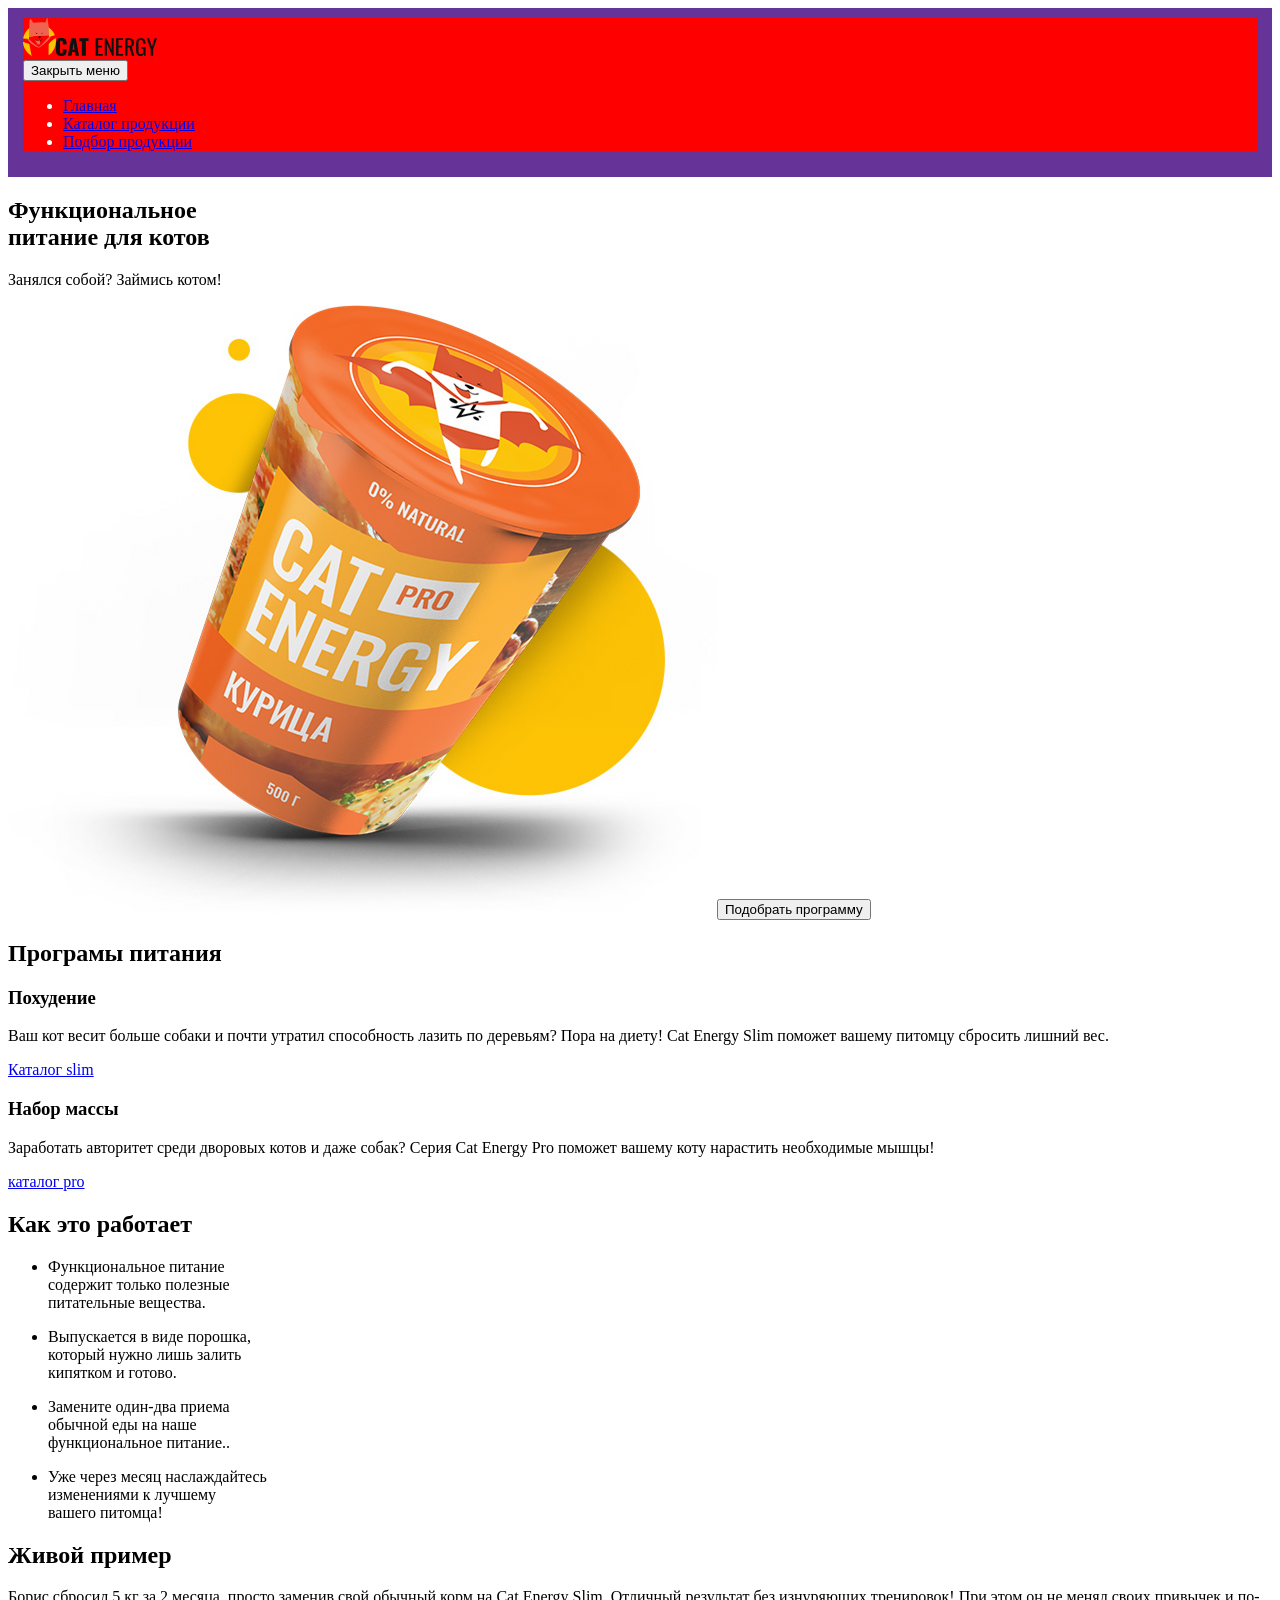
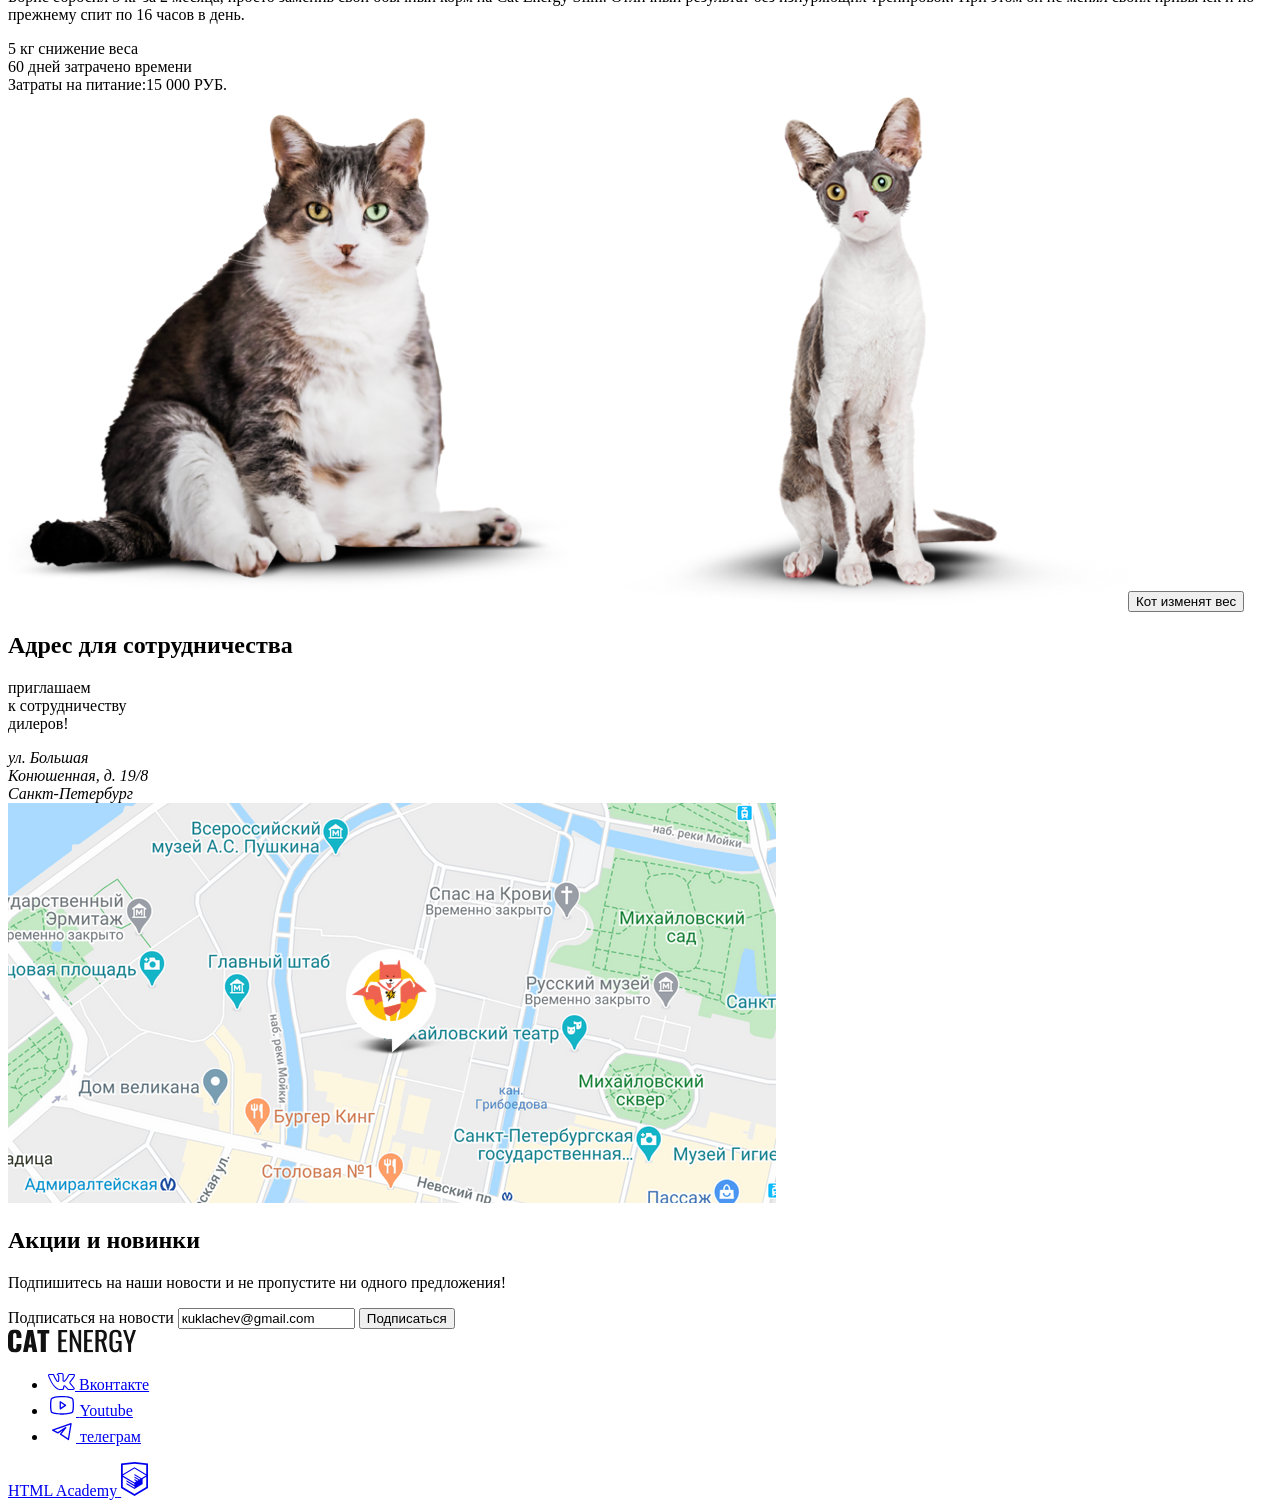
==== 2/index.html @ 2df4edb4 "Deploying to gh-pages from @ htmlacademy-adaptive/2410523-cat-energy-31@8b84c20b4e9eef59211f1da0543d" ====
<!DOCTYPE html><html class="page" lang="ru"><head><meta charset="UTF-8"><title>Cat Energy</title><meta name="viewport" content="width=device-width,initial-scale=1"><link rel="stylesheet" href="styles/styles.css"><link rel="icon" href="favicon.ico"><!-- 32×32 --><link rel="icon" href="favicons/icon.svg" type="image/svg+xml"><link rel="apple-touch-icon" href="favicons/apple.png"><!-- 180×180 --><link rel="icon" href="favicons/192.png"><!-- 192×192 --><link rel="icon" href="favicons/512.png"><!-- 512×512 --><link rel="manifest" href="manifest.webmanifest"><script src="scripts/index.js" defer="defer"></script></head><body class="page__body"><header class="header"><nav class="navigation wrapper"><a class="navigation__logo logo" href="index.html"><picture><source media="(min-width: 1440px)" width="60" height="50" type="image/svg+xml" srcset="images/logo/logo-desktop.svg"><source media="(min-width: 768px)" width="33" height="38" type="image/svg+xml" srcset="images/logo/logo-tablet.svg"><img class="logo__image" src="images/logo/logo-mobile.svg" width="33" height="38" alt="Логотип кота Energy"></picture><img class="logo__image-text" src="images/logo/logo-text.svg" width="101" height="18" alt="Логотип текст кот Energy"></a><div class="navigation__menu"><button class="navigation__menu-close" type="button"><span class="visually-hidden">Закрыть меню</span></button><ul class="navigation__menu-list <!--site-list>"><li class="site-list__item"><a class="site-list__link site-list__link--current" href="#">Главная</a></li><li class="site-list__item"><a class="site-list__link" href="#">Каталог продукции</a></li><li class="site-list__item"><a class="site-list__link" href="#">Подбор продукции</a></li></ul></div></nav></header><main class="main-wrapper"><section class="promo"><h1 class="promo__title">Функциональное<br>питание для котов</h1><p class="promo__description">Занялся собой? Займись котом!</p><picture><source media="(min-width: 1440px)" width="552" height="499" type="image/png" srcset="images/promo/promo-cat@1x.png, images/promo/promo-cat@2x.png 2x"><source media="(min-width: 768px)" width="709" height="609" type="image/png" srcset="images/promo/promo-cat-tablet@1x.png, images/promo/promo-cat-tablet@2x.png 2x"><img class="promo__image" src="images/promo/promo-cat-mobile@2x.png" width="280" height="270" srcset="images/promo/promo-cat-mobile@1x.png, images/promo/promo-cat-mobile@2x.png 2x" alt="Корм для котов с курицей"></picture><button class="promo__button button" type="button">Подобрать программу</button></section><section class="programs wrapper"><h2 class="visually-hidden">Програмы питания</h2><div class="programs__card programs__card--slim"><h3 class="programs__card-title title-h3">Похудение</h3><p class="programs__card-description">Ваш кот весит больше собаки и почти утратил способность лазить по деревьям? Пора на диету! Cat Energy Slim поможет вашему питомцу сбросить лишний вес.</p><a class="programs__card-link" href="catalog.html">Каталог slim</a></div><div class="programs__card programs__card--set"><h3 class="programs__card-title title-h3">Набор массы</h3><p class="programs__card-description">Заработать авторитет среди дворовых котов и даже собак? Серия Cat Energy Pro поможет вашему коту нарастить необходимые мышцы!</p><a class="programs__card-link" href="catalog.html">каталог pro</a></div></section><section class="working wrapper"><h2 class="working__title title-h2">Как это работает</h2><ul class="working__list"><li class="working__item working__item--useful"><p class="working__item-text">Функциональное питание<br>содержит только полезные<br>питательные вещества.</p></li><li class="working__item working__item--powder"><p class="working__item-text">Выпускается в виде порошка,<br>который нужно лишь залить<br>кипятком и готово.</p></li><li class="working__item working__item--functional"><p class="working__item-text">Замените один-два приема<br>обычной еды на наше<br>функциональное питание..</p></li><li class="working__item working__item--upgrade"><p class="working__item-text">Уже через месяц наслаждайтесь<br>изменениями к лучшему<br>вашего питомца!</p></li></ul></section><section class="example"><h2 class="example__tittle title-h2">Живой пример</h2><p class="example__description">Борис сбросил 5 кг за 2 месяца, просто заменив свой обычный корм на Cat Energy Slim. Отличный результат без изнуряющих тренировок! При этом он не менял своих привычек и по-прежнему спит по 16 часов в день.</p><div class="example__list"><div class="example__item"><span class="example__item-title">5 кг</span> <span class="example__item-text">снижение веса</span></div><div class="example__item"><span class="example__item-title">60 дней</span> <span class="example__item-text">затрачено времени</span></div></div><span class="example__cash">Затраты на питание:<span>15 000 РУБ.</span></span><div class="example__slider"><picture><source media="(min-width: 768px)" width="560" height="512" type="image/png" srcset="images/slider/slider-image-1-tablet@1x.png, images/slider/slider-image-1-tablet@2x.png 2x"><img class="example__slider-image example__slider-image--before" src="images/slider/slider-image-1-mobile@2x.png" srcset="images/slider/slider-image-1-mobile@1x.png, images/slider/slider-image-1-mobile@2x.png 2x" width="280" height="256" alt="Кот с лишнем весом"></picture><picture><source media="(min-width: 768px)" width="560" height="512" type="image/png" srcset="images/slider/slider-image-2-tablet@1x.png, images/slider/slider-image-2-tablet@2x.png 2x"><img class="example__slider-image example__slider-image--after" src="images/slider/slider-image-2-mobile@2x.png" srcset="images/slider/slider-image-2-mobile@1x.png, images/slider/slider-image-2-mobile@2x.png 2x" width="280" height="256" alt="Стройный кот"></picture><button class="example__button" type="button"><span class="visually-hidden">Кот изменят вес</span></button></div></section><section class="contacts"><h2 class="visually-hidden">Адрес для сотрудничества</h2><p class="contacts__description">приглашаем<br>к сотрудничеству<br>дилеров!</p><address class="contacts__text">ул. Большая<br>Конюшенная, д. 19/8<br><span>Санкт-Петербург</span></address><picture><source media="(min-width: 1440px)" width="1440" height="400" type="image/png" srcset="images/map/map-desktop@1x.png, images/map/map-desktop@2x.png 2x,"><source media="(min-width: 768px)" width="768" height="400" type="image/png" srcset="images/map/map-tablet@1x.png, images/map/map-tablet@2x.png 2x"><img class="contacts__map-image" src="images/map/map-mobile@2x.png" srcset="images/map/map-mobile@1x.png, images/map/map-mobile@2x.png 2x" width="320" height="362" alt="метка на карте для сотрудничества"></picture></section><section class="subscribe"><h2 class="subscribe__title title-h2 title-h2--width-border">Акции и новинки</h2><p class="subscribe__description">Подпишитесь на наши новости и не пропустите ни одного предложения!</p><form class="subscribe__form form" action="https://echo.htmlacademy.ru" method="post"><label class="visually-hidden" for="email">Подписаться на новости</label> <input class="form__email" type="email" name="email" value="кuklachev@gmail.com" id="email" required> <button class="form__button button button--primery" type="submit">Подписаться</button></form></section></main><footer class="footer"><div class="footer__wrapper wrapper"><a class="footer__logo" href="index.html"><img class="footer__logo-img" src="images/logo/logo-text.svg" width="128" height="24" alt="Логотип текст кот Energy"></a><ul class="socials"><li class="socials__item"><a class="socials__link" href="#" target="_blank" rel="noreferrer noopener"><svg xmlns="http://www.w3.org/2000/svg" width="27" height="17" fill="none" viewBox="0 0 27 17"><path fill="currentColor" d="M0 2.339C0 1.484.515 1.023 1.545.956l3.97.025a.52.52 0 0 1 .533.377c.409 1.257.866 2.343 1.372 3.257.506.913 1.168 1.965 1.985 3.156.071.15.187.226.346.226.125 0 .222-.059.293-.176l.08-.277.027-4.35c0-.302-.075-.503-.226-.604-.151-.1-.431-.176-.84-.226-.32-.05-.48-.235-.48-.553 0-.067.01-.118.027-.151C9.005.57 10.072.025 11.83.025L13.322 0c.675 0 1.234.16 1.678.478.444.318.666.821.666 1.509v5.708c.125.084.24.126.347.126.266 0 .497-.15.692-.453 1.954-2.582 3.011-4.308 3.17-5.18 0-.017.019-.059.054-.126.125-.251.329-.47.613-.654.284-.184.533-.31.746-.377a.554.554 0 0 1 .24-.05h4.13l.266.025c.355 0 .63.16.826.478.07.1.12.21.146.327.027.117.045.234.054.352.009.117.013.184.013.2v.177c-.124.687-.44 1.42-.946 2.2-.506.78-1.15 1.622-1.931 2.528-.782.905-1.27 1.5-1.466 1.785-.16.201-.24.386-.24.554 0 .134.071.285.213.452l3.89 4.627c.213.269.32.562.32.88 0 .386-.16.705-.48.956-.32.252-.701.394-1.145.428l-.453.025h-4.05a.855.855 0 0 0-.106.012.862.862 0 0 1-.107.013c-.39 0-.755-.16-1.092-.478-.125-.134-.96-1.123-2.505-2.967a1.387 1.387 0 0 0-.373-.327c-.07.268-.164.654-.28 1.157-.115.503-.2.863-.253 1.081l-.08.428c-.177.586-.55.938-1.119 1.056l-.373.025h-2.61c-1.475 0-2.945-.637-4.41-1.911-1.466-1.275-2.784-2.922-3.957-4.942C2.238 8.102 1.146 5.75.133 3.068A1.916 1.916 0 0 1 0 2.338Zm16.013 6.513c-.373 0-.71-.096-1.013-.29-.302-.192-.453-.456-.453-.791V1.987c0-.336-.089-.575-.266-.717-.178-.143-.489-.214-.933-.214l-1.518.05c-.764 0-1.341.126-1.732.378.781.352 1.172.922 1.172 1.71V7.62a1.5 1.5 0 0 1-.533 1.043 1.59 1.59 0 0 1-1.066.415c-.532 0-.94-.243-1.225-.729C7.06 6.371 6.03 4.493 5.356 2.716l-.24-.654-3.544-.025c-.231 0-.36.013-.386.038-.027.025-.04.096-.04.213 0 .151.017.31.053.478l.56 1.409c1.491 3.638 3.112 6.505 4.862 8.6 1.75 2.096 3.468 3.144 5.155 3.144h2.665c.106 0 .186-.03.24-.088.053-.06.097-.172.133-.34l.053-.251.506-2.213c.142-.302.267-.503.373-.604a.975.975 0 0 1 .693-.277c.426 0 .861.243 1.305.73l2.265 2.716c.142.218.293.327.453.327h4.396c.533 0 .8-.126.8-.378a.466.466 0 0 0-.08-.251l-3.864-4.552c-.302-.352-.453-.73-.453-1.131 0-.403.142-.788.427-1.157.23-.336.679-.893 1.345-1.673a37.63 37.63 0 0 0 1.745-2.188c.498-.679.826-1.295.986-1.848l.08-.327a.371.371 0 0 1-.027-.163.574.574 0 0 0-.026-.189h-4.183c-.267.1-.48.252-.64.453l-.16.478c-.444 1.156-1.607 2.942-3.49 5.356a1.892 1.892 0 0 1-1.305.503Z"/></svg> <span class="visually-hidden">Вконтакте</span></a></li><li class="socials__item"><a class="socials__link" href="#" target="_blank" rel="noreferrer noopener"><svg xmlns="http://www.w3.org/2000/svg" width="28" height="22" fill="none" viewBox="0 0 28 22"><path fill="currentColor" d="m17.85 10.793-5.236-3.491a.655.655 0 0 0-1.014.545v6.982a.654.654 0 0 0 1.014.546l5.237-3.491a.655.655 0 0 0 0-1.091Zm-4.94 2.814V9.07l3.403 2.27-3.404 2.268Zm12.48-8.563a2.4 2.4 0 0 0-1.452-1.637C20.218 1.978 14.251 2 14 2c-.25 0-6.218-.022-9.938 1.407A2.4 2.4 0 0 0 2.61 5.044C2.327 6.113 2 8.076 2 11.338c0 3.262.327 5.226.61 6.295a2.4 2.4 0 0 0 1.452 1.636c3.72 1.43 9.687 1.407 9.938 1.407h.076c.753 0 6.317-.043 9.862-1.407a2.4 2.4 0 0 0 1.451-1.636c.284-1.07.611-3.033.611-6.295s-.327-5.225-.61-6.294Zm-1.266 12.261a1.09 1.09 0 0 1-.655.742c-3.49 1.342-9.404 1.32-9.469 1.32-.066 0-5.978.022-9.47-1.32a1.09 1.09 0 0 1-.654-.742c-.261-1.003-.567-2.847-.567-5.967 0-3.12.306-4.963.567-5.967a1.09 1.09 0 0 1 .655-.742C8.02 3.287 13.935 3.31 14 3.31c.066 0 5.978-.022 9.47 1.32a1.092 1.092 0 0 1 .654.742c.262 1.004.567 2.847.567 5.967 0 3.12-.305 4.964-.567 5.967Z"/></svg> <span class="visually-hidden">Youtube</span></a></li><li class="socials__item"><a class="socials__link" href="#" target="_blank" rel="noreferrer noopener"><svg xmlns="http://www.w3.org/2000/svg" width="28" height="22" fill="none" viewBox="0 0 28 22"><path fill="currentColor" fill-rule="evenodd" d="M23.46 3.153c.18.15.265.382.227.611l-2.626 15.757a.657.657 0 0 1-1.012.439l-7.878-5.253a.657.657 0 0 1-.149-.956l2.611-3.263-4.36 2.906a.657.657 0 0 1-.658.041L4.363 10.81a.657.657 0 0 1 .073-1.205l18.383-6.566a.657.657 0 0 1 .642.115Zm-17.134 7.17 3.536 1.768 7.561-5.041a.656.656 0 0 1 .877.956l-4.805 6.006 6.438 4.292L22.208 4.65 6.326 10.323Z" clip-rule="evenodd"/></svg> <span class="visually-hidden">телеграм</span></a></li></ul><a class="footer__developer" href="https://htmlacademy.ru/intensive/adaptive"><span class="footer__developer-text">HTML Academy</span> <svg class="footer__developer-icon" xmlns="http://www.w3.org/2000/svg" width="27" height="34" fill="none" viewBox="0 0 27 34"><path fill="currentColor" d="M13.643.016 13.5 0 0 1.407v24.606L13.5 34 27 26.013V1.407L13.643.016Zm11.591 25L13.5 31.956 1.766 25.015V14.93l11.685 6.916.02 1.253-8.017-4.743-.011 1.225 8.046 4.809.02 1.286-8.045-4.758-.01 1.226L13.5 26.95l8.124-4.833V16.91l3.62-2.15-.01 10.256Zm0-11.564-3.22 1.88-1.482.875-7.065-4.187-.011 1.225 6.04 3.573-.053.031-.13.076-.86.492-4.986-2.948-.011 1.225 3.936 2.328-.933.61-.021.012-2.971-1.742-.011 1.225 1.947 1.135-1.988 1.186-11.618-6.872 11.638-6.958 11.8 6.834Zm0-1.225L13.44 5.31 1.766 12.22V2.99L13.5 1.764 25.234 2.99v9.237Z"/></svg></a></div></footer></body></html>
---- 2/styles/styles.css ----
.header{color:#fff;background-color:#639;padding:10px 15px}.navigation{background-color:red}
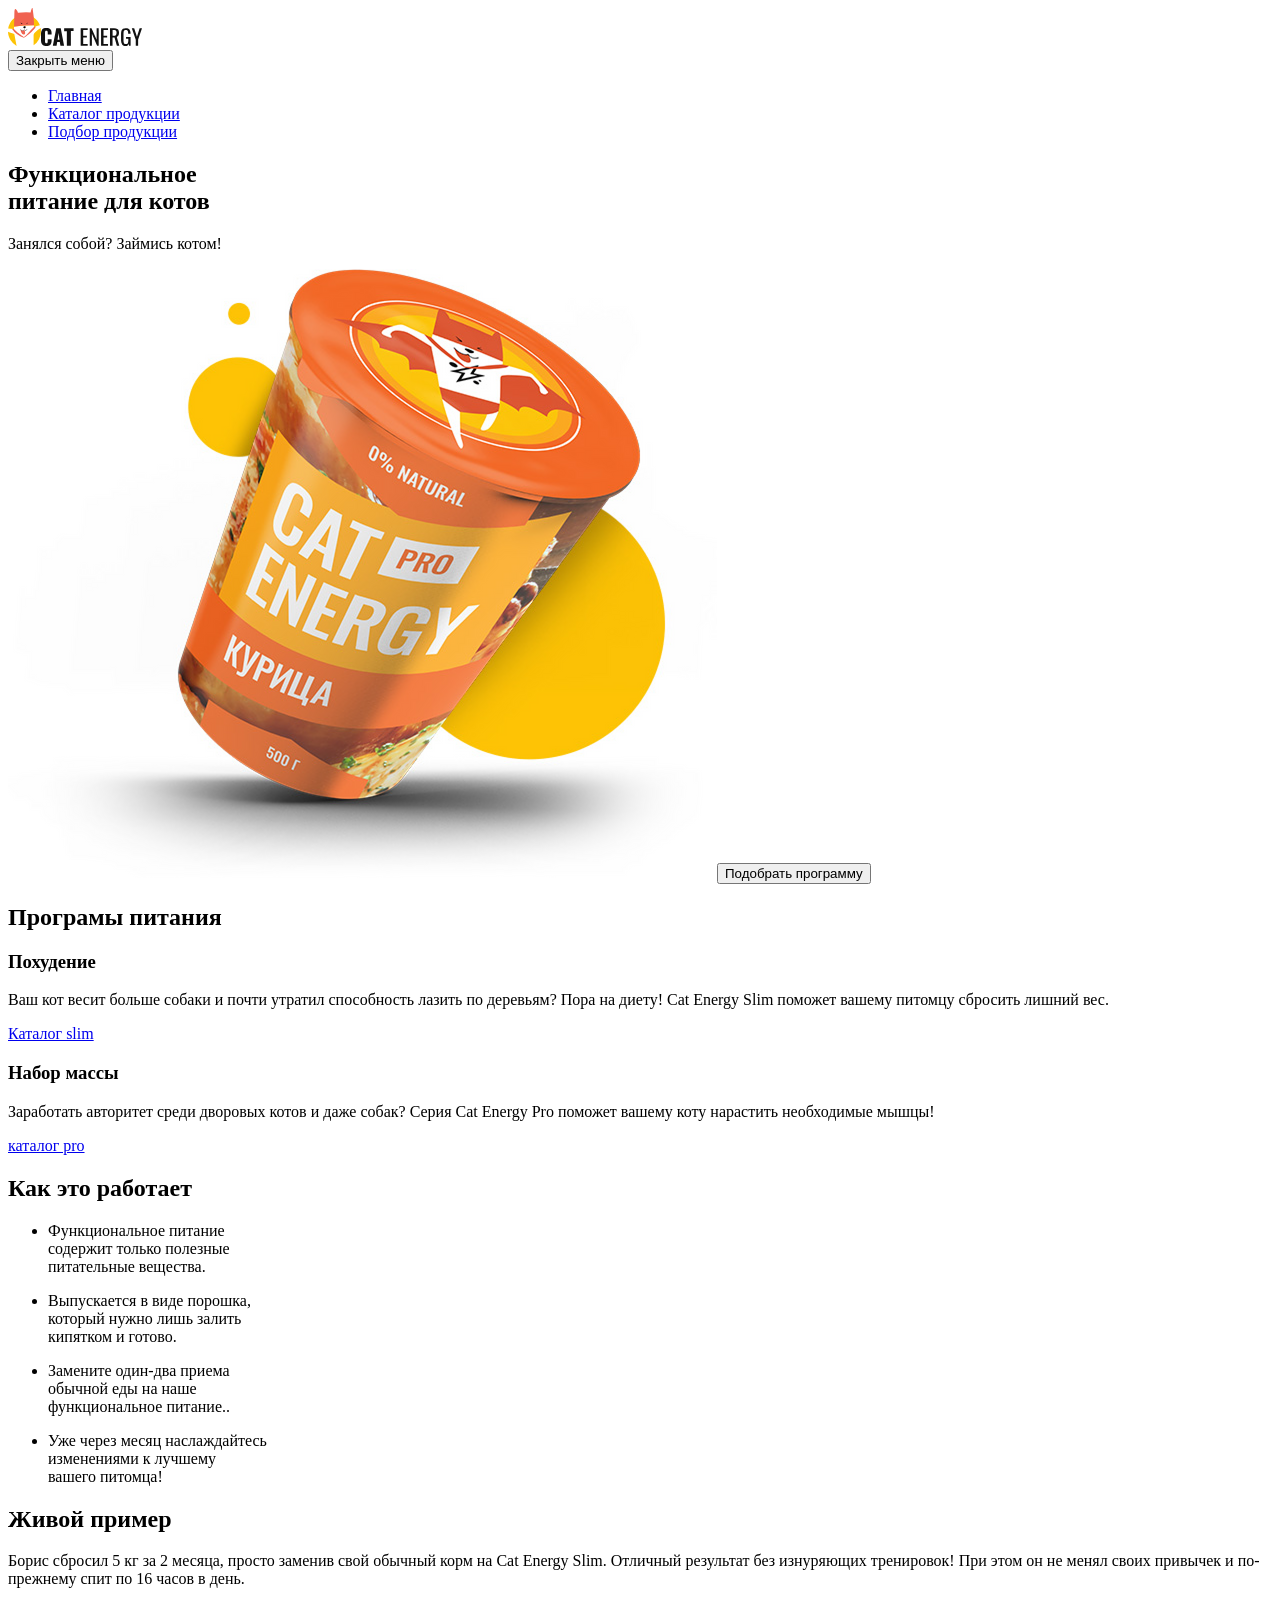
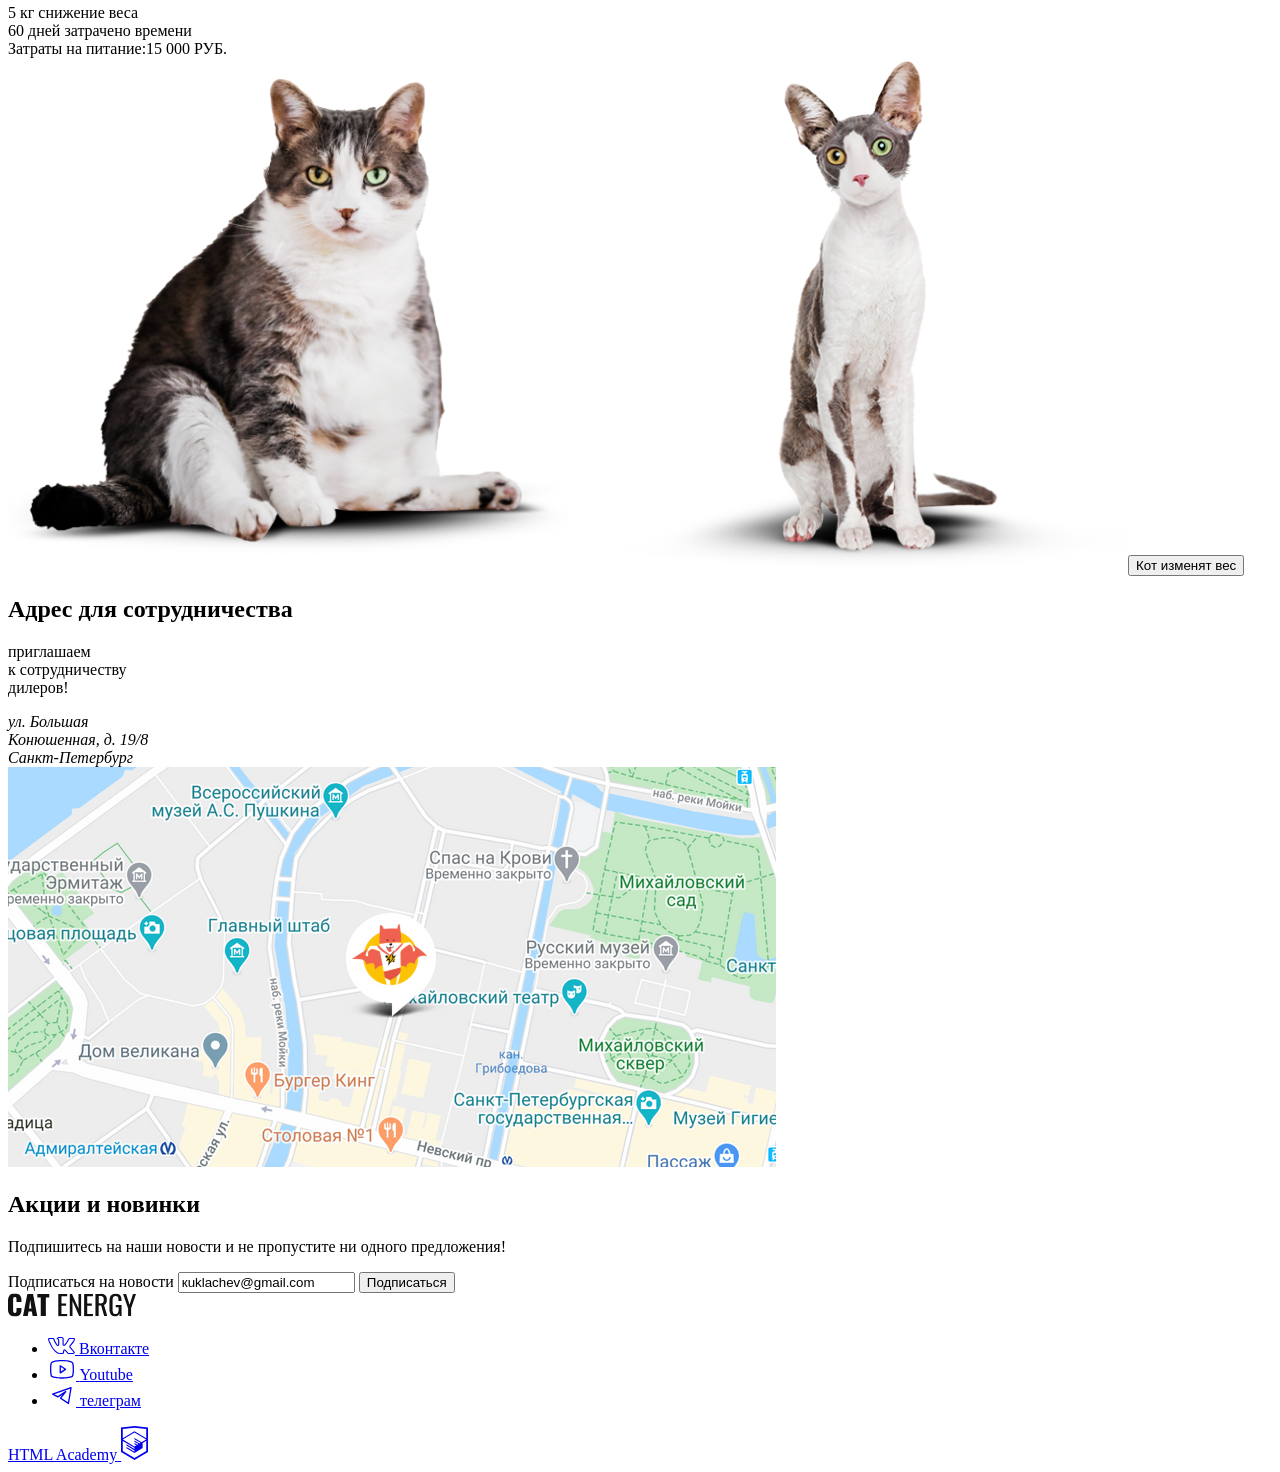
==== commit 55a8db79: "Deploying to gh-pages from @ htmlacademy-adaptive/2410523-cat-energy-31@8b84c20b4e9eef59211f1da0543d" ====
--- a/2/index.html
+++ b/2/index.html
@@ -1 +1 @@
-<!DOCTYPE html><html class="page" lang="ru"><head><meta charset="UTF-8"><title>Cat Energy</title><meta name="viewport" content="width=device-width,initial-scale=1"><link rel="stylesheet" href="styles/styles.css"><link rel="icon" href="favicon.ico"><!-- 32×32 --><link rel="icon" href="favicons/icon.svg" type="image/svg+xml"><link rel="apple-touch-icon" href="favicons/apple.png"><!-- 180×180 --><link rel="icon" href="favicons/192.png"><!-- 192×192 --><link rel="icon" href="favicons/512.png"><!-- 512×512 --><link rel="manifest" href="manifest.webmanifest"><script src="scripts/index.js" defer="defer"></script></head><body class="page__body"><header class="header"><nav class="navigation wrapper"><a class="navigation__logo logo" href="index.html"><picture><source media="(min-width: 1440px)" width="60" height="50" type="image/svg+xml" srcset="images/logo/logo-desktop.svg"><source media="(min-width: 768px)" width="33" height="38" type="image/svg+xml" srcset="images/logo/logo-tablet.svg"><img class="logo__image" src="images/logo/logo-mobile.svg" width="33" height="38" alt="Логотип кота Energy"></picture><img class="logo__image-text" src="images/logo/logo-text.svg" width="101" height="18" alt="Логотип текст кот Energy"></a><div class="navigation__menu"><button class="navigation__menu-close" type="button"><span class="visually-hidden">Закрыть меню</span></button><ul class="navigation__menu-list <!--site-list>"><li class="site-list__item"><a class="site-list__link site-list__link--current" href="#">Главная</a></li><li class="site-list__item"><a class="site-list__link" href="#">Каталог продукции</a></li><li class="site-list__item"><a class="site-list__link" href="#">Подбор продукции</a></li></ul></div></nav></header><main class="main-wrapper"><section class="promo"><h1 class="promo__title">Функциональное<br>питание для котов</h1><p class="promo__description">Занялся собой? Займись котом!</p><picture><source media="(min-width: 1440px)" width="552" height="499" type="image/png" srcset="images/promo/promo-cat@1x.png, images/promo/promo-cat@2x.png 2x"><source media="(min-width: 768px)" width="709" height="609" type="image/png" srcset="images/promo/promo-cat-tablet@1x.png, images/promo/promo-cat-tablet@2x.png 2x"><img class="promo__image" src="images/promo/promo-cat-mobile@2x.png" width="280" height="270" srcset="images/promo/promo-cat-mobile@1x.png, images/promo/promo-cat-mobile@2x.png 2x" alt="Корм для котов с курицей"></picture><button class="promo__button button" type="button">Подобрать программу</button></section><section class="programs wrapper"><h2 class="visually-hidden">Програмы питания</h2><div class="programs__card programs__card--slim"><h3 class="programs__card-title title-h3">Похудение</h3><p class="programs__card-description">Ваш кот весит больше собаки и почти утратил способность лазить по деревьям? Пора на диету! Cat Energy Slim поможет вашему питомцу сбросить лишний вес.</p><a class="programs__card-link" href="catalog.html">Каталог slim</a></div><div class="programs__card programs__card--set"><h3 class="programs__card-title title-h3">Набор массы</h3><p class="programs__card-description">Заработать авторитет среди дворовых котов и даже собак? Серия Cat Energy Pro поможет вашему коту нарастить необходимые мышцы!</p><a class="programs__card-link" href="catalog.html">каталог pro</a></div></section><section class="working wrapper"><h2 class="working__title title-h2">Как это работает</h2><ul class="working__list"><li class="working__item working__item--useful"><p class="working__item-text">Функциональное питание<br>содержит только полезные<br>питательные вещества.</p></li><li class="working__item working__item--powder"><p class="working__item-text">Выпускается в виде порошка,<br>который нужно лишь залить<br>кипятком и готово.</p></li><li class="working__item working__item--functional"><p class="working__item-text">Замените один-два приема<br>обычной еды на наше<br>функциональное питание..</p></li><li class="working__item working__item--upgrade"><p class="working__item-text">Уже через месяц наслаждайтесь<br>изменениями к лучшему<br>вашего питомца!</p></li></ul></section><section class="example"><h2 class="example__tittle title-h2">Живой пример</h2><p class="example__description">Борис сбросил 5 кг за 2 месяца, просто заменив свой обычный корм на Cat Energy Slim. Отличный результат без изнуряющих тренировок! При этом он не менял своих привычек и по-прежнему спит по 16 часов в день.</p><div class="example__list"><div class="example__item"><span class="example__item-title">5 кг</span> <span class="example__item-text">снижение веса</span></div><div class="example__item"><span class="example__item-title">60 дней</span> <span class="example__item-text">затрачено времени</span></div></div><span class="example__cash">Затраты на питание:<span>15 000 РУБ.</span></span><div class="example__slider"><picture><source media="(min-width: 768px)" width="560" height="512" type="image/png" srcset="images/slider/slider-image-1-tablet@1x.png, images/slider/slider-image-1-tablet@2x.png 2x"><img class="example__slider-image example__slider-image--before" src="images/slider/slider-image-1-mobile@2x.png" srcset="images/slider/slider-image-1-mobile@1x.png, images/slider/slider-image-1-mobile@2x.png 2x" width="280" height="256" alt="Кот с лишнем весом"></picture><picture><source media="(min-width: 768px)" width="560" height="512" type="image/png" srcset="images/slider/slider-image-2-tablet@1x.png, images/slider/slider-image-2-tablet@2x.png 2x"><img class="example__slider-image example__slider-image--after" src="images/slider/slider-image-2-mobile@2x.png" srcset="images/slider/slider-image-2-mobile@1x.png, images/slider/slider-image-2-mobile@2x.png 2x" width="280" height="256" alt="Стройный кот"></picture><button class="example__button" type="button"><span class="visually-hidden">Кот изменят вес</span></button></div></section><section class="contacts"><h2 class="visually-hidden">Адрес для сотрудничества</h2><p class="contacts__description">приглашаем<br>к сотрудничеству<br>дилеров!</p><address class="contacts__text">ул. Большая<br>Конюшенная, д. 19/8<br><span>Санкт-Петербург</span></address><picture><source media="(min-width: 1440px)" width="1440" height="400" type="image/png" srcset="images/map/map-desktop@1x.png, images/map/map-desktop@2x.png 2x,"><source media="(min-width: 768px)" width="768" height="400" type="image/png" srcset="images/map/map-tablet@1x.png, images/map/map-tablet@2x.png 2x"><img class="contacts__map-image" src="images/map/map-mobile@2x.png" srcset="images/map/map-mobile@1x.png, images/map/map-mobile@2x.png 2x" width="320" height="362" alt="метка на карте для сотрудничества"></picture></section><section class="subscribe"><h2 class="subscribe__title title-h2 title-h2--width-border">Акции и новинки</h2><p class="subscribe__description">Подпишитесь на наши новости и не пропустите ни одного предложения!</p><form class="subscribe__form form" action="https://echo.htmlacademy.ru" method="post"><label class="visually-hidden" for="email">Подписаться на новости</label> <input class="form__email" type="email" name="email" value="кuklachev@gmail.com" id="email" required> <button class="form__button button button--primery" type="submit">Подписаться</button></form></section></main><footer class="footer"><div class="footer__wrapper wrapper"><a class="footer__logo" href="index.html"><img class="footer__logo-img" src="images/logo/logo-text.svg" width="128" height="24" alt="Логотип текст кот Energy"></a><ul class="socials"><li class="socials__item"><a class="socials__link" href="#" target="_blank" rel="noreferrer noopener"><svg xmlns="http://www.w3.org/2000/svg" width="27" height="17" fill="none" viewBox="0 0 27 17"><path fill="currentColor" d="M0 2.339C0 1.484.515 1.023 1.545.956l3.97.025a.52.52 0 0 1 .533.377c.409 1.257.866 2.343 1.372 3.257.506.913 1.168 1.965 1.985 3.156.071.15.187.226.346.226.125 0 .222-.059.293-.176l.08-.277.027-4.35c0-.302-.075-.503-.226-.604-.151-.1-.431-.176-.84-.226-.32-.05-.48-.235-.48-.553 0-.067.01-.118.027-.151C9.005.57 10.072.025 11.83.025L13.322 0c.675 0 1.234.16 1.678.478.444.318.666.821.666 1.509v5.708c.125.084.24.126.347.126.266 0 .497-.15.692-.453 1.954-2.582 3.011-4.308 3.17-5.18 0-.017.019-.059.054-.126.125-.251.329-.47.613-.654.284-.184.533-.31.746-.377a.554.554 0 0 1 .24-.05h4.13l.266.025c.355 0 .63.16.826.478.07.1.12.21.146.327.027.117.045.234.054.352.009.117.013.184.013.2v.177c-.124.687-.44 1.42-.946 2.2-.506.78-1.15 1.622-1.931 2.528-.782.905-1.27 1.5-1.466 1.785-.16.201-.24.386-.24.554 0 .134.071.285.213.452l3.89 4.627c.213.269.32.562.32.88 0 .386-.16.705-.48.956-.32.252-.701.394-1.145.428l-.453.025h-4.05a.855.855 0 0 0-.106.012.862.862 0 0 1-.107.013c-.39 0-.755-.16-1.092-.478-.125-.134-.96-1.123-2.505-2.967a1.387 1.387 0 0 0-.373-.327c-.07.268-.164.654-.28 1.157-.115.503-.2.863-.253 1.081l-.08.428c-.177.586-.55.938-1.119 1.056l-.373.025h-2.61c-1.475 0-2.945-.637-4.41-1.911-1.466-1.275-2.784-2.922-3.957-4.942C2.238 8.102 1.146 5.75.133 3.068A1.916 1.916 0 0 1 0 2.338Zm16.013 6.513c-.373 0-.71-.096-1.013-.29-.302-.192-.453-.456-.453-.791V1.987c0-.336-.089-.575-.266-.717-.178-.143-.489-.214-.933-.214l-1.518.05c-.764 0-1.341.126-1.732.378.781.352 1.172.922 1.172 1.71V7.62a1.5 1.5 0 0 1-.533 1.043 1.59 1.59 0 0 1-1.066.415c-.532 0-.94-.243-1.225-.729C7.06 6.371 6.03 4.493 5.356 2.716l-.24-.654-3.544-.025c-.231 0-.36.013-.386.038-.027.025-.04.096-.04.213 0 .151.017.31.053.478l.56 1.409c1.491 3.638 3.112 6.505 4.862 8.6 1.75 2.096 3.468 3.144 5.155 3.144h2.665c.106 0 .186-.03.24-.088.053-.06.097-.172.133-.34l.053-.251.506-2.213c.142-.302.267-.503.373-.604a.975.975 0 0 1 .693-.277c.426 0 .861.243 1.305.73l2.265 2.716c.142.218.293.327.453.327h4.396c.533 0 .8-.126.8-.378a.466.466 0 0 0-.08-.251l-3.864-4.552c-.302-.352-.453-.73-.453-1.131 0-.403.142-.788.427-1.157.23-.336.679-.893 1.345-1.673a37.63 37.63 0 0 0 1.745-2.188c.498-.679.826-1.295.986-1.848l.08-.327a.371.371 0 0 1-.027-.163.574.574 0 0 0-.026-.189h-4.183c-.267.1-.48.252-.64.453l-.16.478c-.444 1.156-1.607 2.942-3.49 5.356a1.892 1.892 0 0 1-1.305.503Z"/></svg> <span class="visually-hidden">Вконтакте</span></a></li><li class="socials__item"><a class="socials__link" href="#" target="_blank" rel="noreferrer noopener"><svg xmlns="http://www.w3.org/2000/svg" width="28" height="22" fill="none" viewBox="0 0 28 22"><path fill="currentColor" d="m17.85 10.793-5.236-3.491a.655.655 0 0 0-1.014.545v6.982a.654.654 0 0 0 1.014.546l5.237-3.491a.655.655 0 0 0 0-1.091Zm-4.94 2.814V9.07l3.403 2.27-3.404 2.268Zm12.48-8.563a2.4 2.4 0 0 0-1.452-1.637C20.218 1.978 14.251 2 14 2c-.25 0-6.218-.022-9.938 1.407A2.4 2.4 0 0 0 2.61 5.044C2.327 6.113 2 8.076 2 11.338c0 3.262.327 5.226.61 6.295a2.4 2.4 0 0 0 1.452 1.636c3.72 1.43 9.687 1.407 9.938 1.407h.076c.753 0 6.317-.043 9.862-1.407a2.4 2.4 0 0 0 1.451-1.636c.284-1.07.611-3.033.611-6.295s-.327-5.225-.61-6.294Zm-1.266 12.261a1.09 1.09 0 0 1-.655.742c-3.49 1.342-9.404 1.32-9.469 1.32-.066 0-5.978.022-9.47-1.32a1.09 1.09 0 0 1-.654-.742c-.261-1.003-.567-2.847-.567-5.967 0-3.12.306-4.963.567-5.967a1.09 1.09 0 0 1 .655-.742C8.02 3.287 13.935 3.31 14 3.31c.066 0 5.978-.022 9.47 1.32a1.092 1.092 0 0 1 .654.742c.262 1.004.567 2.847.567 5.967 0 3.12-.305 4.964-.567 5.967Z"/></svg> <span class="visually-hidden">Youtube</span></a></li><li class="socials__item"><a class="socials__link" href="#" target="_blank" rel="noreferrer noopener"><svg xmlns="http://www.w3.org/2000/svg" width="28" height="22" fill="none" viewBox="0 0 28 22"><path fill="currentColor" fill-rule="evenodd" d="M23.46 3.153c.18.15.265.382.227.611l-2.626 15.757a.657.657 0 0 1-1.012.439l-7.878-5.253a.657.657 0 0 1-.149-.956l2.611-3.263-4.36 2.906a.657.657 0 0 1-.658.041L4.363 10.81a.657.657 0 0 1 .073-1.205l18.383-6.566a.657.657 0 0 1 .642.115Zm-17.134 7.17 3.536 1.768 7.561-5.041a.656.656 0 0 1 .877.956l-4.805 6.006 6.438 4.292L22.208 4.65 6.326 10.323Z" clip-rule="evenodd"/></svg> <span class="visually-hidden">телеграм</span></a></li></ul><a class="footer__developer" href="https://htmlacademy.ru/intensive/adaptive"><span class="footer__developer-text">HTML Academy</span> <svg class="footer__developer-icon" xmlns="http://www.w3.org/2000/svg" width="27" height="34" fill="none" viewBox="0 0 27 34"><path fill="currentColor" d="M13.643.016 13.5 0 0 1.407v24.606L13.5 34 27 26.013V1.407L13.643.016Zm11.591 25L13.5 31.956 1.766 25.015V14.93l11.685 6.916.02 1.253-8.017-4.743-.011 1.225 8.046 4.809.02 1.286-8.045-4.758-.01 1.226L13.5 26.95l8.124-4.833V16.91l3.62-2.15-.01 10.256Zm0-11.564-3.22 1.88-1.482.875-7.065-4.187-.011 1.225 6.04 3.573-.053.031-.13.076-.86.492-4.986-2.948-.011 1.225 3.936 2.328-.933.61-.021.012-2.971-1.742-.011 1.225 1.947 1.135-1.988 1.186-11.618-6.872 11.638-6.958 11.8 6.834Zm0-1.225L13.44 5.31 1.766 12.22V2.99L13.5 1.764 25.234 2.99v9.237Z"/></svg></a></div></footer></body></html>+<!DOCTYPE html><html class="page" lang="ru"><head><meta charset="UTF-8"><title>Cat Energy</title><meta name="viewport" content="width=device-width,initial-scale=1"><link rel="stylesheet" href="styles/styles.css"><link rel="icon" href="favicon.ico"><!-- 32×32 --><link rel="icon" href="favicons/icon.svg" type="image/svg+xml"><link rel="apple-touch-icon" href="favicons/apple.png"><!-- 180×180 --><link rel="icon" href="favicons/192.png"><!-- 192×192 --><link rel="icon" href="favicons/512.png"><!-- 512×512 --><link rel="manifest" href="manifest.webmanifest"><script src="scripts/index.js" defer="defer"></script></head><body class="page__body"><header class="header"><nav class="navigation wrapper"><a class="navigation__logo logo" href="index.html"><picture><source media="(min-width: 1440px)" width="60" height="50" type="image/svg+xml" srcset="images/logo/logo-desktop.svg"><source media="(min-width: 768px)" width="33" height="38" type="image/svg+xml" srcset="images/logo/logo-tablet.svg"><img class="logo__image" src="images/logo/logo-mobile.svg" width="33" height="38" alt="Логотип кота Energy"></picture><img class="logo__image-text" src="images/logo/logo-text.svg" width="101" height="18" alt="Логотип текст кот Energy"></a><div class="navigation__menu"><button class="navigation__menu-close" type="button"><span class="visually-hidden">Закрыть меню</span></button><ul class="navigation__menu-list site-list"><li class="site-list__item"><a class="site-list__link site-list__link--current" href="#">Главная</a></li><li class="site-list__item"><a class="site-list__link" href="#">Каталог продукции</a></li><li class="site-list__item"><a class="site-list__link" href="#">Подбор продукции</a></li></ul></div></nav></header><main class="main-wrapper"><section class="promo"><h1 class="promo__title">Функциональное<br>питание для котов</h1><p class="promo__description">Занялся собой? Займись котом!</p><picture><source media="(min-width: 1440px)" width="552" height="499" type="image/png" srcset="images/promo/promo-cat@1x.png, images/promo/promo-cat@2x.png 2x"><source media="(min-width: 768px)" width="709" height="609" type="image/png" srcset="images/promo/promo-cat-tablet@1x.png, images/promo/promo-cat-tablet@2x.png 2x"><img class="promo__image" src="images/promo/promo-cat-mobile@2x.png" width="280" height="270" srcset="images/promo/promo-cat-mobile@1x.png, images/promo/promo-cat-mobile@2x.png 2x" alt="Корм для котов с курицей"></picture><button class="promo__button button" type="button">Подобрать программу</button></section><section class="programs wrapper"><h2 class="visually-hidden">Програмы питания</h2><div class="programs__card programs__card--slim"><h3 class="programs__card-title title-h3">Похудение</h3><p class="programs__card-description">Ваш кот весит больше собаки и почти утратил способность лазить по деревьям? Пора на диету! Cat Energy Slim поможет вашему питомцу сбросить лишний вес.</p><a class="programs__card-link" href="catalog.html">Каталог slim</a></div><div class="programs__card programs__card--set"><h3 class="programs__card-title title-h3">Набор массы</h3><p class="programs__card-description">Заработать авторитет среди дворовых котов и даже собак? Серия Cat Energy Pro поможет вашему коту нарастить необходимые мышцы!</p><a class="programs__card-link" href="catalog.html">каталог pro</a></div></section><section class="working wrapper"><h2 class="working__title title-h2">Как это работает</h2><ul class="working__list"><li class="working__item working__item--useful"><p class="working__item-text">Функциональное питание<br>содержит только полезные<br>питательные вещества.</p></li><li class="working__item working__item--powder"><p class="working__item-text">Выпускается в виде порошка,<br>который нужно лишь залить<br>кипятком и готово.</p></li><li class="working__item working__item--functional"><p class="working__item-text">Замените один-два приема<br>обычной еды на наше<br>функциональное питание..</p></li><li class="working__item working__item--upgrade"><p class="working__item-text">Уже через месяц наслаждайтесь<br>изменениями к лучшему<br>вашего питомца!</p></li></ul></section><section class="example"><h2 class="example__tittle title-h2">Живой пример</h2><p class="example__description">Борис сбросил 5 кг за 2 месяца, просто заменив свой обычный корм на Cat Energy Slim. Отличный результат без изнуряющих тренировок! При этом он не менял своих привычек и по-прежнему спит по 16 часов в день.</p><div class="example__list"><div class="example__item"><span class="example__item-title">5 кг</span> <span class="example__item-text">снижение веса</span></div><div class="example__item"><span class="example__item-title">60 дней</span> <span class="example__item-text">затрачено времени</span></div></div><span class="example__cash">Затраты на питание:<span>15 000 РУБ.</span></span><div class="example__slider"><picture><source media="(min-width: 768px)" width="560" height="512" type="image/png" srcset="images/slider/slider-image-1-tablet@1x.png, images/slider/slider-image-1-tablet@2x.png 2x"><img class="example__slider-image example__slider-image--before" src="images/slider/slider-image-1-mobile@2x.png" srcset="images/slider/slider-image-1-mobile@1x.png, images/slider/slider-image-1-mobile@2x.png 2x" width="280" height="256" alt="Кот с лишнем весом"></picture><picture><source media="(min-width: 768px)" width="560" height="512" type="image/png" srcset="images/slider/slider-image-2-tablet@1x.png, images/slider/slider-image-2-tablet@2x.png 2x"><img class="example__slider-image example__slider-image--after" src="images/slider/slider-image-2-mobile@2x.png" srcset="images/slider/slider-image-2-mobile@1x.png, images/slider/slider-image-2-mobile@2x.png 2x" width="280" height="256" alt="Стройный кот"></picture><button class="example__button" type="button"><span class="visually-hidden">Кот изменят вес</span></button></div></section><section class="contacts"><h2 class="visually-hidden">Адрес для сотрудничества</h2><p class="contacts__description">приглашаем<br>к сотрудничеству<br>дилеров!</p><address class="contacts__text">ул. Большая<br>Конюшенная, д. 19/8<br><span>Санкт-Петербург</span></address><picture><source media="(min-width: 1440px)" width="1440" height="400" type="image/png" srcset="images/map/map-desktop@1x.png, images/map/map-desktop@2x.png 2x,"><source media="(min-width: 768px)" width="768" height="400" type="image/png" srcset="images/map/map-tablet@1x.png, images/map/map-tablet@2x.png 2x"><img class="contacts__map-image" src="images/map/map-mobile@2x.png" srcset="images/map/map-mobile@1x.png, images/map/map-mobile@2x.png 2x" width="320" height="362" alt="метка на карте для сотрудничества"></picture></section><section class="subscribe"><h2 class="subscribe__title title-h2 title-h2--width-border">Акции и новинки</h2><p class="subscribe__description">Подпишитесь на наши новости и не пропустите ни одного предложения!</p><form class="subscribe__form form" action="https://echo.htmlacademy.ru" method="post"><label class="visually-hidden" for="email">Подписаться на новости</label> <input class="form__email" type="email" name="email" value="кuklachev@gmail.com" id="email" required> <button class="form__button button button--primery" type="submit">Подписаться</button></form></section></main><footer class="footer"><div class="footer__wrapper wrapper"><a class="footer__logo" href="index.html"><img class="footer__logo-img" src="images/logo/logo-text.svg" width="128" height="24" alt="Логотип текст кот Energy"></a><ul class="socials"><li class="socials__item"><a class="socials__link" href="#" target="_blank" rel="noreferrer noopener"><svg xmlns="http://www.w3.org/2000/svg" width="27" height="17" fill="none" viewBox="0 0 27 17"><path fill="currentColor" d="M0 2.339C0 1.484.515 1.023 1.545.956l3.97.025a.52.52 0 0 1 .533.377c.409 1.257.866 2.343 1.372 3.257.506.913 1.168 1.965 1.985 3.156.071.15.187.226.346.226.125 0 .222-.059.293-.176l.08-.277.027-4.35c0-.302-.075-.503-.226-.604-.151-.1-.431-.176-.84-.226-.32-.05-.48-.235-.48-.553 0-.067.01-.118.027-.151C9.005.57 10.072.025 11.83.025L13.322 0c.675 0 1.234.16 1.678.478.444.318.666.821.666 1.509v5.708c.125.084.24.126.347.126.266 0 .497-.15.692-.453 1.954-2.582 3.011-4.308 3.17-5.18 0-.017.019-.059.054-.126.125-.251.329-.47.613-.654.284-.184.533-.31.746-.377a.554.554 0 0 1 .24-.05h4.13l.266.025c.355 0 .63.16.826.478.07.1.12.21.146.327.027.117.045.234.054.352.009.117.013.184.013.2v.177c-.124.687-.44 1.42-.946 2.2-.506.78-1.15 1.622-1.931 2.528-.782.905-1.27 1.5-1.466 1.785-.16.201-.24.386-.24.554 0 .134.071.285.213.452l3.89 4.627c.213.269.32.562.32.88 0 .386-.16.705-.48.956-.32.252-.701.394-1.145.428l-.453.025h-4.05a.855.855 0 0 0-.106.012.862.862 0 0 1-.107.013c-.39 0-.755-.16-1.092-.478-.125-.134-.96-1.123-2.505-2.967a1.387 1.387 0 0 0-.373-.327c-.07.268-.164.654-.28 1.157-.115.503-.2.863-.253 1.081l-.08.428c-.177.586-.55.938-1.119 1.056l-.373.025h-2.61c-1.475 0-2.945-.637-4.41-1.911-1.466-1.275-2.784-2.922-3.957-4.942C2.238 8.102 1.146 5.75.133 3.068A1.916 1.916 0 0 1 0 2.338Zm16.013 6.513c-.373 0-.71-.096-1.013-.29-.302-.192-.453-.456-.453-.791V1.987c0-.336-.089-.575-.266-.717-.178-.143-.489-.214-.933-.214l-1.518.05c-.764 0-1.341.126-1.732.378.781.352 1.172.922 1.172 1.71V7.62a1.5 1.5 0 0 1-.533 1.043 1.59 1.59 0 0 1-1.066.415c-.532 0-.94-.243-1.225-.729C7.06 6.371 6.03 4.493 5.356 2.716l-.24-.654-3.544-.025c-.231 0-.36.013-.386.038-.027.025-.04.096-.04.213 0 .151.017.31.053.478l.56 1.409c1.491 3.638 3.112 6.505 4.862 8.6 1.75 2.096 3.468 3.144 5.155 3.144h2.665c.106 0 .186-.03.24-.088.053-.06.097-.172.133-.34l.053-.251.506-2.213c.142-.302.267-.503.373-.604a.975.975 0 0 1 .693-.277c.426 0 .861.243 1.305.73l2.265 2.716c.142.218.293.327.453.327h4.396c.533 0 .8-.126.8-.378a.466.466 0 0 0-.08-.251l-3.864-4.552c-.302-.352-.453-.73-.453-1.131 0-.403.142-.788.427-1.157.23-.336.679-.893 1.345-1.673a37.63 37.63 0 0 0 1.745-2.188c.498-.679.826-1.295.986-1.848l.08-.327a.371.371 0 0 1-.027-.163.574.574 0 0 0-.026-.189h-4.183c-.267.1-.48.252-.64.453l-.16.478c-.444 1.156-1.607 2.942-3.49 5.356a1.892 1.892 0 0 1-1.305.503Z"/></svg> <span class="visually-hidden">Вконтакте</span></a></li><li class="socials__item"><a class="socials__link" href="#" target="_blank" rel="noreferrer noopener"><svg xmlns="http://www.w3.org/2000/svg" width="28" height="22" fill="none" viewBox="0 0 28 22"><path fill="currentColor" d="m17.85 10.793-5.236-3.491a.655.655 0 0 0-1.014.545v6.982a.654.654 0 0 0 1.014.546l5.237-3.491a.655.655 0 0 0 0-1.091Zm-4.94 2.814V9.07l3.403 2.27-3.404 2.268Zm12.48-8.563a2.4 2.4 0 0 0-1.452-1.637C20.218 1.978 14.251 2 14 2c-.25 0-6.218-.022-9.938 1.407A2.4 2.4 0 0 0 2.61 5.044C2.327 6.113 2 8.076 2 11.338c0 3.262.327 5.226.61 6.295a2.4 2.4 0 0 0 1.452 1.636c3.72 1.43 9.687 1.407 9.938 1.407h.076c.753 0 6.317-.043 9.862-1.407a2.4 2.4 0 0 0 1.451-1.636c.284-1.07.611-3.033.611-6.295s-.327-5.225-.61-6.294Zm-1.266 12.261a1.09 1.09 0 0 1-.655.742c-3.49 1.342-9.404 1.32-9.469 1.32-.066 0-5.978.022-9.47-1.32a1.09 1.09 0 0 1-.654-.742c-.261-1.003-.567-2.847-.567-5.967 0-3.12.306-4.963.567-5.967a1.09 1.09 0 0 1 .655-.742C8.02 3.287 13.935 3.31 14 3.31c.066 0 5.978-.022 9.47 1.32a1.092 1.092 0 0 1 .654.742c.262 1.004.567 2.847.567 5.967 0 3.12-.305 4.964-.567 5.967Z"/></svg> <span class="visually-hidden">Youtube</span></a></li><li class="socials__item"><a class="socials__link" href="#" target="_blank" rel="noreferrer noopener"><svg xmlns="http://www.w3.org/2000/svg" width="28" height="22" fill="none" viewBox="0 0 28 22"><path fill="currentColor" fill-rule="evenodd" d="M23.46 3.153c.18.15.265.382.227.611l-2.626 15.757a.657.657 0 0 1-1.012.439l-7.878-5.253a.657.657 0 0 1-.149-.956l2.611-3.263-4.36 2.906a.657.657 0 0 1-.658.041L4.363 10.81a.657.657 0 0 1 .073-1.205l18.383-6.566a.657.657 0 0 1 .642.115Zm-17.134 7.17 3.536 1.768 7.561-5.041a.656.656 0 0 1 .877.956l-4.805 6.006 6.438 4.292L22.208 4.65 6.326 10.323Z" clip-rule="evenodd"/></svg> <span class="visually-hidden">телеграм</span></a></li></ul><a class="footer__developer" href="https://htmlacademy.ru/intensive/adaptive"><span class="footer__developer-text">HTML Academy</span> <svg class="footer__developer-icon" xmlns="http://www.w3.org/2000/svg" width="27" height="34" fill="none" viewBox="0 0 27 34"><path fill="currentColor" d="M13.643.016 13.5 0 0 1.407v24.606L13.5 34 27 26.013V1.407L13.643.016Zm11.591 25L13.5 31.956 1.766 25.015V14.93l11.685 6.916.02 1.253-8.017-4.743-.011 1.225 8.046 4.809.02 1.286-8.045-4.758-.01 1.226L13.5 26.95l8.124-4.833V16.91l3.62-2.15-.01 10.256Zm0-11.564-3.22 1.88-1.482.875-7.065-4.187-.011 1.225 6.04 3.573-.053.031-.13.076-.86.492-4.986-2.948-.011 1.225 3.936 2.328-.933.61-.021.012-2.971-1.742-.011 1.225 1.947 1.135-1.988 1.186-11.618-6.872 11.638-6.958 11.8 6.834Zm0-1.225L13.44 5.31 1.766 12.22V2.99L13.5 1.764 25.234 2.99v9.237Z"/></svg></a></div></footer></body></html>
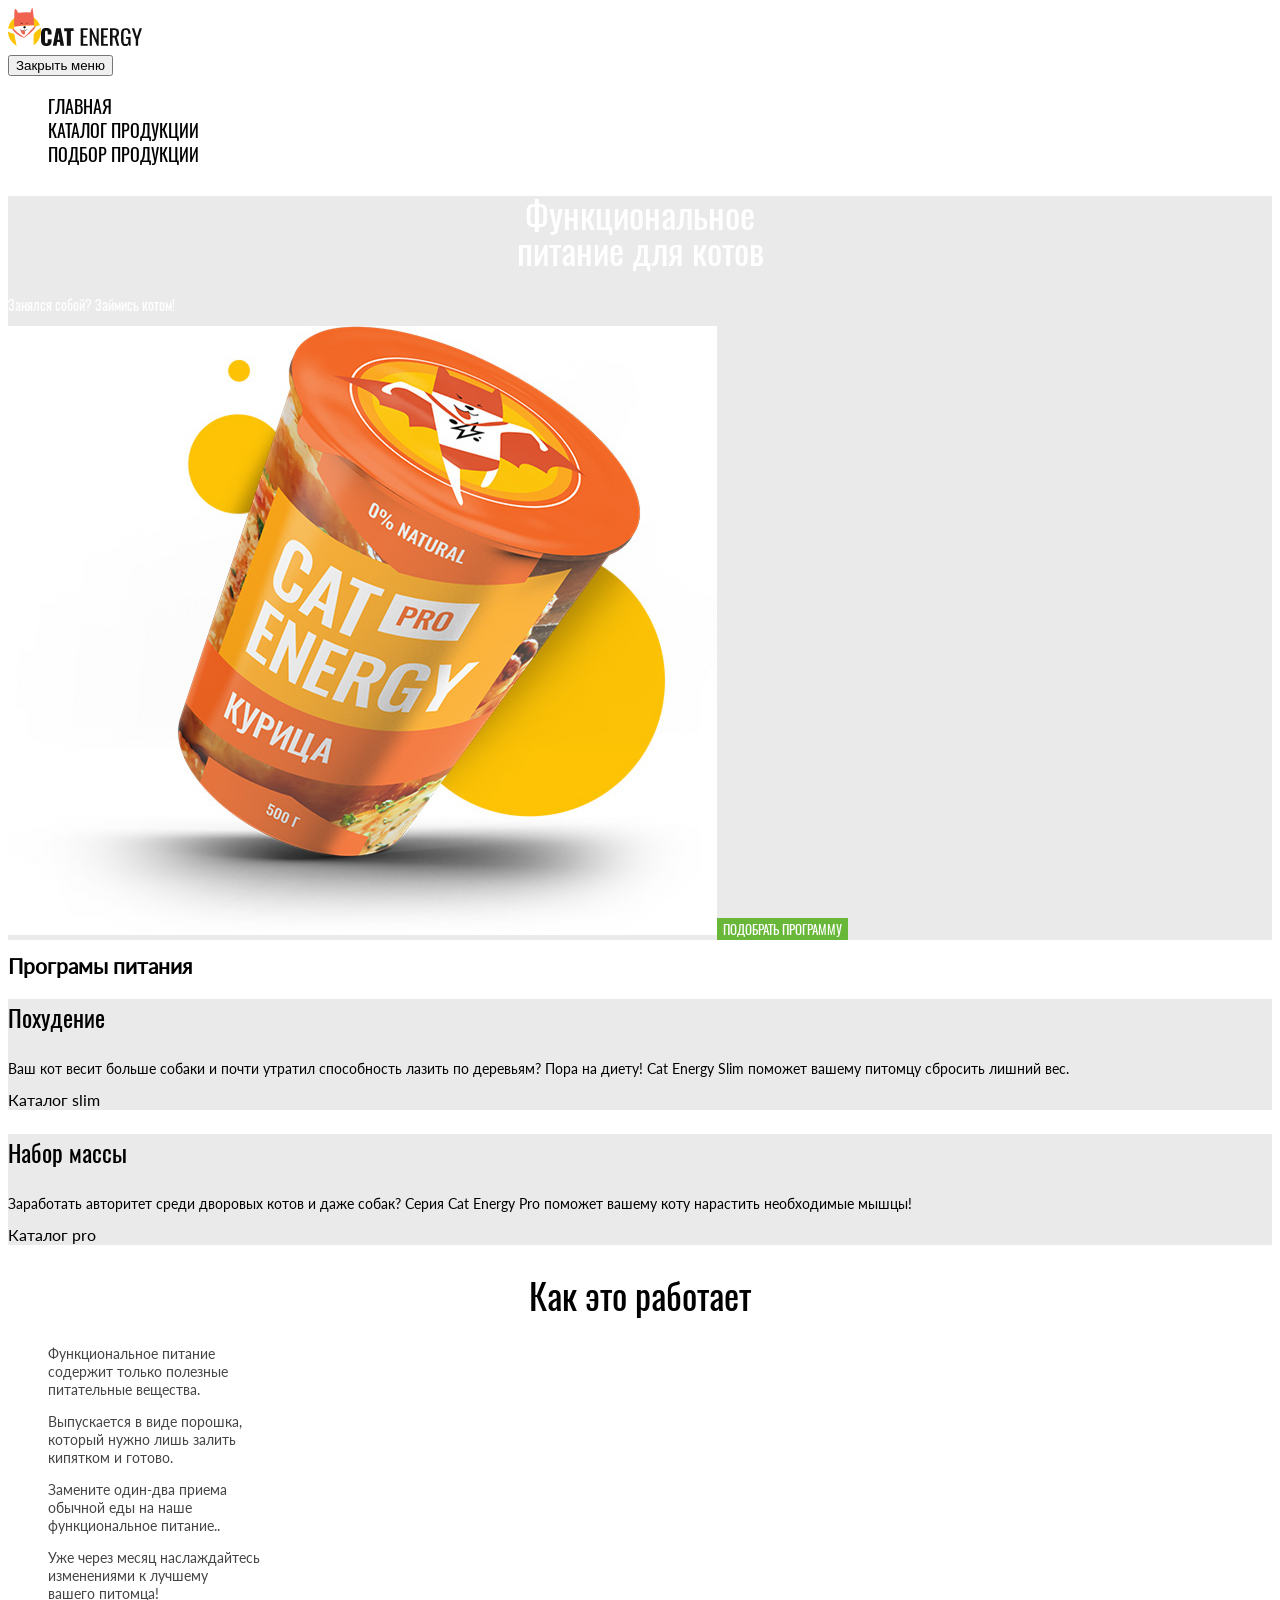
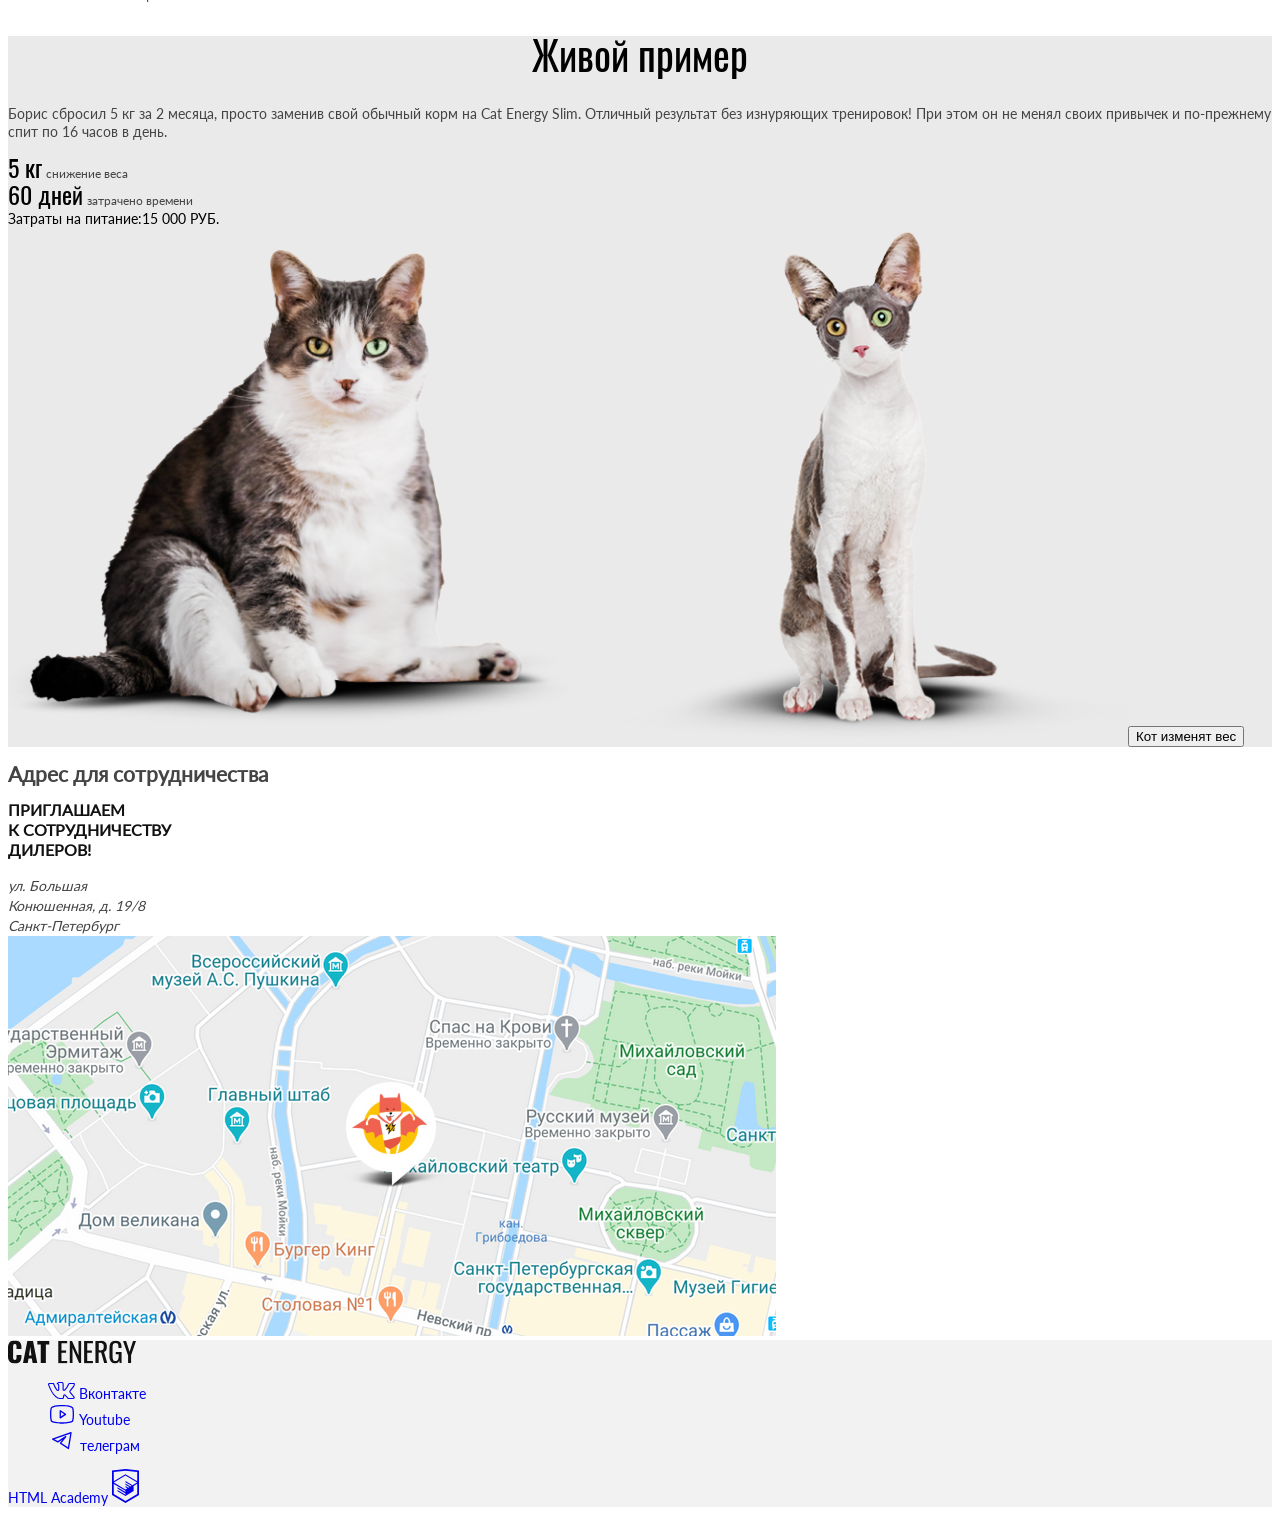
==== commit b5e36925: "Deploying to gh-pages from @ htmlacademy-adaptive/2410523-cat-energy-31@8b84c20b4e9eef59211f1da0543d" ====
--- a/2/index.html
+++ b/2/index.html
@@ -1 +1 @@
-<!DOCTYPE html><html class="page" lang="ru"><head><meta charset="UTF-8"><title>Cat Energy</title><meta name="viewport" content="width=device-width,initial-scale=1"><link rel="stylesheet" href="styles/styles.css"><link rel="icon" href="favicon.ico"><!-- 32×32 --><link rel="icon" href="favicons/icon.svg" type="image/svg+xml"><link rel="apple-touch-icon" href="favicons/apple.png"><!-- 180×180 --><link rel="icon" href="favicons/192.png"><!-- 192×192 --><link rel="icon" href="favicons/512.png"><!-- 512×512 --><link rel="manifest" href="manifest.webmanifest"><script src="scripts/index.js" defer="defer"></script></head><body class="page__body"><header class="header"><nav class="navigation wrapper"><a class="navigation__logo logo" href="index.html"><picture><source media="(min-width: 1440px)" width="60" height="50" type="image/svg+xml" srcset="images/logo/logo-desktop.svg"><source media="(min-width: 768px)" width="33" height="38" type="image/svg+xml" srcset="images/logo/logo-tablet.svg"><img class="logo__image" src="images/logo/logo-mobile.svg" width="33" height="38" alt="Логотип кота Energy"></picture><img class="logo__image-text" src="images/logo/logo-text.svg" width="101" height="18" alt="Логотип текст кот Energy"></a><div class="navigation__menu"><button class="navigation__menu-close" type="button"><span class="visually-hidden">Закрыть меню</span></button><ul class="navigation__menu-list site-list"><li class="site-list__item"><a class="site-list__link site-list__link--current" href="#">Главная</a></li><li class="site-list__item"><a class="site-list__link" href="#">Каталог продукции</a></li><li class="site-list__item"><a class="site-list__link" href="#">Подбор продукции</a></li></ul></div></nav></header><main class="main-wrapper"><section class="promo"><h1 class="promo__title">Функциональное<br>питание для котов</h1><p class="promo__description">Занялся собой? Займись котом!</p><picture><source media="(min-width: 1440px)" width="552" height="499" type="image/png" srcset="images/promo/promo-cat@1x.png, images/promo/promo-cat@2x.png 2x"><source media="(min-width: 768px)" width="709" height="609" type="image/png" srcset="images/promo/promo-cat-tablet@1x.png, images/promo/promo-cat-tablet@2x.png 2x"><img class="promo__image" src="images/promo/promo-cat-mobile@2x.png" width="280" height="270" srcset="images/promo/promo-cat-mobile@1x.png, images/promo/promo-cat-mobile@2x.png 2x" alt="Корм для котов с курицей"></picture><button class="promo__button button" type="button">Подобрать программу</button></section><section class="programs wrapper"><h2 class="visually-hidden">Програмы питания</h2><div class="programs__card programs__card--slim"><h3 class="programs__card-title title-h3">Похудение</h3><p class="programs__card-description">Ваш кот весит больше собаки и почти утратил способность лазить по деревьям? Пора на диету! Cat Energy Slim поможет вашему питомцу сбросить лишний вес.</p><a class="programs__card-link" href="catalog.html">Каталог slim</a></div><div class="programs__card programs__card--set"><h3 class="programs__card-title title-h3">Набор массы</h3><p class="programs__card-description">Заработать авторитет среди дворовых котов и даже собак? Серия Cat Energy Pro поможет вашему коту нарастить необходимые мышцы!</p><a class="programs__card-link" href="catalog.html">каталог pro</a></div></section><section class="working wrapper"><h2 class="working__title title-h2">Как это работает</h2><ul class="working__list"><li class="working__item working__item--useful"><p class="working__item-text">Функциональное питание<br>содержит только полезные<br>питательные вещества.</p></li><li class="working__item working__item--powder"><p class="working__item-text">Выпускается в виде порошка,<br>который нужно лишь залить<br>кипятком и готово.</p></li><li class="working__item working__item--functional"><p class="working__item-text">Замените один-два приема<br>обычной еды на наше<br>функциональное питание..</p></li><li class="working__item working__item--upgrade"><p class="working__item-text">Уже через месяц наслаждайтесь<br>изменениями к лучшему<br>вашего питомца!</p></li></ul></section><section class="example"><h2 class="example__tittle title-h2">Живой пример</h2><p class="example__description">Борис сбросил 5 кг за 2 месяца, просто заменив свой обычный корм на Cat Energy Slim. Отличный результат без изнуряющих тренировок! При этом он не менял своих привычек и по-прежнему спит по 16 часов в день.</p><div class="example__list"><div class="example__item"><span class="example__item-title">5 кг</span> <span class="example__item-text">снижение веса</span></div><div class="example__item"><span class="example__item-title">60 дней</span> <span class="example__item-text">затрачено времени</span></div></div><span class="example__cash">Затраты на питание:<span>15 000 РУБ.</span></span><div class="example__slider"><picture><source media="(min-width: 768px)" width="560" height="512" type="image/png" srcset="images/slider/slider-image-1-tablet@1x.png, images/slider/slider-image-1-tablet@2x.png 2x"><img class="example__slider-image example__slider-image--before" src="images/slider/slider-image-1-mobile@2x.png" srcset="images/slider/slider-image-1-mobile@1x.png, images/slider/slider-image-1-mobile@2x.png 2x" width="280" height="256" alt="Кот с лишнем весом"></picture><picture><source media="(min-width: 768px)" width="560" height="512" type="image/png" srcset="images/slider/slider-image-2-tablet@1x.png, images/slider/slider-image-2-tablet@2x.png 2x"><img class="example__slider-image example__slider-image--after" src="images/slider/slider-image-2-mobile@2x.png" srcset="images/slider/slider-image-2-mobile@1x.png, images/slider/slider-image-2-mobile@2x.png 2x" width="280" height="256" alt="Стройный кот"></picture><button class="example__button" type="button"><span class="visually-hidden">Кот изменят вес</span></button></div></section><section class="contacts"><h2 class="visually-hidden">Адрес для сотрудничества</h2><p class="contacts__description">приглашаем<br>к сотрудничеству<br>дилеров!</p><address class="contacts__text">ул. Большая<br>Конюшенная, д. 19/8<br><span>Санкт-Петербург</span></address><picture><source media="(min-width: 1440px)" width="1440" height="400" type="image/png" srcset="images/map/map-desktop@1x.png, images/map/map-desktop@2x.png 2x,"><source media="(min-width: 768px)" width="768" height="400" type="image/png" srcset="images/map/map-tablet@1x.png, images/map/map-tablet@2x.png 2x"><img class="contacts__map-image" src="images/map/map-mobile@2x.png" srcset="images/map/map-mobile@1x.png, images/map/map-mobile@2x.png 2x" width="320" height="362" alt="метка на карте для сотрудничества"></picture></section><section class="subscribe"><h2 class="subscribe__title title-h2 title-h2--width-border">Акции и новинки</h2><p class="subscribe__description">Подпишитесь на наши новости и не пропустите ни одного предложения!</p><form class="subscribe__form form" action="https://echo.htmlacademy.ru" method="post"><label class="visually-hidden" for="email">Подписаться на новости</label> <input class="form__email" type="email" name="email" value="кuklachev@gmail.com" id="email" required> <button class="form__button button button--primery" type="submit">Подписаться</button></form></section></main><footer class="footer"><div class="footer__wrapper wrapper"><a class="footer__logo" href="index.html"><img class="footer__logo-img" src="images/logo/logo-text.svg" width="128" height="24" alt="Логотип текст кот Energy"></a><ul class="socials"><li class="socials__item"><a class="socials__link" href="#" target="_blank" rel="noreferrer noopener"><svg xmlns="http://www.w3.org/2000/svg" width="27" height="17" fill="none" viewBox="0 0 27 17"><path fill="currentColor" d="M0 2.339C0 1.484.515 1.023 1.545.956l3.97.025a.52.52 0 0 1 .533.377c.409 1.257.866 2.343 1.372 3.257.506.913 1.168 1.965 1.985 3.156.071.15.187.226.346.226.125 0 .222-.059.293-.176l.08-.277.027-4.35c0-.302-.075-.503-.226-.604-.151-.1-.431-.176-.84-.226-.32-.05-.48-.235-.48-.553 0-.067.01-.118.027-.151C9.005.57 10.072.025 11.83.025L13.322 0c.675 0 1.234.16 1.678.478.444.318.666.821.666 1.509v5.708c.125.084.24.126.347.126.266 0 .497-.15.692-.453 1.954-2.582 3.011-4.308 3.17-5.18 0-.017.019-.059.054-.126.125-.251.329-.47.613-.654.284-.184.533-.31.746-.377a.554.554 0 0 1 .24-.05h4.13l.266.025c.355 0 .63.16.826.478.07.1.12.21.146.327.027.117.045.234.054.352.009.117.013.184.013.2v.177c-.124.687-.44 1.42-.946 2.2-.506.78-1.15 1.622-1.931 2.528-.782.905-1.27 1.5-1.466 1.785-.16.201-.24.386-.24.554 0 .134.071.285.213.452l3.89 4.627c.213.269.32.562.32.88 0 .386-.16.705-.48.956-.32.252-.701.394-1.145.428l-.453.025h-4.05a.855.855 0 0 0-.106.012.862.862 0 0 1-.107.013c-.39 0-.755-.16-1.092-.478-.125-.134-.96-1.123-2.505-2.967a1.387 1.387 0 0 0-.373-.327c-.07.268-.164.654-.28 1.157-.115.503-.2.863-.253 1.081l-.08.428c-.177.586-.55.938-1.119 1.056l-.373.025h-2.61c-1.475 0-2.945-.637-4.41-1.911-1.466-1.275-2.784-2.922-3.957-4.942C2.238 8.102 1.146 5.75.133 3.068A1.916 1.916 0 0 1 0 2.338Zm16.013 6.513c-.373 0-.71-.096-1.013-.29-.302-.192-.453-.456-.453-.791V1.987c0-.336-.089-.575-.266-.717-.178-.143-.489-.214-.933-.214l-1.518.05c-.764 0-1.341.126-1.732.378.781.352 1.172.922 1.172 1.71V7.62a1.5 1.5 0 0 1-.533 1.043 1.59 1.59 0 0 1-1.066.415c-.532 0-.94-.243-1.225-.729C7.06 6.371 6.03 4.493 5.356 2.716l-.24-.654-3.544-.025c-.231 0-.36.013-.386.038-.027.025-.04.096-.04.213 0 .151.017.31.053.478l.56 1.409c1.491 3.638 3.112 6.505 4.862 8.6 1.75 2.096 3.468 3.144 5.155 3.144h2.665c.106 0 .186-.03.24-.088.053-.06.097-.172.133-.34l.053-.251.506-2.213c.142-.302.267-.503.373-.604a.975.975 0 0 1 .693-.277c.426 0 .861.243 1.305.73l2.265 2.716c.142.218.293.327.453.327h4.396c.533 0 .8-.126.8-.378a.466.466 0 0 0-.08-.251l-3.864-4.552c-.302-.352-.453-.73-.453-1.131 0-.403.142-.788.427-1.157.23-.336.679-.893 1.345-1.673a37.63 37.63 0 0 0 1.745-2.188c.498-.679.826-1.295.986-1.848l.08-.327a.371.371 0 0 1-.027-.163.574.574 0 0 0-.026-.189h-4.183c-.267.1-.48.252-.64.453l-.16.478c-.444 1.156-1.607 2.942-3.49 5.356a1.892 1.892 0 0 1-1.305.503Z"/></svg> <span class="visually-hidden">Вконтакте</span></a></li><li class="socials__item"><a class="socials__link" href="#" target="_blank" rel="noreferrer noopener"><svg xmlns="http://www.w3.org/2000/svg" width="28" height="22" fill="none" viewBox="0 0 28 22"><path fill="currentColor" d="m17.85 10.793-5.236-3.491a.655.655 0 0 0-1.014.545v6.982a.654.654 0 0 0 1.014.546l5.237-3.491a.655.655 0 0 0 0-1.091Zm-4.94 2.814V9.07l3.403 2.27-3.404 2.268Zm12.48-8.563a2.4 2.4 0 0 0-1.452-1.637C20.218 1.978 14.251 2 14 2c-.25 0-6.218-.022-9.938 1.407A2.4 2.4 0 0 0 2.61 5.044C2.327 6.113 2 8.076 2 11.338c0 3.262.327 5.226.61 6.295a2.4 2.4 0 0 0 1.452 1.636c3.72 1.43 9.687 1.407 9.938 1.407h.076c.753 0 6.317-.043 9.862-1.407a2.4 2.4 0 0 0 1.451-1.636c.284-1.07.611-3.033.611-6.295s-.327-5.225-.61-6.294Zm-1.266 12.261a1.09 1.09 0 0 1-.655.742c-3.49 1.342-9.404 1.32-9.469 1.32-.066 0-5.978.022-9.47-1.32a1.09 1.09 0 0 1-.654-.742c-.261-1.003-.567-2.847-.567-5.967 0-3.12.306-4.963.567-5.967a1.09 1.09 0 0 1 .655-.742C8.02 3.287 13.935 3.31 14 3.31c.066 0 5.978-.022 9.47 1.32a1.092 1.092 0 0 1 .654.742c.262 1.004.567 2.847.567 5.967 0 3.12-.305 4.964-.567 5.967Z"/></svg> <span class="visually-hidden">Youtube</span></a></li><li class="socials__item"><a class="socials__link" href="#" target="_blank" rel="noreferrer noopener"><svg xmlns="http://www.w3.org/2000/svg" width="28" height="22" fill="none" viewBox="0 0 28 22"><path fill="currentColor" fill-rule="evenodd" d="M23.46 3.153c.18.15.265.382.227.611l-2.626 15.757a.657.657 0 0 1-1.012.439l-7.878-5.253a.657.657 0 0 1-.149-.956l2.611-3.263-4.36 2.906a.657.657 0 0 1-.658.041L4.363 10.81a.657.657 0 0 1 .073-1.205l18.383-6.566a.657.657 0 0 1 .642.115Zm-17.134 7.17 3.536 1.768 7.561-5.041a.656.656 0 0 1 .877.956l-4.805 6.006 6.438 4.292L22.208 4.65 6.326 10.323Z" clip-rule="evenodd"/></svg> <span class="visually-hidden">телеграм</span></a></li></ul><a class="footer__developer" href="https://htmlacademy.ru/intensive/adaptive"><span class="footer__developer-text">HTML Academy</span> <svg class="footer__developer-icon" xmlns="http://www.w3.org/2000/svg" width="27" height="34" fill="none" viewBox="0 0 27 34"><path fill="currentColor" d="M13.643.016 13.5 0 0 1.407v24.606L13.5 34 27 26.013V1.407L13.643.016Zm11.591 25L13.5 31.956 1.766 25.015V14.93l11.685 6.916.02 1.253-8.017-4.743-.011 1.225 8.046 4.809.02 1.286-8.045-4.758-.01 1.226L13.5 26.95l8.124-4.833V16.91l3.62-2.15-.01 10.256Zm0-11.564-3.22 1.88-1.482.875-7.065-4.187-.011 1.225 6.04 3.573-.053.031-.13.076-.86.492-4.986-2.948-.011 1.225 3.936 2.328-.933.61-.021.012-2.971-1.742-.011 1.225 1.947 1.135-1.988 1.186-11.618-6.872 11.638-6.958 11.8 6.834Zm0-1.225L13.44 5.31 1.766 12.22V2.99L13.5 1.764 25.234 2.99v9.237Z"/></svg></a></div></footer></body></html>+<!DOCTYPE html><html class="page" lang="ru"><head><meta charset="UTF-8"><title>Cat Energy</title><meta name="viewport" content="width=device-width,initial-scale=1"><link rel="stylesheet" href="styles/styles.css"><link rel="icon" href="favicon.ico"><!-- 32×32 --><link rel="icon" href="favicons/icon.svg" type="image/svg+xml"><link rel="apple-touch-icon" href="favicons/apple.png"><!-- 180×180 --><link rel="icon" href="favicons/192.png"><!-- 192×192 --><link rel="icon" href="favicons/512.png"><!-- 512×512 --><link rel="manifest" href="manifest.webmanifest"><script src="scripts/index.js" defer="defer"></script></head><body class="page__body"><header class="header"><nav class="navigation wrapper"><a class="navigation__logo logo" href="index.html"><picture><source media="(min-width: 1440px)" width="60" height="50" type="image/svg+xml" srcset="images/logo/logo-desktop.svg"><source media="(min-width: 768px)" width="33" height="38" type="image/svg+xml" srcset="images/logo/logo-tablet.svg"><img class="logo__image" src="images/logo/logo-mobile.svg" width="33" height="38" alt="Логотип кота Energy"></picture><img class="logo__image-text" src="images/logo/logo-text.svg" width="101" height="18" alt="Логотип текст кот Energy"></a><div class="navigation__menu"><button class="navigation__menu-close" type="button"><span class="visually-hidden">Закрыть меню</span></button><ul class="navigation__menu-list"><li class="navigation__menu-item"><a class="navigation__menu-link navigation__menu-link--current" href="#">Главная</a></li><li class="navigation__menu-item"><a class="navigation__menu-link" href="#">Каталог продукции</a></li><li class="navigation__menu-item"><a class="navigation__menu-link" href="#">Подбор продукции</a></li></ul></div></nav></header><main class="main-wrapper"><section class="promo"><h1 class="promo__title title">Функциональное<br>питание для котов</h1><p class="promo__description">Занялся собой? Займись котом!</p><picture><source media="(min-width: 1440px)" width="552" height="499" type="image/png" srcset="images/promo/promo-cat@1x.png, images/promo/promo-cat@2x.png 2x"><source media="(min-width: 768px)" width="709" height="609" type="image/png" srcset="images/promo/promo-cat-tablet@1x.png, images/promo/promo-cat-tablet@2x.png 2x"><img class="promo__image" src="images/promo/promo-cat-mobile@2x.png" width="280" height="270" srcset="images/promo/promo-cat-mobile@1x.png, images/promo/promo-cat-mobile@2x.png 2x" alt="Корм для котов с курицей"></picture><button class="promo__button button" type="button">Подобрать программу</button></section><section class="programs wrapper"><h2 class="visually-hidden">Програмы питания</h2><div class="programs__card programs__card--slim"><h3 class="programs__card-title title title-h3">Похудение</h3><p class="programs__card-description">Ваш кот весит больше собаки и почти утратил способность лазить по деревьям? Пора на диету! Cat Energy Slim поможет вашему питомцу сбросить лишний вес.</p><a class="programs__card-link" href="catalog.html">Каталог slim</a></div><div class="programs__card programs__card--set"><h3 class="programs__card-title title title-h3">Набор массы</h3><p class="programs__card-description">Заработать авторитет среди дворовых котов и даже собак? Серия Cat Energy Pro поможет вашему коту нарастить необходимые мышцы!</p><a class="programs__card-link" href="catalog.html">Каталог pro</a></div></section><section class="working wrapper"><h2 class="working__title title title-h2">Как это работает</h2><ul class="working__list"><li class="working__item working__item--useful"><p class="working__item-text">Функциональное питание<br>содержит только полезные<br>питательные вещества.</p></li><li class="working__item working__item--powder"><p class="working__item-text">Выпускается в виде порошка,<br>который нужно лишь залить<br>кипятком и готово.</p></li><li class="working__item working__item--functional"><p class="working__item-text">Замените один-два приема<br>обычной еды на наше<br>функциональное питание..</p></li><li class="working__item working__item--upgrade"><p class="working__item-text">Уже через месяц наслаждайтесь<br>изменениями к лучшему<br>вашего питомца!</p></li></ul></section><section class="example"><h2 class="example__tittle title title-h2">Живой пример</h2><p class="example__description">Борис сбросил 5 кг за 2 месяца, просто заменив свой обычный корм на Cat Energy Slim. Отличный результат без изнуряющих тренировок! При этом он не менял своих привычек и по-прежнему спит по 16 часов в день.</p><div class="example__list"><div class="example__item"><span class="example__item-title">5 кг</span> <span class="example__item-text">снижение веса</span></div><div class="example__item"><span class="example__item-title">60 дней</span> <span class="example__item-text">затрачено времени</span></div></div><span class="example__cash">Затраты на питание:<span>15 000 РУБ.</span></span><div class="example__slider"><picture><source media="(min-width: 768px)" width="560" height="512" type="image/png" srcset="images/slider/slider-image-1-tablet@1x.png, images/slider/slider-image-1-tablet@2x.png 2x"><img class="example__slider-image example__slider-image--before" src="images/slider/slider-image-1-mobile@2x.png" srcset="images/slider/slider-image-1-mobile@1x.png, images/slider/slider-image-1-mobile@2x.png 2x" width="280" height="256" alt="Кот с лишнем весом"></picture><picture><source media="(min-width: 768px)" width="560" height="512" type="image/png" srcset="images/slider/slider-image-2-tablet@1x.png, images/slider/slider-image-2-tablet@2x.png 2x"><img class="example__slider-image example__slider-image--after" src="images/slider/slider-image-2-mobile@2x.png" srcset="images/slider/slider-image-2-mobile@1x.png, images/slider/slider-image-2-mobile@2x.png 2x" width="280" height="256" alt="Стройный кот"></picture><button class="example__button" type="button"><span class="visually-hidden">Кот изменят вес</span></button></div></section><section class="contacts"><h2 class="visually-hidden">Адрес для сотрудничества</h2><p class="contacts__description">приглашаем<br>к сотрудничеству<br>дилеров!</p><address class="contacts__text">ул. Большая<br>Конюшенная, д. 19/8<br><span>Санкт-Петербург</span></address><picture><source media="(min-width: 1440px)" width="1440" height="400" type="image/png" srcset="images/map/map-desktop@1x.png, images/map/map-desktop@2x.png 2x,"><source media="(min-width: 768px)" width="768" height="400" type="image/png" srcset="images/map/map-tablet@1x.png, images/map/map-tablet@2x.png 2x"><img class="contacts__map-image" src="images/map/map-mobile@2x.png" srcset="images/map/map-mobile@1x.png, images/map/map-mobile@2x.png 2x" width="320" height="362" alt="метка на карте для сотрудничества"></picture></section></main><footer class="footer"><div class="footer__wrapper wrapper"><a class="footer__logo" href="index.html"><img class="footer__logo-img" src="images/logo/logo-text.svg" width="128" height="24" alt="Логотип текст кот Energy"></a><ul class="socials"><li class="socials__item"><a class="socials__link" href="#" target="_blank" rel="noreferrer noopener"><svg xmlns="http://www.w3.org/2000/svg" width="27" height="17" fill="none" viewBox="0 0 27 17"><path fill="currentColor" d="M0 2.339C0 1.484.515 1.023 1.545.956l3.97.025a.52.52 0 0 1 .533.377c.409 1.257.866 2.343 1.372 3.257.506.913 1.168 1.965 1.985 3.156.071.15.187.226.346.226.125 0 .222-.059.293-.176l.08-.277.027-4.35c0-.302-.075-.503-.226-.604-.151-.1-.431-.176-.84-.226-.32-.05-.48-.235-.48-.553 0-.067.01-.118.027-.151C9.005.57 10.072.025 11.83.025L13.322 0c.675 0 1.234.16 1.678.478.444.318.666.821.666 1.509v5.708c.125.084.24.126.347.126.266 0 .497-.15.692-.453 1.954-2.582 3.011-4.308 3.17-5.18 0-.017.019-.059.054-.126.125-.251.329-.47.613-.654.284-.184.533-.31.746-.377a.554.554 0 0 1 .24-.05h4.13l.266.025c.355 0 .63.16.826.478.07.1.12.21.146.327.027.117.045.234.054.352.009.117.013.184.013.2v.177c-.124.687-.44 1.42-.946 2.2-.506.78-1.15 1.622-1.931 2.528-.782.905-1.27 1.5-1.466 1.785-.16.201-.24.386-.24.554 0 .134.071.285.213.452l3.89 4.627c.213.269.32.562.32.88 0 .386-.16.705-.48.956-.32.252-.701.394-1.145.428l-.453.025h-4.05a.855.855 0 0 0-.106.012.862.862 0 0 1-.107.013c-.39 0-.755-.16-1.092-.478-.125-.134-.96-1.123-2.505-2.967a1.387 1.387 0 0 0-.373-.327c-.07.268-.164.654-.28 1.157-.115.503-.2.863-.253 1.081l-.08.428c-.177.586-.55.938-1.119 1.056l-.373.025h-2.61c-1.475 0-2.945-.637-4.41-1.911-1.466-1.275-2.784-2.922-3.957-4.942C2.238 8.102 1.146 5.75.133 3.068A1.916 1.916 0 0 1 0 2.338Zm16.013 6.513c-.373 0-.71-.096-1.013-.29-.302-.192-.453-.456-.453-.791V1.987c0-.336-.089-.575-.266-.717-.178-.143-.489-.214-.933-.214l-1.518.05c-.764 0-1.341.126-1.732.378.781.352 1.172.922 1.172 1.71V7.62a1.5 1.5 0 0 1-.533 1.043 1.59 1.59 0 0 1-1.066.415c-.532 0-.94-.243-1.225-.729C7.06 6.371 6.03 4.493 5.356 2.716l-.24-.654-3.544-.025c-.231 0-.36.013-.386.038-.027.025-.04.096-.04.213 0 .151.017.31.053.478l.56 1.409c1.491 3.638 3.112 6.505 4.862 8.6 1.75 2.096 3.468 3.144 5.155 3.144h2.665c.106 0 .186-.03.24-.088.053-.06.097-.172.133-.34l.053-.251.506-2.213c.142-.302.267-.503.373-.604a.975.975 0 0 1 .693-.277c.426 0 .861.243 1.305.73l2.265 2.716c.142.218.293.327.453.327h4.396c.533 0 .8-.126.8-.378a.466.466 0 0 0-.08-.251l-3.864-4.552c-.302-.352-.453-.73-.453-1.131 0-.403.142-.788.427-1.157.23-.336.679-.893 1.345-1.673a37.63 37.63 0 0 0 1.745-2.188c.498-.679.826-1.295.986-1.848l.08-.327a.371.371 0 0 1-.027-.163.574.574 0 0 0-.026-.189h-4.183c-.267.1-.48.252-.64.453l-.16.478c-.444 1.156-1.607 2.942-3.49 5.356a1.892 1.892 0 0 1-1.305.503Z"/></svg> <span class="visually-hidden">Вконтакте</span></a></li><li class="socials__item"><a class="socials__link" href="#" target="_blank" rel="noreferrer noopener"><svg xmlns="http://www.w3.org/2000/svg" width="28" height="22" fill="none" viewBox="0 0 28 22"><path fill="currentColor" d="m17.85 10.793-5.236-3.491a.655.655 0 0 0-1.014.545v6.982a.654.654 0 0 0 1.014.546l5.237-3.491a.655.655 0 0 0 0-1.091Zm-4.94 2.814V9.07l3.403 2.27-3.404 2.268Zm12.48-8.563a2.4 2.4 0 0 0-1.452-1.637C20.218 1.978 14.251 2 14 2c-.25 0-6.218-.022-9.938 1.407A2.4 2.4 0 0 0 2.61 5.044C2.327 6.113 2 8.076 2 11.338c0 3.262.327 5.226.61 6.295a2.4 2.4 0 0 0 1.452 1.636c3.72 1.43 9.687 1.407 9.938 1.407h.076c.753 0 6.317-.043 9.862-1.407a2.4 2.4 0 0 0 1.451-1.636c.284-1.07.611-3.033.611-6.295s-.327-5.225-.61-6.294Zm-1.266 12.261a1.09 1.09 0 0 1-.655.742c-3.49 1.342-9.404 1.32-9.469 1.32-.066 0-5.978.022-9.47-1.32a1.09 1.09 0 0 1-.654-.742c-.261-1.003-.567-2.847-.567-5.967 0-3.12.306-4.963.567-5.967a1.09 1.09 0 0 1 .655-.742C8.02 3.287 13.935 3.31 14 3.31c.066 0 5.978-.022 9.47 1.32a1.092 1.092 0 0 1 .654.742c.262 1.004.567 2.847.567 5.967 0 3.12-.305 4.964-.567 5.967Z"/></svg> <span class="visually-hidden">Youtube</span></a></li><li class="socials__item"><a class="socials__link" href="#" target="_blank" rel="noreferrer noopener"><svg xmlns="http://www.w3.org/2000/svg" width="28" height="22" fill="none" viewBox="0 0 28 22"><path fill="currentColor" fill-rule="evenodd" d="M23.46 3.153c.18.15.265.382.227.611l-2.626 15.757a.657.657 0 0 1-1.012.439l-7.878-5.253a.657.657 0 0 1-.149-.956l2.611-3.263-4.36 2.906a.657.657 0 0 1-.658.041L4.363 10.81a.657.657 0 0 1 .073-1.205l18.383-6.566a.657.657 0 0 1 .642.115Zm-17.134 7.17 3.536 1.768 7.561-5.041a.656.656 0 0 1 .877.956l-4.805 6.006 6.438 4.292L22.208 4.65 6.326 10.323Z" clip-rule="evenodd"/></svg> <span class="visually-hidden">телеграм</span></a></li></ul><a class="footer__developer" href="https://htmlacademy.ru/intensive/adaptive"><span class="footer__developer-text">HTML Academy</span> <svg class="footer__developer-icon" xmlns="http://www.w3.org/2000/svg" width="27" height="34" fill="none" viewBox="0 0 27 34"><path fill="currentColor" d="M13.643.016 13.5 0 0 1.407v24.606L13.5 34 27 26.013V1.407L13.643.016Zm11.591 25L13.5 31.956 1.766 25.015V14.93l11.685 6.916.02 1.253-8.017-4.743-.011 1.225 8.046 4.809.02 1.286-8.045-4.758-.01 1.226L13.5 26.95l8.124-4.833V16.91l3.62-2.15-.01 10.256Zm0-11.564-3.22 1.88-1.482.875-7.065-4.187-.011 1.225 6.04 3.573-.053.031-.13.076-.86.492-4.986-2.948-.011 1.225 3.936 2.328-.933.61-.021.012-2.971-1.742-.011 1.225 1.947 1.135-1.988 1.186-11.618-6.872 11.638-6.958 11.8 6.834Zm0-1.225L13.44 5.31 1.766 12.22V2.99L13.5 1.764 25.234 2.99v9.237Z"/></svg></a></div></footer></body></html>
--- a/2/styles/styles.css
+++ b/2/styles/styles.css
@@ -0,0 +1 @@
+@font-face{font-family:Lato;font-weight:400;font-style:normal;font-display:swap;src:url(/source/fonts/lato/Lato-Regular.woff2)format("woff2")}@font-face{font-family:Oswald;font-weight:400;font-style:normal;font-display:swap;src:url(/source/fonts/oswald/oswaldregular.woff2)format("woff2")}*,:before,:after{box-sizing:border-box}.page__body{color:#444;background-color:#fff;font-family:Lato,sans-serif;font-size:14px;line-height:18px}a{text-decoration:none}.title{color:#000;font-family:Oswald,sans-serif;font-weight:400}.button{color:#fff;text-transform:uppercase;text-align:center;background-color:#68b738;border-style:none;font-family:Oswald,sans-serif}.page__body{font-family:Lato,sans-serif}.header,.navigation{color:#000;background-color:#fff}.navigation__menu{text-transform:uppercase;font-family:Oswald,sans-serif;font-size:18px;line-height:24px}.navigation__menu-list{list-style:none}.navigation__menu-link{color:#000}.promo{color:#000;background-color:#eaeaea}.promo__title{text-align:center;color:#fff;font-size:36px;line-height:36px}.promo__description{color:#fff;font-family:Oswald,sans-serif;font-size:14px;line-height:14px}.programs{color:#000;background-color:#fff}.programs__card{background-color:#eaeaea}.programs__card-title{color:#000;font-size:24px;line-height:37px}.programs__card-link{color:#000;text-align:center;font-size:16px;line-height:16px}.working__title{color:#000;text-align:center;font-size:36px;line-height:40px}.working__list{list-style-type:none}.example{background-color:#eaeaea}.example__tittle{color:#000;text-align:center;font-size:40px;line-height:36px}.example__item-title{color:#000;text-align:center;font-family:Oswald,sans-serif;font-size:24px;line-height:24px}.example__item-text{text-align:center;font-size:12px;line-height:12px}.example__cash{color:#000;text-align:center;line-height:20px}.contacts__description{color:#111;text-transform:uppercase;font-size:16px;font-weight:700;line-height:20px}.contacts__text{color:#444;font-size:14px;line-height:20px}.subscribe{color:#000;text-align:center;font-family:Oswald,sans-serif;font-size:16px;line-height:24px}.subscribe__title{font-size:24px;line-height:24px}.subscribe__description{font-weight:700}.form__email{color:#444;font-family:Oswald,sans-serif;font-size:20px;line-height:30px}.form__button{font-size:20px;line-height:26px}.footer{background-color:#f2f2f2}.socials{list-style-type:none}.catalog__title{color:#000;font-size:36px;line-height:36px}.catalog__list{list-style-type:none}.catalog__prices-title{color:#111;font-size:16px}.catalog__prices-button{color:#444;background-color:#f2f2f2}.product-card{font-size:16px;line-height:20px}.product-card__title{color:#222;font-family:Oswald,sans-serif}.subproducts__title{font-size:24px;line-height:24px}.subproducts__list{list-style-type:none}.subproducts__item{font-size:14px;line-height:14px}.subproducts__heading{color:#222;font-size:16px;font-weight:700;line-height:16px}.gift{color:#000;font-size:20px;line-height:16px}.gift-description{text-align:center}
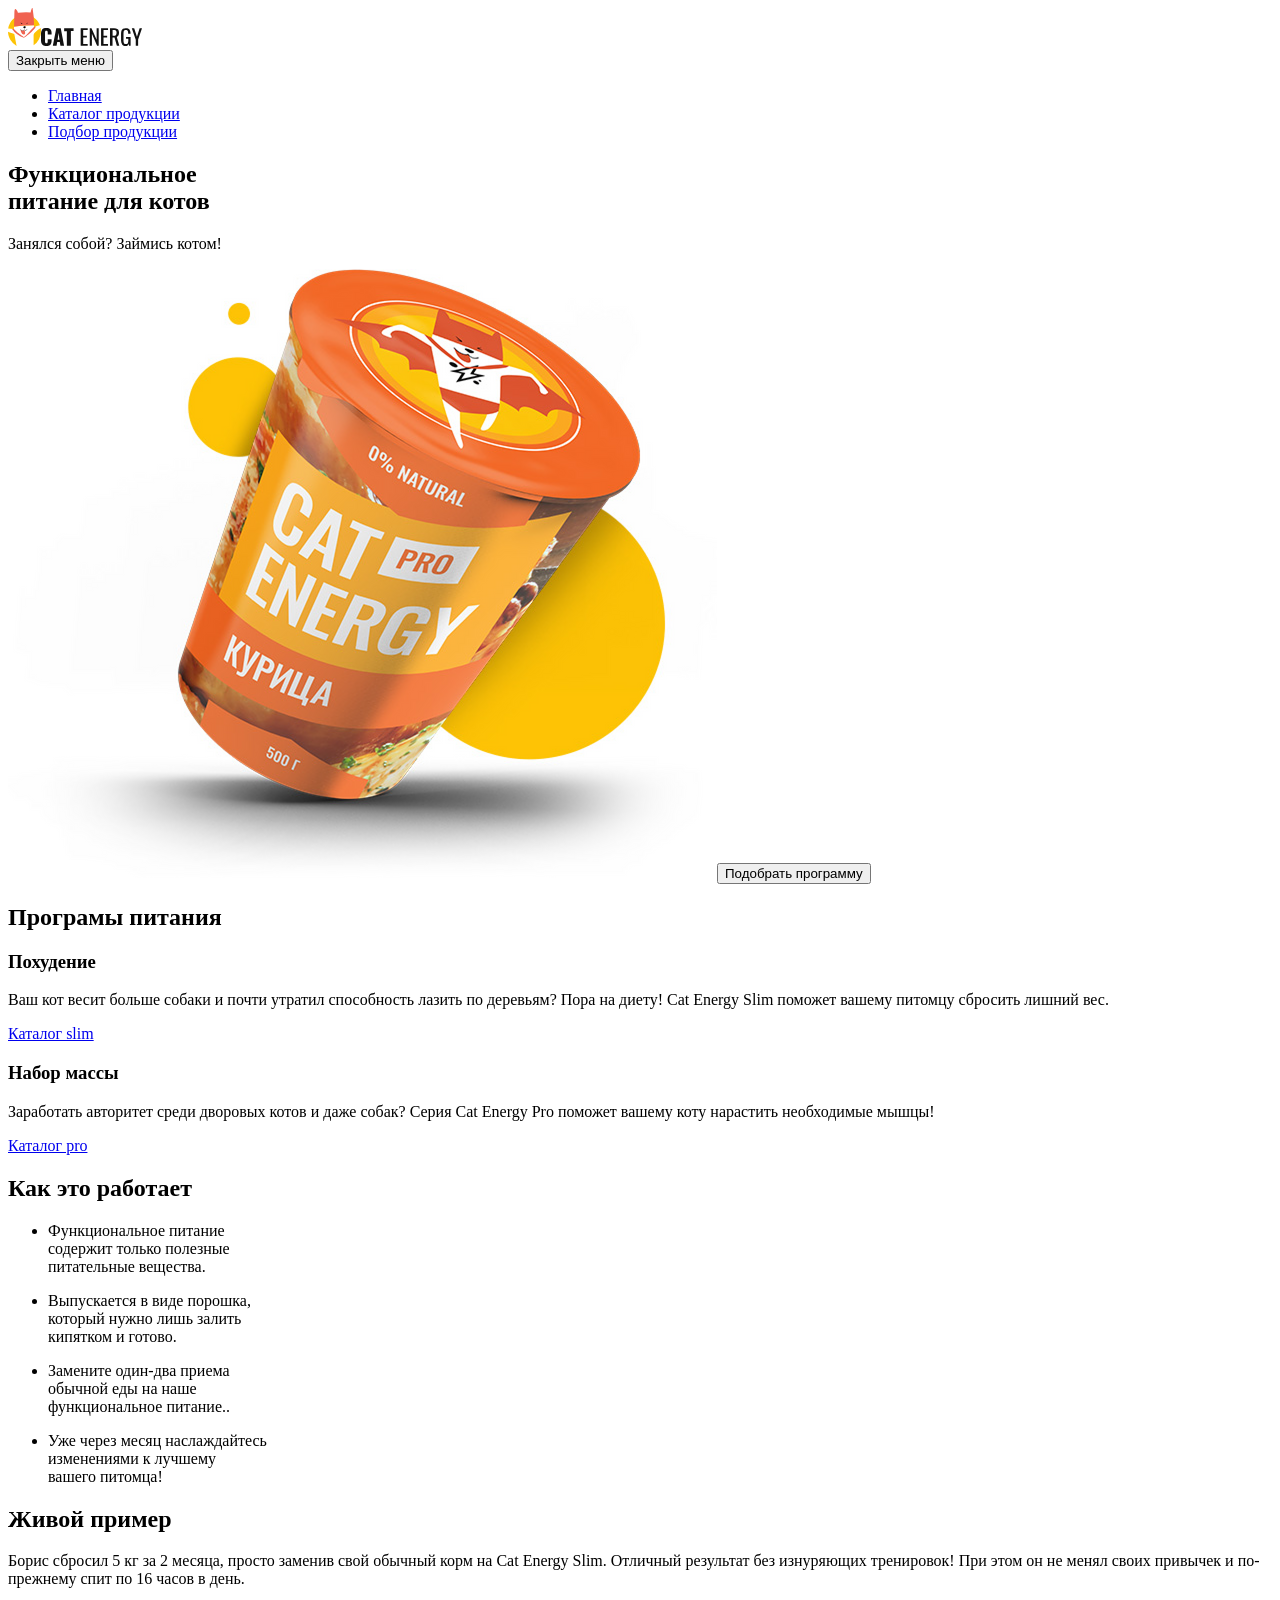
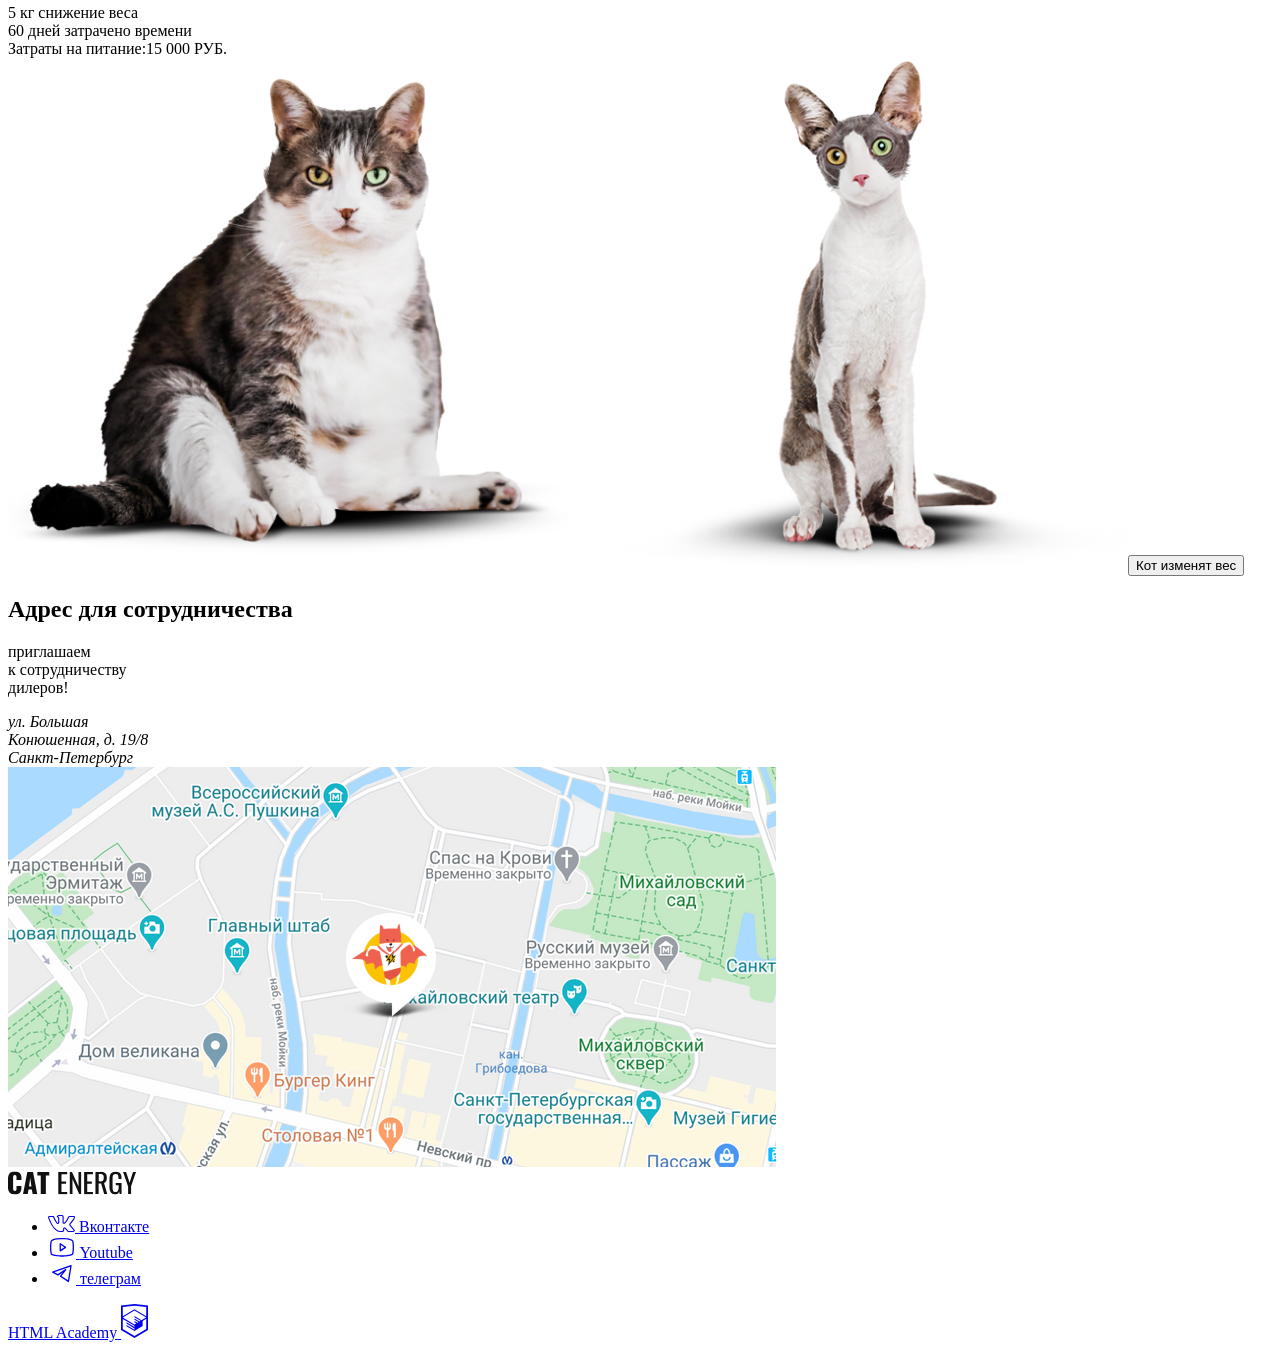
==== commit 3a31fe70: "Deploying to gh-pages from @ htmlacademy-adaptive/2410523-cat-energy-31@8b84c20b4e9eef59211f1da0543d" ====
--- a/2/index.html
+++ b/2/index.html
@@ -1 +1 @@
-<!DOCTYPE html><html class="page" lang="ru"><head><meta charset="UTF-8"><title>Cat Energy</title><meta name="viewport" content="width=device-width,initial-scale=1"><link rel="stylesheet" href="styles/styles.css"><link rel="icon" href="favicon.ico"><!-- 32×32 --><link rel="icon" href="favicons/icon.svg" type="image/svg+xml"><link rel="apple-touch-icon" href="favicons/apple.png"><!-- 180×180 --><link rel="icon" href="favicons/192.png"><!-- 192×192 --><link rel="icon" href="favicons/512.png"><!-- 512×512 --><link rel="manifest" href="manifest.webmanifest"><script src="scripts/index.js" defer="defer"></script></head><body class="page__body"><header class="header"><nav class="navigation wrapper"><a class="navigation__logo logo" href="index.html"><picture><source media="(min-width: 1440px)" width="60" height="50" type="image/svg+xml" srcset="images/logo/logo-desktop.svg"><source media="(min-width: 768px)" width="33" height="38" type="image/svg+xml" srcset="images/logo/logo-tablet.svg"><img class="logo__image" src="images/logo/logo-mobile.svg" width="33" height="38" alt="Логотип кота Energy"></picture><img class="logo__image-text" src="images/logo/logo-text.svg" width="101" height="18" alt="Логотип текст кот Energy"></a><div class="navigation__menu"><button class="navigation__menu-close" type="button"><span class="visually-hidden">Закрыть меню</span></button><ul class="navigation__menu-list"><li class="navigation__menu-item"><a class="navigation__menu-link navigation__menu-link--current" href="#">Главная</a></li><li class="navigation__menu-item"><a class="navigation__menu-link" href="#">Каталог продукции</a></li><li class="navigation__menu-item"><a class="navigation__menu-link" href="#">Подбор продукции</a></li></ul></div></nav></header><main class="main-wrapper"><section class="promo"><h1 class="promo__title title">Функциональное<br>питание для котов</h1><p class="promo__description">Занялся собой? Займись котом!</p><picture><source media="(min-width: 1440px)" width="552" height="499" type="image/png" srcset="images/promo/promo-cat@1x.png, images/promo/promo-cat@2x.png 2x"><source media="(min-width: 768px)" width="709" height="609" type="image/png" srcset="images/promo/promo-cat-tablet@1x.png, images/promo/promo-cat-tablet@2x.png 2x"><img class="promo__image" src="images/promo/promo-cat-mobile@2x.png" width="280" height="270" srcset="images/promo/promo-cat-mobile@1x.png, images/promo/promo-cat-mobile@2x.png 2x" alt="Корм для котов с курицей"></picture><button class="promo__button button" type="button">Подобрать программу</button></section><section class="programs wrapper"><h2 class="visually-hidden">Програмы питания</h2><div class="programs__card programs__card--slim"><h3 class="programs__card-title title title-h3">Похудение</h3><p class="programs__card-description">Ваш кот весит больше собаки и почти утратил способность лазить по деревьям? Пора на диету! Cat Energy Slim поможет вашему питомцу сбросить лишний вес.</p><a class="programs__card-link" href="catalog.html">Каталог slim</a></div><div class="programs__card programs__card--set"><h3 class="programs__card-title title title-h3">Набор массы</h3><p class="programs__card-description">Заработать авторитет среди дворовых котов и даже собак? Серия Cat Energy Pro поможет вашему коту нарастить необходимые мышцы!</p><a class="programs__card-link" href="catalog.html">Каталог pro</a></div></section><section class="working wrapper"><h2 class="working__title title title-h2">Как это работает</h2><ul class="working__list"><li class="working__item working__item--useful"><p class="working__item-text">Функциональное питание<br>содержит только полезные<br>питательные вещества.</p></li><li class="working__item working__item--powder"><p class="working__item-text">Выпускается в виде порошка,<br>который нужно лишь залить<br>кипятком и готово.</p></li><li class="working__item working__item--functional"><p class="working__item-text">Замените один-два приема<br>обычной еды на наше<br>функциональное питание..</p></li><li class="working__item working__item--upgrade"><p class="working__item-text">Уже через месяц наслаждайтесь<br>изменениями к лучшему<br>вашего питомца!</p></li></ul></section><section class="example"><h2 class="example__tittle title title-h2">Живой пример</h2><p class="example__description">Борис сбросил 5 кг за 2 месяца, просто заменив свой обычный корм на Cat Energy Slim. Отличный результат без изнуряющих тренировок! При этом он не менял своих привычек и по-прежнему спит по 16 часов в день.</p><div class="example__list"><div class="example__item"><span class="example__item-title">5 кг</span> <span class="example__item-text">снижение веса</span></div><div class="example__item"><span class="example__item-title">60 дней</span> <span class="example__item-text">затрачено времени</span></div></div><span class="example__cash">Затраты на питание:<span>15 000 РУБ.</span></span><div class="example__slider"><picture><source media="(min-width: 768px)" width="560" height="512" type="image/png" srcset="images/slider/slider-image-1-tablet@1x.png, images/slider/slider-image-1-tablet@2x.png 2x"><img class="example__slider-image example__slider-image--before" src="images/slider/slider-image-1-mobile@2x.png" srcset="images/slider/slider-image-1-mobile@1x.png, images/slider/slider-image-1-mobile@2x.png 2x" width="280" height="256" alt="Кот с лишнем весом"></picture><picture><source media="(min-width: 768px)" width="560" height="512" type="image/png" srcset="images/slider/slider-image-2-tablet@1x.png, images/slider/slider-image-2-tablet@2x.png 2x"><img class="example__slider-image example__slider-image--after" src="images/slider/slider-image-2-mobile@2x.png" srcset="images/slider/slider-image-2-mobile@1x.png, images/slider/slider-image-2-mobile@2x.png 2x" width="280" height="256" alt="Стройный кот"></picture><button class="example__button" type="button"><span class="visually-hidden">Кот изменят вес</span></button></div></section><section class="contacts"><h2 class="visually-hidden">Адрес для сотрудничества</h2><p class="contacts__description">приглашаем<br>к сотрудничеству<br>дилеров!</p><address class="contacts__text">ул. Большая<br>Конюшенная, д. 19/8<br><span>Санкт-Петербург</span></address><picture><source media="(min-width: 1440px)" width="1440" height="400" type="image/png" srcset="images/map/map-desktop@1x.png, images/map/map-desktop@2x.png 2x,"><source media="(min-width: 768px)" width="768" height="400" type="image/png" srcset="images/map/map-tablet@1x.png, images/map/map-tablet@2x.png 2x"><img class="contacts__map-image" src="images/map/map-mobile@2x.png" srcset="images/map/map-mobile@1x.png, images/map/map-mobile@2x.png 2x" width="320" height="362" alt="метка на карте для сотрудничества"></picture></section></main><footer class="footer"><div class="footer__wrapper wrapper"><a class="footer__logo" href="index.html"><img class="footer__logo-img" src="images/logo/logo-text.svg" width="128" height="24" alt="Логотип текст кот Energy"></a><ul class="socials"><li class="socials__item"><a class="socials__link" href="#" target="_blank" rel="noreferrer noopener"><svg xmlns="http://www.w3.org/2000/svg" width="27" height="17" fill="none" viewBox="0 0 27 17"><path fill="currentColor" d="M0 2.339C0 1.484.515 1.023 1.545.956l3.97.025a.52.52 0 0 1 .533.377c.409 1.257.866 2.343 1.372 3.257.506.913 1.168 1.965 1.985 3.156.071.15.187.226.346.226.125 0 .222-.059.293-.176l.08-.277.027-4.35c0-.302-.075-.503-.226-.604-.151-.1-.431-.176-.84-.226-.32-.05-.48-.235-.48-.553 0-.067.01-.118.027-.151C9.005.57 10.072.025 11.83.025L13.322 0c.675 0 1.234.16 1.678.478.444.318.666.821.666 1.509v5.708c.125.084.24.126.347.126.266 0 .497-.15.692-.453 1.954-2.582 3.011-4.308 3.17-5.18 0-.017.019-.059.054-.126.125-.251.329-.47.613-.654.284-.184.533-.31.746-.377a.554.554 0 0 1 .24-.05h4.13l.266.025c.355 0 .63.16.826.478.07.1.12.21.146.327.027.117.045.234.054.352.009.117.013.184.013.2v.177c-.124.687-.44 1.42-.946 2.2-.506.78-1.15 1.622-1.931 2.528-.782.905-1.27 1.5-1.466 1.785-.16.201-.24.386-.24.554 0 .134.071.285.213.452l3.89 4.627c.213.269.32.562.32.88 0 .386-.16.705-.48.956-.32.252-.701.394-1.145.428l-.453.025h-4.05a.855.855 0 0 0-.106.012.862.862 0 0 1-.107.013c-.39 0-.755-.16-1.092-.478-.125-.134-.96-1.123-2.505-2.967a1.387 1.387 0 0 0-.373-.327c-.07.268-.164.654-.28 1.157-.115.503-.2.863-.253 1.081l-.08.428c-.177.586-.55.938-1.119 1.056l-.373.025h-2.61c-1.475 0-2.945-.637-4.41-1.911-1.466-1.275-2.784-2.922-3.957-4.942C2.238 8.102 1.146 5.75.133 3.068A1.916 1.916 0 0 1 0 2.338Zm16.013 6.513c-.373 0-.71-.096-1.013-.29-.302-.192-.453-.456-.453-.791V1.987c0-.336-.089-.575-.266-.717-.178-.143-.489-.214-.933-.214l-1.518.05c-.764 0-1.341.126-1.732.378.781.352 1.172.922 1.172 1.71V7.62a1.5 1.5 0 0 1-.533 1.043 1.59 1.59 0 0 1-1.066.415c-.532 0-.94-.243-1.225-.729C7.06 6.371 6.03 4.493 5.356 2.716l-.24-.654-3.544-.025c-.231 0-.36.013-.386.038-.027.025-.04.096-.04.213 0 .151.017.31.053.478l.56 1.409c1.491 3.638 3.112 6.505 4.862 8.6 1.75 2.096 3.468 3.144 5.155 3.144h2.665c.106 0 .186-.03.24-.088.053-.06.097-.172.133-.34l.053-.251.506-2.213c.142-.302.267-.503.373-.604a.975.975 0 0 1 .693-.277c.426 0 .861.243 1.305.73l2.265 2.716c.142.218.293.327.453.327h4.396c.533 0 .8-.126.8-.378a.466.466 0 0 0-.08-.251l-3.864-4.552c-.302-.352-.453-.73-.453-1.131 0-.403.142-.788.427-1.157.23-.336.679-.893 1.345-1.673a37.63 37.63 0 0 0 1.745-2.188c.498-.679.826-1.295.986-1.848l.08-.327a.371.371 0 0 1-.027-.163.574.574 0 0 0-.026-.189h-4.183c-.267.1-.48.252-.64.453l-.16.478c-.444 1.156-1.607 2.942-3.49 5.356a1.892 1.892 0 0 1-1.305.503Z"/></svg> <span class="visually-hidden">Вконтакте</span></a></li><li class="socials__item"><a class="socials__link" href="#" target="_blank" rel="noreferrer noopener"><svg xmlns="http://www.w3.org/2000/svg" width="28" height="22" fill="none" viewBox="0 0 28 22"><path fill="currentColor" d="m17.85 10.793-5.236-3.491a.655.655 0 0 0-1.014.545v6.982a.654.654 0 0 0 1.014.546l5.237-3.491a.655.655 0 0 0 0-1.091Zm-4.94 2.814V9.07l3.403 2.27-3.404 2.268Zm12.48-8.563a2.4 2.4 0 0 0-1.452-1.637C20.218 1.978 14.251 2 14 2c-.25 0-6.218-.022-9.938 1.407A2.4 2.4 0 0 0 2.61 5.044C2.327 6.113 2 8.076 2 11.338c0 3.262.327 5.226.61 6.295a2.4 2.4 0 0 0 1.452 1.636c3.72 1.43 9.687 1.407 9.938 1.407h.076c.753 0 6.317-.043 9.862-1.407a2.4 2.4 0 0 0 1.451-1.636c.284-1.07.611-3.033.611-6.295s-.327-5.225-.61-6.294Zm-1.266 12.261a1.09 1.09 0 0 1-.655.742c-3.49 1.342-9.404 1.32-9.469 1.32-.066 0-5.978.022-9.47-1.32a1.09 1.09 0 0 1-.654-.742c-.261-1.003-.567-2.847-.567-5.967 0-3.12.306-4.963.567-5.967a1.09 1.09 0 0 1 .655-.742C8.02 3.287 13.935 3.31 14 3.31c.066 0 5.978-.022 9.47 1.32a1.092 1.092 0 0 1 .654.742c.262 1.004.567 2.847.567 5.967 0 3.12-.305 4.964-.567 5.967Z"/></svg> <span class="visually-hidden">Youtube</span></a></li><li class="socials__item"><a class="socials__link" href="#" target="_blank" rel="noreferrer noopener"><svg xmlns="http://www.w3.org/2000/svg" width="28" height="22" fill="none" viewBox="0 0 28 22"><path fill="currentColor" fill-rule="evenodd" d="M23.46 3.153c.18.15.265.382.227.611l-2.626 15.757a.657.657 0 0 1-1.012.439l-7.878-5.253a.657.657 0 0 1-.149-.956l2.611-3.263-4.36 2.906a.657.657 0 0 1-.658.041L4.363 10.81a.657.657 0 0 1 .073-1.205l18.383-6.566a.657.657 0 0 1 .642.115Zm-17.134 7.17 3.536 1.768 7.561-5.041a.656.656 0 0 1 .877.956l-4.805 6.006 6.438 4.292L22.208 4.65 6.326 10.323Z" clip-rule="evenodd"/></svg> <span class="visually-hidden">телеграм</span></a></li></ul><a class="footer__developer" href="https://htmlacademy.ru/intensive/adaptive"><span class="footer__developer-text">HTML Academy</span> <svg class="footer__developer-icon" xmlns="http://www.w3.org/2000/svg" width="27" height="34" fill="none" viewBox="0 0 27 34"><path fill="currentColor" d="M13.643.016 13.5 0 0 1.407v24.606L13.5 34 27 26.013V1.407L13.643.016Zm11.591 25L13.5 31.956 1.766 25.015V14.93l11.685 6.916.02 1.253-8.017-4.743-.011 1.225 8.046 4.809.02 1.286-8.045-4.758-.01 1.226L13.5 26.95l8.124-4.833V16.91l3.62-2.15-.01 10.256Zm0-11.564-3.22 1.88-1.482.875-7.065-4.187-.011 1.225 6.04 3.573-.053.031-.13.076-.86.492-4.986-2.948-.011 1.225 3.936 2.328-.933.61-.021.012-2.971-1.742-.011 1.225 1.947 1.135-1.988 1.186-11.618-6.872 11.638-6.958 11.8 6.834Zm0-1.225L13.44 5.31 1.766 12.22V2.99L13.5 1.764 25.234 2.99v9.237Z"/></svg></a></div></footer></body></html>+<!DOCTYPE html><html lang="ru"><head><meta charset="UTF-8"><title>Cat Energy</title><meta name="viewport" content="width=device-width,initial-scale=1"><link rel="stylesheet" href="styles/styles.css"><link rel="icon" href="favicon.ico"><!-- 32×32 --><link rel="icon" href="favicons/icon.svg" type="image/svg+xml"><link rel="apple-touch-icon" href="favicons/apple.png"><!-- 180×180 --><link rel="icon" href="favicons/192.png"><!-- 192×192 --><link rel="icon" href="favicons/512.png"><!-- 512×512 --><link rel="manifest" href="manifest.webmanifest"><script src="scripts/index.js" defer="defer"></script></head><body><header class="header"><nav class="navigation wrapper"><a class="navigation__logo logo" href="index.html"><picture><source media="(min-width: 1440px)" width="60" height="50" type="image/svg+xml" srcset="images/logo/logo-desktop.svg"><source media="(min-width: 768px)" width="33" height="38" type="image/svg+xml" srcset="images/logo/logo-tablet.svg"><img class="logo__image" src="images/logo/logo-mobile.svg" width="33" height="38" alt="Логотип кота Energy"></picture><img class="logo__image-text" src="images/logo/logo-text.svg" width="101" height="18" alt="Логотип текст кот Energy"></a><div class="navigation__menu"><button class="navigation__menu-close" type="button"><span class="visually-hidden">Закрыть меню</span></button><ul class="navigation__menu-list"><li class="navigation__menu-item"><a class="navigation__menu-link navigation__menu-link--current" href="#">Главная</a></li><li class="navigation__menu-item"><a class="navigation__menu-link" href="#">Каталог продукции</a></li><li class="navigation__menu-item"><a class="navigation__menu-link" href="#">Подбор продукции</a></li></ul></div></nav></header><main class="main-wrapper"><section class="promo"><h1 class="promo__title title">Функциональное<br>питание для котов</h1><p class="promo__description">Занялся собой? Займись котом!</p><picture><source media="(min-width: 1440px)" width="552" height="499" type="image/png" srcset="images/promo/promo-cat@1x.png, images/promo/promo-cat@2x.png 2x"><source media="(min-width: 768px)" width="709" height="609" type="image/png" srcset="images/promo/promo-cat-tablet@1x.png, images/promo/promo-cat-tablet@2x.png 2x"><img class="promo__image" src="images/promo/promo-cat-mobile@2x.png" width="280" height="270" srcset="images/promo/promo-cat-mobile@1x.png, images/promo/promo-cat-mobile@2x.png 2x" alt="Корм для котов с курицей"></picture><button class="promo__button button" type="button">Подобрать программу</button></section><section class="programs wrapper"><h2 class="visually-hidden">Програмы питания</h2><div class="programs__card programs__card--slim"><h3 class="programs__card-title title title-h3">Похудение</h3><p class="programs__card-description">Ваш кот весит больше собаки и почти утратил способность лазить по деревьям? Пора на диету! Cat Energy Slim поможет вашему питомцу сбросить лишний вес.</p><a class="programs__card-link" href="catalog.html">Каталог slim</a></div><div class="programs__card programs__card--set"><h3 class="programs__card-title title title-h3">Набор массы</h3><p class="programs__card-description">Заработать авторитет среди дворовых котов и даже собак? Серия Cat Energy Pro поможет вашему коту нарастить необходимые мышцы!</p><a class="programs__card-link" href="catalog.html">Каталог pro</a></div></section><section class="working wrapper"><h2 class="working__title title title-h2">Как это работает</h2><ul class="working__list"><li class="working__item working__item--useful"><p class="working__item-text">Функциональное питание<br>содержит только полезные<br>питательные вещества.</p></li><li class="working__item working__item--powder"><p class="working__item-text">Выпускается в виде порошка,<br>который нужно лишь залить<br>кипятком и готово.</p></li><li class="working__item working__item--functional"><p class="working__item-text">Замените один-два приема<br>обычной еды на наше<br>функциональное питание..</p></li><li class="working__item working__item--upgrade"><p class="working__item-text">Уже через месяц наслаждайтесь<br>изменениями к лучшему<br>вашего питомца!</p></li></ul></section><section class="example"><h2 class="example__tittle title title-h2">Живой пример</h2><p class="example__description">Борис сбросил 5 кг за 2 месяца, просто заменив свой обычный корм на Cat Energy Slim. Отличный результат без изнуряющих тренировок! При этом он не менял своих привычек и по-прежнему спит по 16 часов в день.</p><div class="example__list"><div class="example__item"><span class="example__item-title">5 кг</span> <span class="example__item-text">снижение веса</span></div><div class="example__item"><span class="example__item-title">60 дней</span> <span class="example__item-text">затрачено времени</span></div></div><span class="example__cash">Затраты на питание:<span>15 000 РУБ.</span></span><div class="example__slider"><picture><source media="(min-width: 768px)" width="560" height="512" type="image/png" srcset="images/slider/slider-image-1-tablet@1x.png, images/slider/slider-image-1-tablet@2x.png 2x"><img class="example__slider-image example__slider-image--before" src="images/slider/slider-image-1-mobile@2x.png" srcset="images/slider/slider-image-1-mobile@1x.png, images/slider/slider-image-1-mobile@2x.png 2x" width="280" height="256" alt="Кот с лишнем весом"></picture><picture><source media="(min-width: 768px)" width="560" height="512" type="image/png" srcset="images/slider/slider-image-2-tablet@1x.png, images/slider/slider-image-2-tablet@2x.png 2x"><img class="example__slider-image example__slider-image--after" src="images/slider/slider-image-2-mobile@2x.png" srcset="images/slider/slider-image-2-mobile@1x.png, images/slider/slider-image-2-mobile@2x.png 2x" width="280" height="256" alt="Стройный кот"></picture><button class="example__button" type="button"><span class="visually-hidden">Кот изменят вес</span></button></div></section><section class="contacts"><h2 class="visually-hidden">Адрес для сотрудничества</h2><p class="contacts__description">приглашаем<br>к сотрудничеству<br>дилеров!</p><address class="contacts__text">ул. Большая<br>Конюшенная, д. 19/8<br><span>Санкт-Петербург</span></address><picture><source media="(min-width: 1440px)" width="1440" height="400" type="image/png" srcset="images/map/map-desktop@1x.png, images/map/map-desktop@2x.png 2x,"><source media="(min-width: 768px)" width="768" height="400" type="image/png" srcset="images/map/map-tablet@1x.png, images/map/map-tablet@2x.png 2x"><img class="contacts__map-image" src="images/map/map-mobile@2x.png" srcset="images/map/map-mobile@1x.png, images/map/map-mobile@2x.png 2x" width="320" height="362" alt="метка на карте для сотрудничества"></picture></section></main><footer class="footer"><div class="footer__wrapper wrapper"><a class="footer__logo" href="index.html"><img class="footer__logo-img" src="images/logo/logo-text.svg" width="128" height="24" alt="Логотип текст кот Energy"></a><ul class="socials"><li class="socials__item"><a class="socials__link" href="#" target="_blank" rel="noreferrer noopener"><svg xmlns="http://www.w3.org/2000/svg" width="27" height="17" fill="none" viewBox="0 0 27 17"><path fill="currentColor" d="M0 2.339C0 1.484.515 1.023 1.545.956l3.97.025a.52.52 0 0 1 .533.377c.409 1.257.866 2.343 1.372 3.257.506.913 1.168 1.965 1.985 3.156.071.15.187.226.346.226.125 0 .222-.059.293-.176l.08-.277.027-4.35c0-.302-.075-.503-.226-.604-.151-.1-.431-.176-.84-.226-.32-.05-.48-.235-.48-.553 0-.067.01-.118.027-.151C9.005.57 10.072.025 11.83.025L13.322 0c.675 0 1.234.16 1.678.478.444.318.666.821.666 1.509v5.708c.125.084.24.126.347.126.266 0 .497-.15.692-.453 1.954-2.582 3.011-4.308 3.17-5.18 0-.017.019-.059.054-.126.125-.251.329-.47.613-.654.284-.184.533-.31.746-.377a.554.554 0 0 1 .24-.05h4.13l.266.025c.355 0 .63.16.826.478.07.1.12.21.146.327.027.117.045.234.054.352.009.117.013.184.013.2v.177c-.124.687-.44 1.42-.946 2.2-.506.78-1.15 1.622-1.931 2.528-.782.905-1.27 1.5-1.466 1.785-.16.201-.24.386-.24.554 0 .134.071.285.213.452l3.89 4.627c.213.269.32.562.32.88 0 .386-.16.705-.48.956-.32.252-.701.394-1.145.428l-.453.025h-4.05a.855.855 0 0 0-.106.012.862.862 0 0 1-.107.013c-.39 0-.755-.16-1.092-.478-.125-.134-.96-1.123-2.505-2.967a1.387 1.387 0 0 0-.373-.327c-.07.268-.164.654-.28 1.157-.115.503-.2.863-.253 1.081l-.08.428c-.177.586-.55.938-1.119 1.056l-.373.025h-2.61c-1.475 0-2.945-.637-4.41-1.911-1.466-1.275-2.784-2.922-3.957-4.942C2.238 8.102 1.146 5.75.133 3.068A1.916 1.916 0 0 1 0 2.338Zm16.013 6.513c-.373 0-.71-.096-1.013-.29-.302-.192-.453-.456-.453-.791V1.987c0-.336-.089-.575-.266-.717-.178-.143-.489-.214-.933-.214l-1.518.05c-.764 0-1.341.126-1.732.378.781.352 1.172.922 1.172 1.71V7.62a1.5 1.5 0 0 1-.533 1.043 1.59 1.59 0 0 1-1.066.415c-.532 0-.94-.243-1.225-.729C7.06 6.371 6.03 4.493 5.356 2.716l-.24-.654-3.544-.025c-.231 0-.36.013-.386.038-.027.025-.04.096-.04.213 0 .151.017.31.053.478l.56 1.409c1.491 3.638 3.112 6.505 4.862 8.6 1.75 2.096 3.468 3.144 5.155 3.144h2.665c.106 0 .186-.03.24-.088.053-.06.097-.172.133-.34l.053-.251.506-2.213c.142-.302.267-.503.373-.604a.975.975 0 0 1 .693-.277c.426 0 .861.243 1.305.73l2.265 2.716c.142.218.293.327.453.327h4.396c.533 0 .8-.126.8-.378a.466.466 0 0 0-.08-.251l-3.864-4.552c-.302-.352-.453-.73-.453-1.131 0-.403.142-.788.427-1.157.23-.336.679-.893 1.345-1.673a37.63 37.63 0 0 0 1.745-2.188c.498-.679.826-1.295.986-1.848l.08-.327a.371.371 0 0 1-.027-.163.574.574 0 0 0-.026-.189h-4.183c-.267.1-.48.252-.64.453l-.16.478c-.444 1.156-1.607 2.942-3.49 5.356a1.892 1.892 0 0 1-1.305.503Z"/></svg> <span class="visually-hidden">Вконтакте</span></a></li><li class="socials__item"><a class="socials__link" href="#" target="_blank" rel="noreferrer noopener"><svg xmlns="http://www.w3.org/2000/svg" width="28" height="22" fill="none" viewBox="0 0 28 22"><path fill="currentColor" d="m17.85 10.793-5.236-3.491a.655.655 0 0 0-1.014.545v6.982a.654.654 0 0 0 1.014.546l5.237-3.491a.655.655 0 0 0 0-1.091Zm-4.94 2.814V9.07l3.403 2.27-3.404 2.268Zm12.48-8.563a2.4 2.4 0 0 0-1.452-1.637C20.218 1.978 14.251 2 14 2c-.25 0-6.218-.022-9.938 1.407A2.4 2.4 0 0 0 2.61 5.044C2.327 6.113 2 8.076 2 11.338c0 3.262.327 5.226.61 6.295a2.4 2.4 0 0 0 1.452 1.636c3.72 1.43 9.687 1.407 9.938 1.407h.076c.753 0 6.317-.043 9.862-1.407a2.4 2.4 0 0 0 1.451-1.636c.284-1.07.611-3.033.611-6.295s-.327-5.225-.61-6.294Zm-1.266 12.261a1.09 1.09 0 0 1-.655.742c-3.49 1.342-9.404 1.32-9.469 1.32-.066 0-5.978.022-9.47-1.32a1.09 1.09 0 0 1-.654-.742c-.261-1.003-.567-2.847-.567-5.967 0-3.12.306-4.963.567-5.967a1.09 1.09 0 0 1 .655-.742C8.02 3.287 13.935 3.31 14 3.31c.066 0 5.978-.022 9.47 1.32a1.092 1.092 0 0 1 .654.742c.262 1.004.567 2.847.567 5.967 0 3.12-.305 4.964-.567 5.967Z"/></svg> <span class="visually-hidden">Youtube</span></a></li><li class="socials__item"><a class="socials__link" href="#" target="_blank" rel="noreferrer noopener"><svg xmlns="http://www.w3.org/2000/svg" width="28" height="22" fill="none" viewBox="0 0 28 22"><path fill="currentColor" fill-rule="evenodd" d="M23.46 3.153c.18.15.265.382.227.611l-2.626 15.757a.657.657 0 0 1-1.012.439l-7.878-5.253a.657.657 0 0 1-.149-.956l2.611-3.263-4.36 2.906a.657.657 0 0 1-.658.041L4.363 10.81a.657.657 0 0 1 .073-1.205l18.383-6.566a.657.657 0 0 1 .642.115Zm-17.134 7.17 3.536 1.768 7.561-5.041a.656.656 0 0 1 .877.956l-4.805 6.006 6.438 4.292L22.208 4.65 6.326 10.323Z" clip-rule="evenodd"/></svg> <span class="visually-hidden">телеграм</span></a></li></ul><a class="footer__developer" href="https://htmlacademy.ru/intensive/adaptive"><span class="footer__developer-text">HTML Academy</span> <svg class="footer__developer-icon" xmlns="http://www.w3.org/2000/svg" width="27" height="34" fill="none" viewBox="0 0 27 34"><path fill="currentColor" d="M13.643.016 13.5 0 0 1.407v24.606L13.5 34 27 26.013V1.407L13.643.016Zm11.591 25L13.5 31.956 1.766 25.015V14.93l11.685 6.916.02 1.253-8.017-4.743-.011 1.225 8.046 4.809.02 1.286-8.045-4.758-.01 1.226L13.5 26.95l8.124-4.833V16.91l3.62-2.15-.01 10.256Zm0-11.564-3.22 1.88-1.482.875-7.065-4.187-.011 1.225 6.04 3.573-.053.031-.13.076-.86.492-4.986-2.948-.011 1.225 3.936 2.328-.933.61-.021.012-2.971-1.742-.011 1.225 1.947 1.135-1.988 1.186-11.618-6.872 11.638-6.958 11.8 6.834Zm0-1.225L13.44 5.31 1.766 12.22V2.99L13.5 1.764 25.234 2.99v9.237Z"/></svg></a></div></footer></body></html>
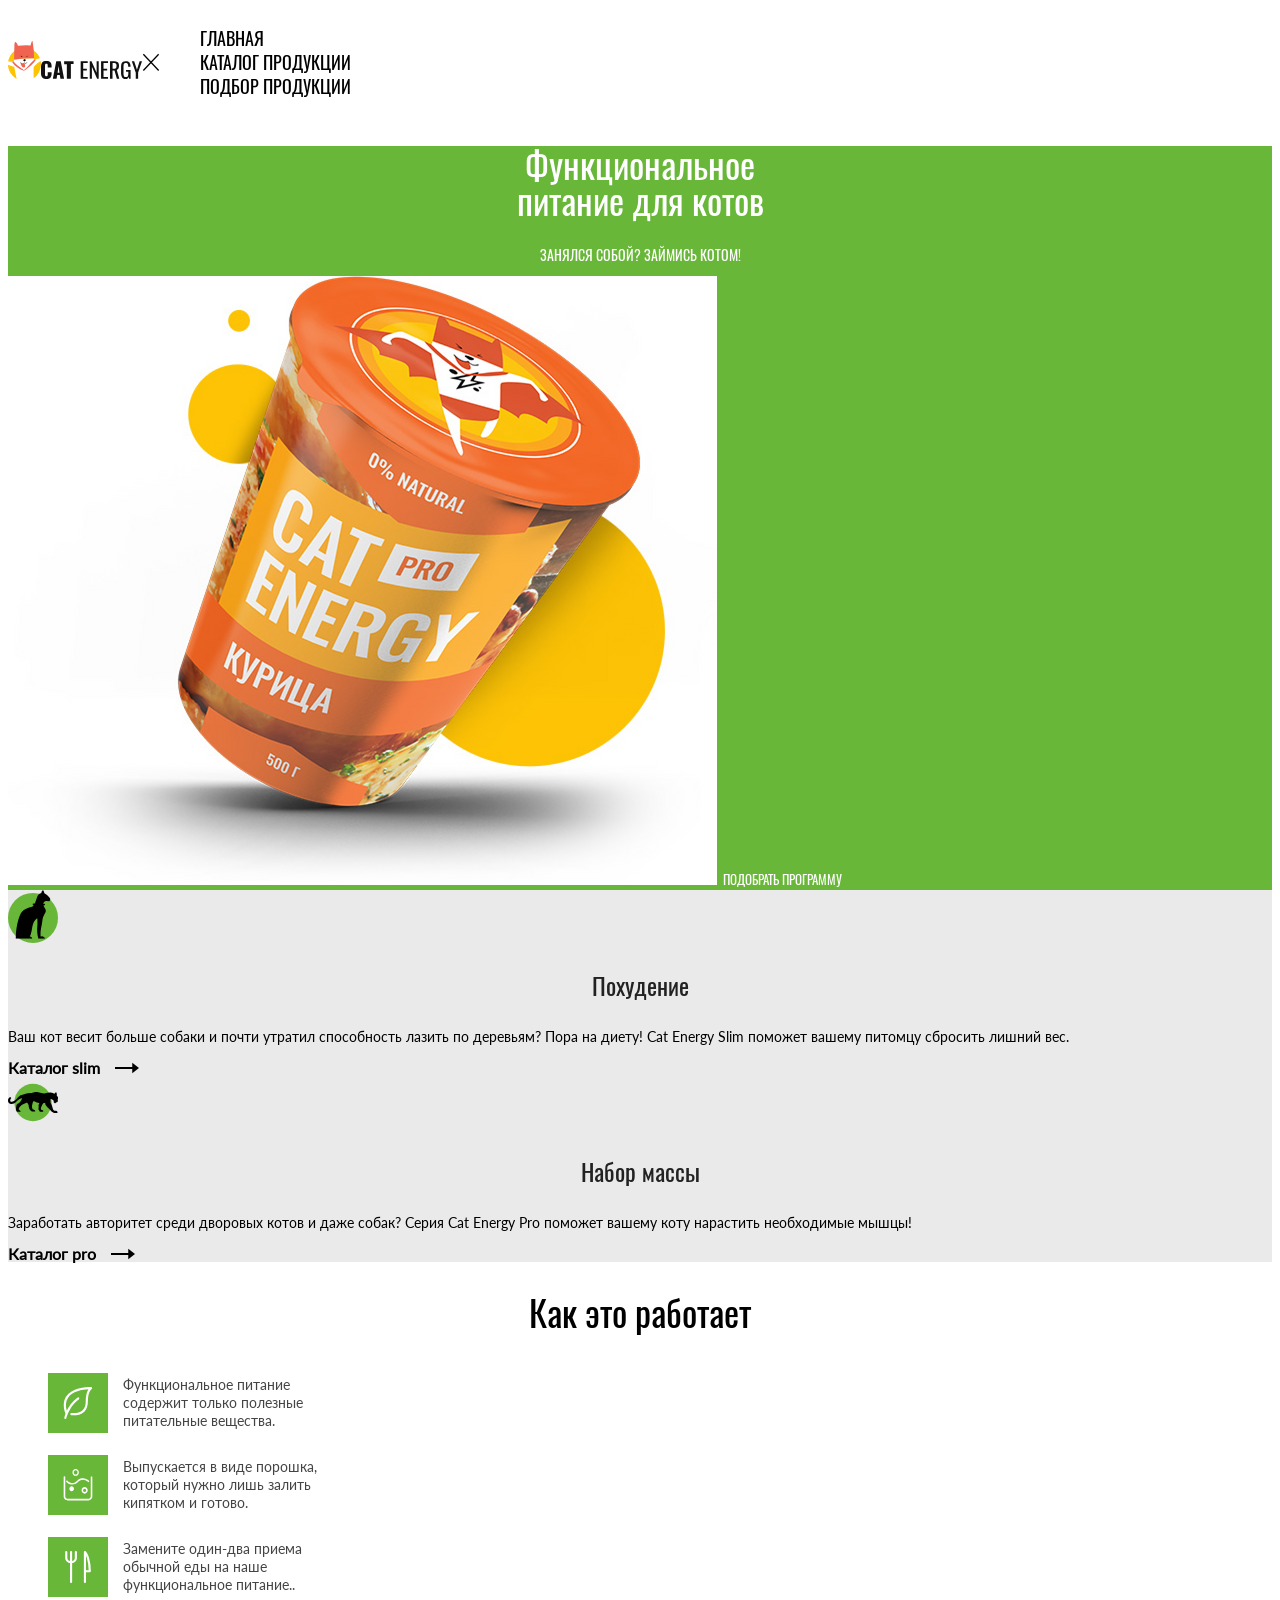
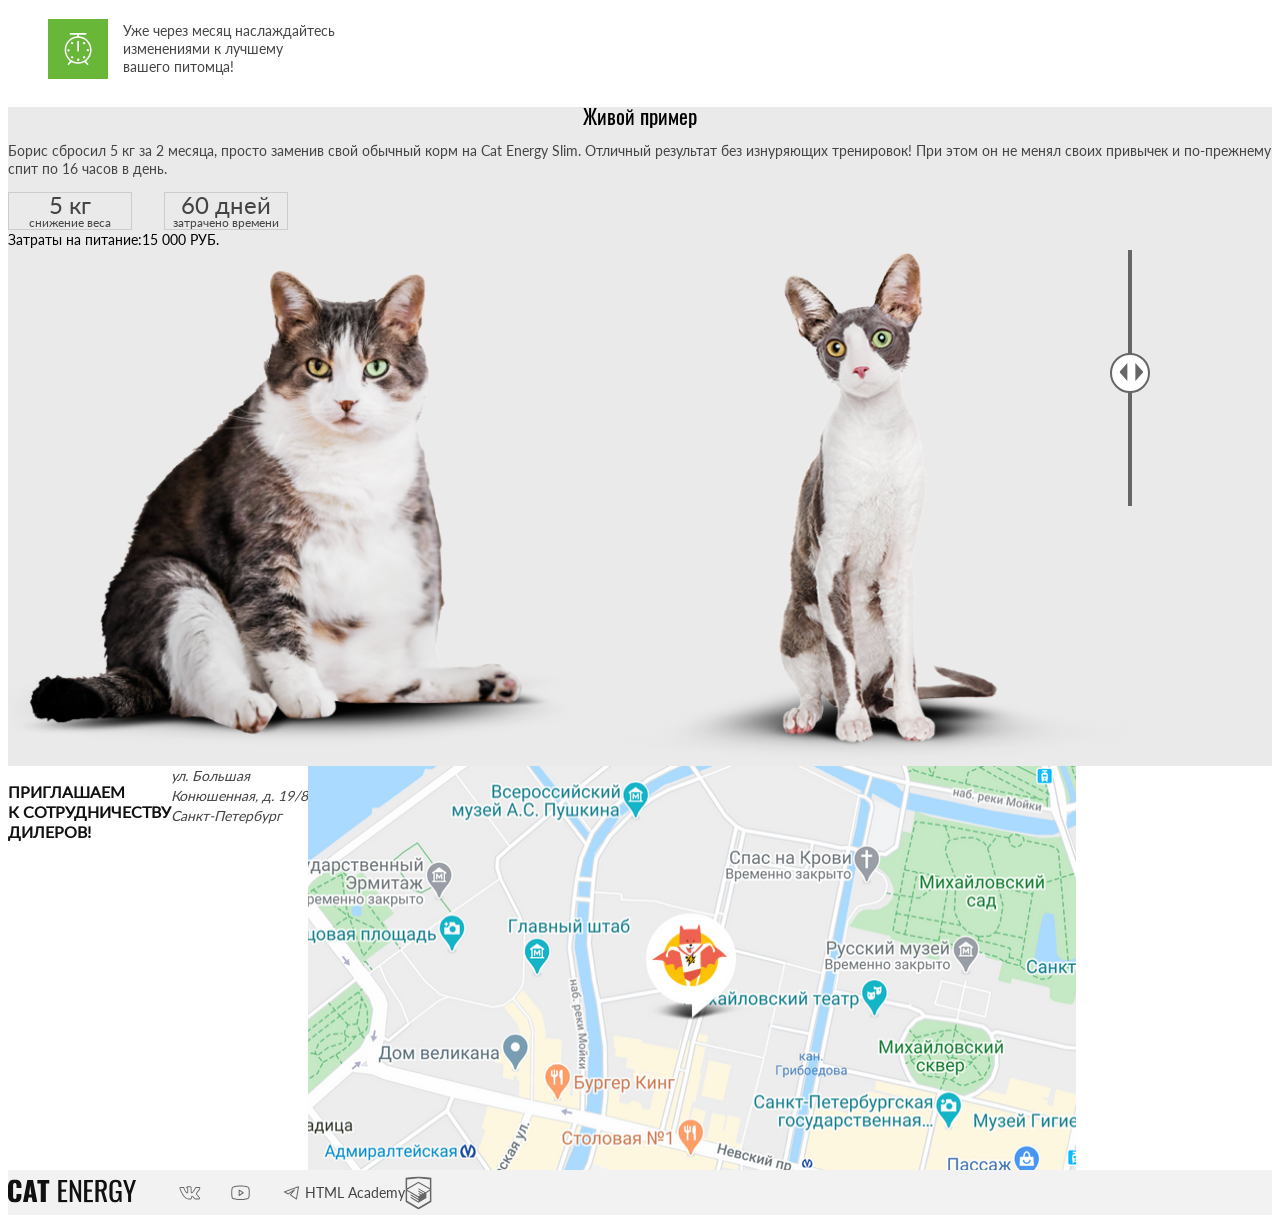
==== commit 45f7bc84: "Deploying to gh-pages from @ htmlacademy-adaptive/2410523-cat-energy-31@8b84c20b4e9eef59211f1da0543d" ====
--- a/2/index.html
+++ b/2/index.html
@@ -1 +1 @@
-<!DOCTYPE html><html lang="ru"><head><meta charset="UTF-8"><title>Cat Energy</title><meta name="viewport" content="width=device-width,initial-scale=1"><link rel="stylesheet" href="styles/styles.css"><link rel="icon" href="favicon.ico"><!-- 32×32 --><link rel="icon" href="favicons/icon.svg" type="image/svg+xml"><link rel="apple-touch-icon" href="favicons/apple.png"><!-- 180×180 --><link rel="icon" href="favicons/192.png"><!-- 192×192 --><link rel="icon" href="favicons/512.png"><!-- 512×512 --><link rel="manifest" href="manifest.webmanifest"><script src="scripts/index.js" defer="defer"></script></head><body><header class="header"><nav class="navigation wrapper"><a class="navigation__logo logo" href="index.html"><picture><source media="(min-width: 1440px)" width="60" height="50" type="image/svg+xml" srcset="images/logo/logo-desktop.svg"><source media="(min-width: 768px)" width="33" height="38" type="image/svg+xml" srcset="images/logo/logo-tablet.svg"><img class="logo__image" src="images/logo/logo-mobile.svg" width="33" height="38" alt="Логотип кота Energy"></picture><img class="logo__image-text" src="images/logo/logo-text.svg" width="101" height="18" alt="Логотип текст кот Energy"></a><div class="navigation__menu"><button class="navigation__menu-close" type="button"><span class="visually-hidden">Закрыть меню</span></button><ul class="navigation__menu-list"><li class="navigation__menu-item"><a class="navigation__menu-link navigation__menu-link--current" href="#">Главная</a></li><li class="navigation__menu-item"><a class="navigation__menu-link" href="#">Каталог продукции</a></li><li class="navigation__menu-item"><a class="navigation__menu-link" href="#">Подбор продукции</a></li></ul></div></nav></header><main class="main-wrapper"><section class="promo"><h1 class="promo__title title">Функциональное<br>питание для котов</h1><p class="promo__description">Занялся собой? Займись котом!</p><picture><source media="(min-width: 1440px)" width="552" height="499" type="image/png" srcset="images/promo/promo-cat@1x.png, images/promo/promo-cat@2x.png 2x"><source media="(min-width: 768px)" width="709" height="609" type="image/png" srcset="images/promo/promo-cat-tablet@1x.png, images/promo/promo-cat-tablet@2x.png 2x"><img class="promo__image" src="images/promo/promo-cat-mobile@2x.png" width="280" height="270" srcset="images/promo/promo-cat-mobile@1x.png, images/promo/promo-cat-mobile@2x.png 2x" alt="Корм для котов с курицей"></picture><button class="promo__button button" type="button">Подобрать программу</button></section><section class="programs wrapper"><h2 class="visually-hidden">Програмы питания</h2><div class="programs__card programs__card--slim"><h3 class="programs__card-title title title-h3">Похудение</h3><p class="programs__card-description">Ваш кот весит больше собаки и почти утратил способность лазить по деревьям? Пора на диету! Cat Energy Slim поможет вашему питомцу сбросить лишний вес.</p><a class="programs__card-link" href="catalog.html">Каталог slim</a></div><div class="programs__card programs__card--set"><h3 class="programs__card-title title title-h3">Набор массы</h3><p class="programs__card-description">Заработать авторитет среди дворовых котов и даже собак? Серия Cat Energy Pro поможет вашему коту нарастить необходимые мышцы!</p><a class="programs__card-link" href="catalog.html">Каталог pro</a></div></section><section class="working wrapper"><h2 class="working__title title title-h2">Как это работает</h2><ul class="working__list"><li class="working__item working__item--useful"><p class="working__item-text">Функциональное питание<br>содержит только полезные<br>питательные вещества.</p></li><li class="working__item working__item--powder"><p class="working__item-text">Выпускается в виде порошка,<br>который нужно лишь залить<br>кипятком и готово.</p></li><li class="working__item working__item--functional"><p class="working__item-text">Замените один-два приема<br>обычной еды на наше<br>функциональное питание..</p></li><li class="working__item working__item--upgrade"><p class="working__item-text">Уже через месяц наслаждайтесь<br>изменениями к лучшему<br>вашего питомца!</p></li></ul></section><section class="example"><h2 class="example__tittle title title-h2">Живой пример</h2><p class="example__description">Борис сбросил 5 кг за 2 месяца, просто заменив свой обычный корм на Cat Energy Slim. Отличный результат без изнуряющих тренировок! При этом он не менял своих привычек и по-прежнему спит по 16 часов в день.</p><div class="example__list"><div class="example__item"><span class="example__item-title">5 кг</span> <span class="example__item-text">снижение веса</span></div><div class="example__item"><span class="example__item-title">60 дней</span> <span class="example__item-text">затрачено времени</span></div></div><span class="example__cash">Затраты на питание:<span>15 000 РУБ.</span></span><div class="example__slider"><picture><source media="(min-width: 768px)" width="560" height="512" type="image/png" srcset="images/slider/slider-image-1-tablet@1x.png, images/slider/slider-image-1-tablet@2x.png 2x"><img class="example__slider-image example__slider-image--before" src="images/slider/slider-image-1-mobile@2x.png" srcset="images/slider/slider-image-1-mobile@1x.png, images/slider/slider-image-1-mobile@2x.png 2x" width="280" height="256" alt="Кот с лишнем весом"></picture><picture><source media="(min-width: 768px)" width="560" height="512" type="image/png" srcset="images/slider/slider-image-2-tablet@1x.png, images/slider/slider-image-2-tablet@2x.png 2x"><img class="example__slider-image example__slider-image--after" src="images/slider/slider-image-2-mobile@2x.png" srcset="images/slider/slider-image-2-mobile@1x.png, images/slider/slider-image-2-mobile@2x.png 2x" width="280" height="256" alt="Стройный кот"></picture><button class="example__button" type="button"><span class="visually-hidden">Кот изменят вес</span></button></div></section><section class="contacts"><h2 class="visually-hidden">Адрес для сотрудничества</h2><p class="contacts__description">приглашаем<br>к сотрудничеству<br>дилеров!</p><address class="contacts__text">ул. Большая<br>Конюшенная, д. 19/8<br><span>Санкт-Петербург</span></address><picture><source media="(min-width: 1440px)" width="1440" height="400" type="image/png" srcset="images/map/map-desktop@1x.png, images/map/map-desktop@2x.png 2x,"><source media="(min-width: 768px)" width="768" height="400" type="image/png" srcset="images/map/map-tablet@1x.png, images/map/map-tablet@2x.png 2x"><img class="contacts__map-image" src="images/map/map-mobile@2x.png" srcset="images/map/map-mobile@1x.png, images/map/map-mobile@2x.png 2x" width="320" height="362" alt="метка на карте для сотрудничества"></picture></section></main><footer class="footer"><div class="footer__wrapper wrapper"><a class="footer__logo" href="index.html"><img class="footer__logo-img" src="images/logo/logo-text.svg" width="128" height="24" alt="Логотип текст кот Energy"></a><ul class="socials"><li class="socials__item"><a class="socials__link" href="#" target="_blank" rel="noreferrer noopener"><svg xmlns="http://www.w3.org/2000/svg" width="27" height="17" fill="none" viewBox="0 0 27 17"><path fill="currentColor" d="M0 2.339C0 1.484.515 1.023 1.545.956l3.97.025a.52.52 0 0 1 .533.377c.409 1.257.866 2.343 1.372 3.257.506.913 1.168 1.965 1.985 3.156.071.15.187.226.346.226.125 0 .222-.059.293-.176l.08-.277.027-4.35c0-.302-.075-.503-.226-.604-.151-.1-.431-.176-.84-.226-.32-.05-.48-.235-.48-.553 0-.067.01-.118.027-.151C9.005.57 10.072.025 11.83.025L13.322 0c.675 0 1.234.16 1.678.478.444.318.666.821.666 1.509v5.708c.125.084.24.126.347.126.266 0 .497-.15.692-.453 1.954-2.582 3.011-4.308 3.17-5.18 0-.017.019-.059.054-.126.125-.251.329-.47.613-.654.284-.184.533-.31.746-.377a.554.554 0 0 1 .24-.05h4.13l.266.025c.355 0 .63.16.826.478.07.1.12.21.146.327.027.117.045.234.054.352.009.117.013.184.013.2v.177c-.124.687-.44 1.42-.946 2.2-.506.78-1.15 1.622-1.931 2.528-.782.905-1.27 1.5-1.466 1.785-.16.201-.24.386-.24.554 0 .134.071.285.213.452l3.89 4.627c.213.269.32.562.32.88 0 .386-.16.705-.48.956-.32.252-.701.394-1.145.428l-.453.025h-4.05a.855.855 0 0 0-.106.012.862.862 0 0 1-.107.013c-.39 0-.755-.16-1.092-.478-.125-.134-.96-1.123-2.505-2.967a1.387 1.387 0 0 0-.373-.327c-.07.268-.164.654-.28 1.157-.115.503-.2.863-.253 1.081l-.08.428c-.177.586-.55.938-1.119 1.056l-.373.025h-2.61c-1.475 0-2.945-.637-4.41-1.911-1.466-1.275-2.784-2.922-3.957-4.942C2.238 8.102 1.146 5.75.133 3.068A1.916 1.916 0 0 1 0 2.338Zm16.013 6.513c-.373 0-.71-.096-1.013-.29-.302-.192-.453-.456-.453-.791V1.987c0-.336-.089-.575-.266-.717-.178-.143-.489-.214-.933-.214l-1.518.05c-.764 0-1.341.126-1.732.378.781.352 1.172.922 1.172 1.71V7.62a1.5 1.5 0 0 1-.533 1.043 1.59 1.59 0 0 1-1.066.415c-.532 0-.94-.243-1.225-.729C7.06 6.371 6.03 4.493 5.356 2.716l-.24-.654-3.544-.025c-.231 0-.36.013-.386.038-.027.025-.04.096-.04.213 0 .151.017.31.053.478l.56 1.409c1.491 3.638 3.112 6.505 4.862 8.6 1.75 2.096 3.468 3.144 5.155 3.144h2.665c.106 0 .186-.03.24-.088.053-.06.097-.172.133-.34l.053-.251.506-2.213c.142-.302.267-.503.373-.604a.975.975 0 0 1 .693-.277c.426 0 .861.243 1.305.73l2.265 2.716c.142.218.293.327.453.327h4.396c.533 0 .8-.126.8-.378a.466.466 0 0 0-.08-.251l-3.864-4.552c-.302-.352-.453-.73-.453-1.131 0-.403.142-.788.427-1.157.23-.336.679-.893 1.345-1.673a37.63 37.63 0 0 0 1.745-2.188c.498-.679.826-1.295.986-1.848l.08-.327a.371.371 0 0 1-.027-.163.574.574 0 0 0-.026-.189h-4.183c-.267.1-.48.252-.64.453l-.16.478c-.444 1.156-1.607 2.942-3.49 5.356a1.892 1.892 0 0 1-1.305.503Z"/></svg> <span class="visually-hidden">Вконтакте</span></a></li><li class="socials__item"><a class="socials__link" href="#" target="_blank" rel="noreferrer noopener"><svg xmlns="http://www.w3.org/2000/svg" width="28" height="22" fill="none" viewBox="0 0 28 22"><path fill="currentColor" d="m17.85 10.793-5.236-3.491a.655.655 0 0 0-1.014.545v6.982a.654.654 0 0 0 1.014.546l5.237-3.491a.655.655 0 0 0 0-1.091Zm-4.94 2.814V9.07l3.403 2.27-3.404 2.268Zm12.48-8.563a2.4 2.4 0 0 0-1.452-1.637C20.218 1.978 14.251 2 14 2c-.25 0-6.218-.022-9.938 1.407A2.4 2.4 0 0 0 2.61 5.044C2.327 6.113 2 8.076 2 11.338c0 3.262.327 5.226.61 6.295a2.4 2.4 0 0 0 1.452 1.636c3.72 1.43 9.687 1.407 9.938 1.407h.076c.753 0 6.317-.043 9.862-1.407a2.4 2.4 0 0 0 1.451-1.636c.284-1.07.611-3.033.611-6.295s-.327-5.225-.61-6.294Zm-1.266 12.261a1.09 1.09 0 0 1-.655.742c-3.49 1.342-9.404 1.32-9.469 1.32-.066 0-5.978.022-9.47-1.32a1.09 1.09 0 0 1-.654-.742c-.261-1.003-.567-2.847-.567-5.967 0-3.12.306-4.963.567-5.967a1.09 1.09 0 0 1 .655-.742C8.02 3.287 13.935 3.31 14 3.31c.066 0 5.978-.022 9.47 1.32a1.092 1.092 0 0 1 .654.742c.262 1.004.567 2.847.567 5.967 0 3.12-.305 4.964-.567 5.967Z"/></svg> <span class="visually-hidden">Youtube</span></a></li><li class="socials__item"><a class="socials__link" href="#" target="_blank" rel="noreferrer noopener"><svg xmlns="http://www.w3.org/2000/svg" width="28" height="22" fill="none" viewBox="0 0 28 22"><path fill="currentColor" fill-rule="evenodd" d="M23.46 3.153c.18.15.265.382.227.611l-2.626 15.757a.657.657 0 0 1-1.012.439l-7.878-5.253a.657.657 0 0 1-.149-.956l2.611-3.263-4.36 2.906a.657.657 0 0 1-.658.041L4.363 10.81a.657.657 0 0 1 .073-1.205l18.383-6.566a.657.657 0 0 1 .642.115Zm-17.134 7.17 3.536 1.768 7.561-5.041a.656.656 0 0 1 .877.956l-4.805 6.006 6.438 4.292L22.208 4.65 6.326 10.323Z" clip-rule="evenodd"/></svg> <span class="visually-hidden">телеграм</span></a></li></ul><a class="footer__developer" href="https://htmlacademy.ru/intensive/adaptive"><span class="footer__developer-text">HTML Academy</span> <svg class="footer__developer-icon" xmlns="http://www.w3.org/2000/svg" width="27" height="34" fill="none" viewBox="0 0 27 34"><path fill="currentColor" d="M13.643.016 13.5 0 0 1.407v24.606L13.5 34 27 26.013V1.407L13.643.016Zm11.591 25L13.5 31.956 1.766 25.015V14.93l11.685 6.916.02 1.253-8.017-4.743-.011 1.225 8.046 4.809.02 1.286-8.045-4.758-.01 1.226L13.5 26.95l8.124-4.833V16.91l3.62-2.15-.01 10.256Zm0-11.564-3.22 1.88-1.482.875-7.065-4.187-.011 1.225 6.04 3.573-.053.031-.13.076-.86.492-4.986-2.948-.011 1.225 3.936 2.328-.933.61-.021.012-2.971-1.742-.011 1.225 1.947 1.135-1.988 1.186-11.618-6.872 11.638-6.958 11.8 6.834Zm0-1.225L13.44 5.31 1.766 12.22V2.99L13.5 1.764 25.234 2.99v9.237Z"/></svg></a></div></footer></body></html>+<!DOCTYPE html><html lang="ru"><head><meta charset="UTF-8"><title>Cat Energy</title><meta name="viewport" content="width=device-width,initial-scale=1"><link rel="stylesheet" href="styles/styles.css"><link rel="icon" href="favicon.ico"><!-- 32×32 --><link rel="icon" href="favicons/icon.svg" type="image/svg+xml"><link rel="apple-touch-icon" href="favicons/180.png"><!-- 180×180 --><link rel="icon" href="favicons/192.png"><!-- 192×192 --><link rel="icon" href="favicons/512.png"><!-- 512×512 --><link rel="manifest" href="manifest.webmanifest"><script src="scripts/index.js" defer="defer"></script></head><body><header class="header"><nav class="navigation wrapper"><a class="navigation__logo logo" href="index.html"><picture><source media="(min-width: 1440px)" width="60" height="50" type="image/svg+xml" srcset="images/logo/logo-desktop.svg"><source media="(min-width: 768px)" width="33" height="38" type="image/svg+xml" srcset="images/logo/logo-tablet.svg"><img class="logo__image" src="images/logo/logo-mobile.svg" width="33" height="38" alt="Логотип кота Energy"></picture><img class="logo__image-text" src="images/logo/logo-text.svg" width="101" height="18" alt="Логотип текст кот Energy"> </a><button class="navigation__open navigation__close" type="button"><span class="visually-hidden">Закрыть меню</span></button><div class="navigation__menu"><ul class="navigation__menu-list"><li class="navigation__menu-item"><a class="navigation__menu-link navigation__menu-link--current" href="#">Главная</a></li><li class="navigation__menu-item"><a class="navigation__menu-link" href="#">Каталог продукции</a></li><li class="navigation__menu-item"><a class="navigation__menu-link" href="#">Подбор продукции</a></li></ul></div></nav></header><main class="main-wrapper"><section class="promo"><h1 class="promo__title title">Функциональное<br>питание для котов</h1><p class="promo__description">Занялся собой? Займись котом!</p><picture><source media="(min-width: 1440px)" width="552" height="499" type="image/png" srcset="images/promo/promo-cat@1x.png, images/promo/promo-cat@2x.png 2x"><source media="(min-width: 768px)" width="709" height="609" type="image/png" srcset="images/promo/promo-cat-tablet@1x.png, images/promo/promo-cat-tablet@2x.png 2x"><img class="promo__image" src="images/promo/promo-cat-mobile@2x.png" width="280" height="270" srcset="images/promo/promo-cat-mobile@1x.png, images/promo/promo-cat-mobile@2x.png 2x" alt="Корм для котов с курицей"></picture><button class="promo__button button button--primary" type="button">Подобрать программу</button></section><section class="programs wrapper"><h2 class="visually-hidden">Програмы питания</h2><div class="programs__card programs__card--slim"><h3 class="programs__card-title title title-h3">Похудение</h3><p class="programs__card-description">Ваш кот весит больше собаки и почти утратил способность лазить по деревьям? Пора на диету! Cat Energy Slim поможет вашему питомцу сбросить лишний вес.</p><a class="programs__card-link" href="catalog.html"><b>Каталог slim</b></a></div><div class="programs__card programs__card--set"><h3 class="programs__card-title title title-h3">Набор массы</h3><p class="programs__card-description">Заработать авторитет среди дворовых котов и даже собак? Серия Cat Energy Pro поможет вашему коту нарастить необходимые мышцы!</p><a class="programs__card-link" href="catalog.html"><b>Каталог pro</b></a></div></section><section class="working wrapper"><h2 class="working__title title title-h2">Как это работает</h2><ul class="working__list"><li class="working__item working__item--useful"><p class="working__item-text">Функциональное питание<br>содержит только полезные<br>питательные вещества.</p></li><li class="working__item working__item--powder"><p class="working__item-text">Выпускается в виде порошка,<br>который нужно лишь залить<br>кипятком и готово.</p></li><li class="working__item working__item--functional"><p class="working__item-text">Замените один-два приема<br>обычной еды на наше<br>функциональное питание..</p></li><li class="working__item working__item--upgrade"><p class="working__item-text">Уже через месяц наслаждайтесь<br>изменениями к лучшему<br>вашего питомца!</p></li></ul></section><section class="example"><h2 class="example__tittle title title-h2">Живой пример</h2><p class="example__description">Борис сбросил 5 кг за 2 месяца, просто заменив свой обычный корм на Cat Energy Slim. Отличный результат без изнуряющих тренировок! При этом он не менял своих привычек и по-прежнему спит по 16 часов в день.</p><div class="example__list"><div class="example__item"><span class="example__item-title">5 кг</span> <span class="example__item-text">снижение веса</span></div><div class="example__item"><span class="example__item-title">60 дней</span> <span class="example__item-text">затрачено времени</span></div></div><span class="example__cash">Затраты на питание:<span>15 000 РУБ.</span></span><div class="example__slider"><picture><source media="(min-width: 768px)" width="560" height="512" type="image/png" srcset="images/slider/slider-image-1-tablet@1x.png, images/slider/slider-image-1-tablet@2x.png 2x"><img class="example__slider-image example__slider-image--before" src="images/slider/slider-image-1-mobile@2x.png" srcset="images/slider/slider-image-1-mobile@1x.png, images/slider/slider-image-1-mobile@2x.png 2x" width="280" height="256" alt="Кот с лишнем весом"></picture><picture><source media="(min-width: 768px)" width="560" height="512" type="image/png" srcset="images/slider/slider-image-2-tablet@1x.png, images/slider/slider-image-2-tablet@2x.png 2x"><img class="example__slider-image example__slider-image--after" src="images/slider/slider-image-2-mobile@2x.png" srcset="images/slider/slider-image-2-mobile@1x.png, images/slider/slider-image-2-mobile@2x.png 2x" width="280" height="256" alt="Стройный кот"></picture><button class="example__button" type="button"><span class="visually-hidden">Кот изменят вес</span></button></div></section><section class="contacts"><h2 class="visually-hidden">Адрес для сотрудничества</h2><p class="contacts__description">приглашаем<br>к сотрудничеству<br>дилеров!</p><address class="contacts__text">ул. Большая<br>Конюшенная, д. 19/8<br><span>Санкт-Петербург</span></address><picture><source media="(min-width: 1440px)" width="1440" height="400" type="image/png" srcset="images/map/map-desktop@1x.png, images/map/map-desktop@2x.png 2x,"><source media="(min-width: 768px)" width="768" height="400" type="image/png" srcset="images/map/map-tablet@1x.png, images/map/map-tablet@2x.png 2x"><img class="contacts__map-image" src="images/map/map-mobile@2x.png" srcset="images/map/map-mobile@1x.png, images/map/map-mobile@2x.png 2x" width="320" height="362" alt="метка на карте для сотрудничества"></picture></section></main><footer class="footer"><div class="footer__wrapper wrapper"><a class="footer__logo" href="index.html"><img class="footer__logo-img" src="images/logo/logo-text.svg" width="128" height="24" alt="Логотип текст кот Energy"></a><ul class="socials"><li class="socials__item"><a class="socials__link socials__link--vk" href="#" target="_blank" rel="noreferrer noopener"><span class="visually-hidden">Вконтакте</span></a></li><li class="socials__item"><a class="socials__link socials__link--youtube" href="#" target="_blank" rel="noreferrer noopener"><span class="visually-hidden">Youtube</span></a></li><li class="socials__item"><a class="socials__link socials__link--tg" href="#" target="_blank" rel="noreferrer noopener"><span class="visually-hidden">телеграм</span></a></li></ul><a class="footer__developer" href="https://htmlacademy.ru/intensive/adaptive"><span class="footer__developer-text">HTML Academy</span></a></div></footer></body></html>
--- a/2/styles/styles.css
+++ b/2/styles/styles.css
@@ -0,0 +1 @@
+@font-face{font-family:Lato;font-weight:400;font-style:normal;font-display:swap;src:url(../fonts/lato/Lato-Regular.woff2)format("woff2")}@font-face{font-family:Oswald;font-weight:400;font-style:normal;font-display:swap;src:url(../fonts/oswald/oswaldregular.woff2)format("woff2")}*,:before,:after{box-sizing:border-box}body{color:#444;background-color:#fff;font-family:Lato,Arial,sans-serif;font-size:14px;line-height:18px}a{text-decoration:none}.title{color:#000;font-family:Oswald,Arial,sans-serif;font-weight:400}.visually-hidden{white-space:nowrap;-webkit-clip-path:inset(100%);clip-path:inset(100%);clip:rect(0 0 0 0);border:0;width:1px;height:1px;margin:-1px;padding:0;position:absolute;overflow:hidden}.button{text-transform:uppercase;text-align:center;border-style:none;font-family:Oswald,Arial,sans-serif}.button--primary{color:#fff;background-color:#68b738}.button--primary:hover{background-color:#5eaa2f}.button--primary:active{color:#ffffff4d;background-color:#5eaa2f}.button--secondary{color:#444;background-color:#f2f2f2}.button--secondary:hover,.button--secondary:active{background-color:#ebebeb}.page__body{font-family:Lato,Arial,sans-serif}.header{color:#000;background-color:#fff}.navigation{color:#000;background-color:#fff;align-items:center;display:flex}.navigation__menu{text-transform:uppercase;font-family:Oswald,Arial,sans-serif;font-size:18px;line-height:24px;display:flex}.navigation__menu-list{list-style:none}.navigation__menu-link{color:#000}.navigation__open{cursor:pointer;background-color:#000;border:none;width:28px;height:24px;padding:0;display:block;-webkit-mask-image:url(../icons/stack.svg#burger);mask-image:url(../icons/stack.svg#burger)}.navigation__open:hover{opacity:.8}.navigation__open:active{opacity:.6}.navigation__close{cursor:pointer;background-color:#000;width:18px;height:18px;-webkit-mask-image:url(../icons/stack.svg#close);mask-image:url(../icons/stack.svg#close)}.navigation__close:hover{opacity:.8}.navigation__close:active{opacity:.6}.logo__image:hover,.logo__image-text:hover{opacity:.8}.logo__image:active,.logo__image-text:active{opacity:.6}.promo{color:#000;background-color:#68b738}.promo__title{text-align:center;color:#fff;font-size:36px;line-height:36px}.promo__description{color:#fff;text-transform:uppercase;text-align:center;font-family:Oswald,Arial,sans-serif;font-size:14px;line-height:14px}.programs{color:#000;background-color:#fff}.programs__card{background-color:#eaeaea}.programs__card--slim:before{content:"";background-image:url(../icons/stack.svg#cat-sitting);width:50px;height:53px;display:block}.programs__card--set:before{content:"";background-image:url(../icons/stack.svg#cat-stand);width:50px;height:53px;display:block}.programs__card-title{font-size:24px;line-height:37px;position:relative}.programs__card-description{position:relative}.programs__card-link{color:#000;text-align:center;align-items:center;gap:15px;font-size:16px;line-height:16px;display:flex}.programs__card-link:hover:after{background-color:#000;width:32px;height:12px;transition:-webkit-mask-position 3s linear,mask-position 3s linear;display:block;-webkit-mask-image:url(../icons/stack.svg#cursor-hover);mask-image:url(../icons/stack.svg#cursor-hover);-webkit-mask-position:50%;mask-position:50%;-webkit-mask-repeat:no-repeat;mask-repeat:no-repeat}.programs__card-link:active{opacity:.3}.programs__card-link:after{content:"";background-color:#000;width:24px;height:12px;display:block;-webkit-mask-image:url(../icons/stack.svg#cursor);mask-image:url(../icons/stack.svg#cursor);-webkit-mask-position:50%;mask-position:50%;-webkit-mask-repeat:no-repeat;mask-repeat:no-repeat}.title-h2{color:#000;text-align:center;font-family:Oswald,Arial,sans-serif}.title-h3{color:#222;text-align:center;font-family:Oswald,Arial,sans-serif}.working__list{list-style-type:none}.working__item{align-items:center;gap:15px;display:flex}.working__item:before{content:"";background-color:#68b738;width:60px;height:60px;display:block}.working__item--useful:before{content:"";background-image:url(../icons/stack.svg#sheet);background-position:50%;background-repeat:no-repeat;background-size:30px 32px;display:block}.working__item--powder:before{content:"";background-image:url(../icons/stack.svg#powder);background-position:50%;background-repeat:no-repeat;background-size:30px 32px;display:block}.working__item--functional:before{content:"";background-image:url(../icons/stack.svg#knife-fork);background-position:50%;background-repeat:no-repeat;background-size:30px 32px;display:block}.working__item--upgrade:before{content:"";background-image:url(../icons/stack.svg#alarm);background-position:50%;background-repeat:no-repeat;background-size:30px 32px;display:block}.working__title{font-size:36px;line-height:40px}.working__item-text{display:flex}.example{background-color:#eaeaea}.example__title{color:#000;text-align:center;font-size:40px;line-height:36px}.example__list{gap:32px;display:flex}.example__item{text-align:center;border:1px solid #cdcdcd;flex-direction:column;width:124px;display:flex}.example__item-title{font-size:24px;line-height:24px}.example__item-text{text-align:center;font-size:12px;line-height:12px}.example__cash{color:#000;text-align:center;line-height:20px}.example__slider{display:flex}.example__button{z-index:2;cursor:pointer;background-color:#666;border-style:none;width:4px;height:256px;padding:0;display:block;position:relative}.example__button:hover,.example__button:hover:after{background-color:#68b738}.example__button:hover:before{border-color:#68b738}.example__button:active,.example__button:active:before,.example__button:active:after{opacity:.6}.example__button:before{content:"";background-color:#fff;background-position:50%;border:2px solid #666;border-radius:50%;width:40px;height:40px;display:block;position:absolute;top:40%;left:-18px}.example__button:after{content:"";background-color:#666;width:24px;height:18px;display:block;position:absolute;top:44%;left:0;transform:translate(-36%);-webkit-mask-image:url(../icons/stack.svg#slider-arrow);mask-image:url(../icons/stack.svg#slider-arrow)}.contacts{flex-wrap:wrap;display:flex}.contacts__description{color:#111;text-transform:uppercase;font-size:16px;font-weight:700;line-height:20px}.contacts__text{color:#444;font-size:14px;line-height:20px}.contacts__map-image{height:100%}.subscribe{color:#000;text-align:center;font-family:Oswald,Arial,sans-serif;font-size:16px;line-height:24px}.subscribe__title{font-size:24px;line-height:24px}.subscribe__description{font-weight:700}.form__input{color:#444;border:1px solid #e7e7e7;font-family:Oswald,Arial,sans-serif;font-size:20px;line-height:30px}.form__input:hover{border-color:#cdcdcd}.form__input:focus{border-color:#fff;outline:2px solid #444}.form__input:invalid{border-color:#fff;outline:2px solid #ff8282}.form__button{font-size:20px;line-height:26px}.footer{background-color:#f2f2f2}.footer__wrapper{align-items:center;display:flex}.footer__logo-img:hover{opacity:.8}.footer__logo-img:active{opacity:.3}.footer__developer-text{color:#444;align-items:center;display:flex}.footer__developer-text:hover:after{background-color:#68b738}.footer__developer-text:after{content:"";background-color:#666;width:27px;height:34px;display:block;-webkit-mask-image:url(../icons/stack.svg#developer);mask-image:url(../icons/stack.svg#developer);-webkit-mask-position:50%;mask-position:50%;-webkit-mask-size:27px 34px;mask-size:27px 34px}.socials{gap:24px;list-style-type:none;display:flex}.socials__link{width:27px;height:17px}.socials__link:hover:after{background-color:#68b738}.socials__link:active:after{opacity:.3}.socials__link--vk:after{content:"";background-color:#666;width:27px;height:17px;display:block;-webkit-mask-image:url(../icons/stack.svg#vkontakte);mask-image:url(../icons/stack.svg#vkontakte)}.socials__link--youtube:after{content:"";background-color:#666;width:27px;height:17px;display:block;-webkit-mask-image:url(../icons/stack.svg#youtube);mask-image:url(../icons/stack.svg#youtube)}.socials__link--tg:after{content:"";background-color:#666;width:27px;height:17px;display:block;-webkit-mask-image:url(../icons/stack.svg#telegram);mask-image:url(../icons/stack.svg#telegram)}.catalog__title{color:#000;font-size:36px;line-height:36px}.catalog__list{list-style-type:none}.catalog__prices-title{color:#111;font-size:16px}.product-card{font-size:16px;line-height:20px}.product-card__title{color:#222;font-family:Oswald,Arial,sans-serif}.subproducts__title{font-size:24px;line-height:24px}.subproducts__list{list-style-type:none}.subproducts__item{font-size:14px;line-height:14px}.subproducts__heading{color:#222;font-size:16px;font-weight:700;line-height:16px}.gift{color:#000;background-color:#68b738;font-size:20px;line-height:16px}.gift-description{text-align:center}.gift-description:before{content:"";background-image:url(../icons/stack.svg#gift);background-position:50%;width:78px;height:80px;margin:0 auto;display:block}
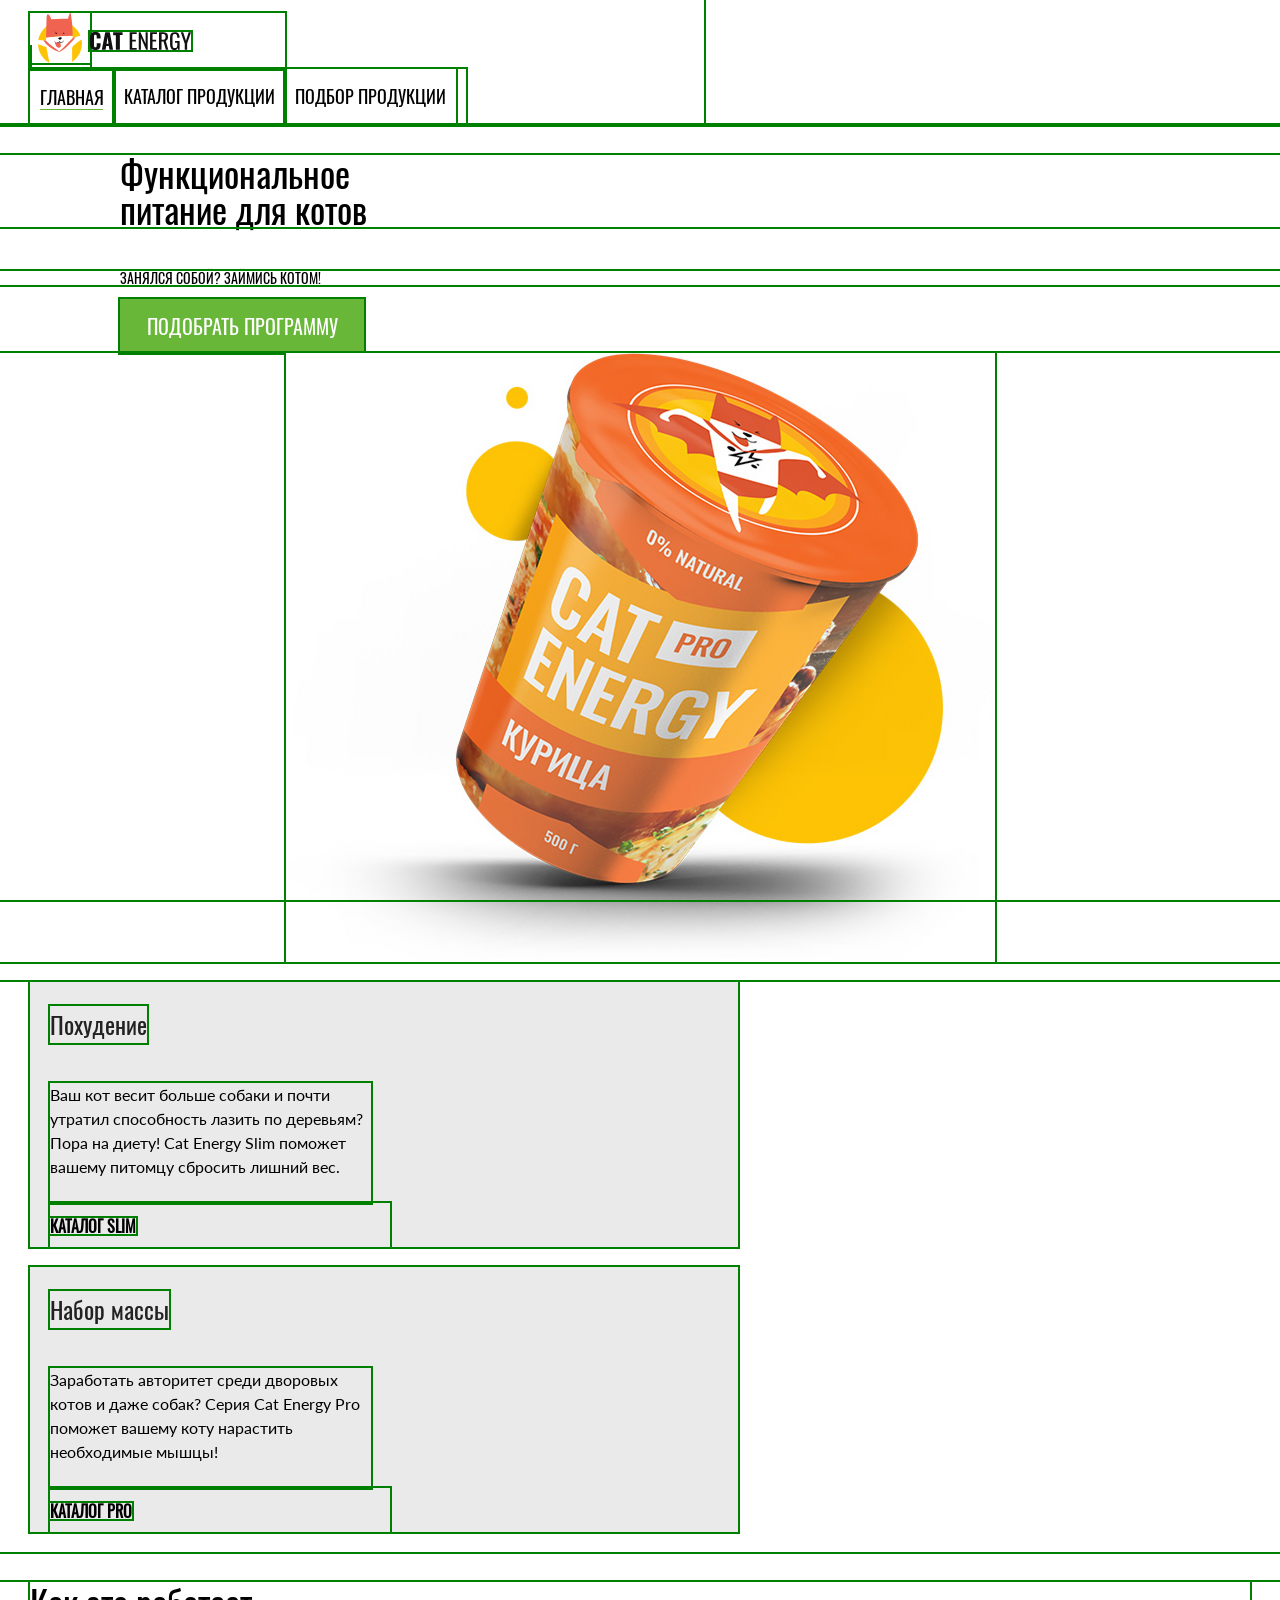
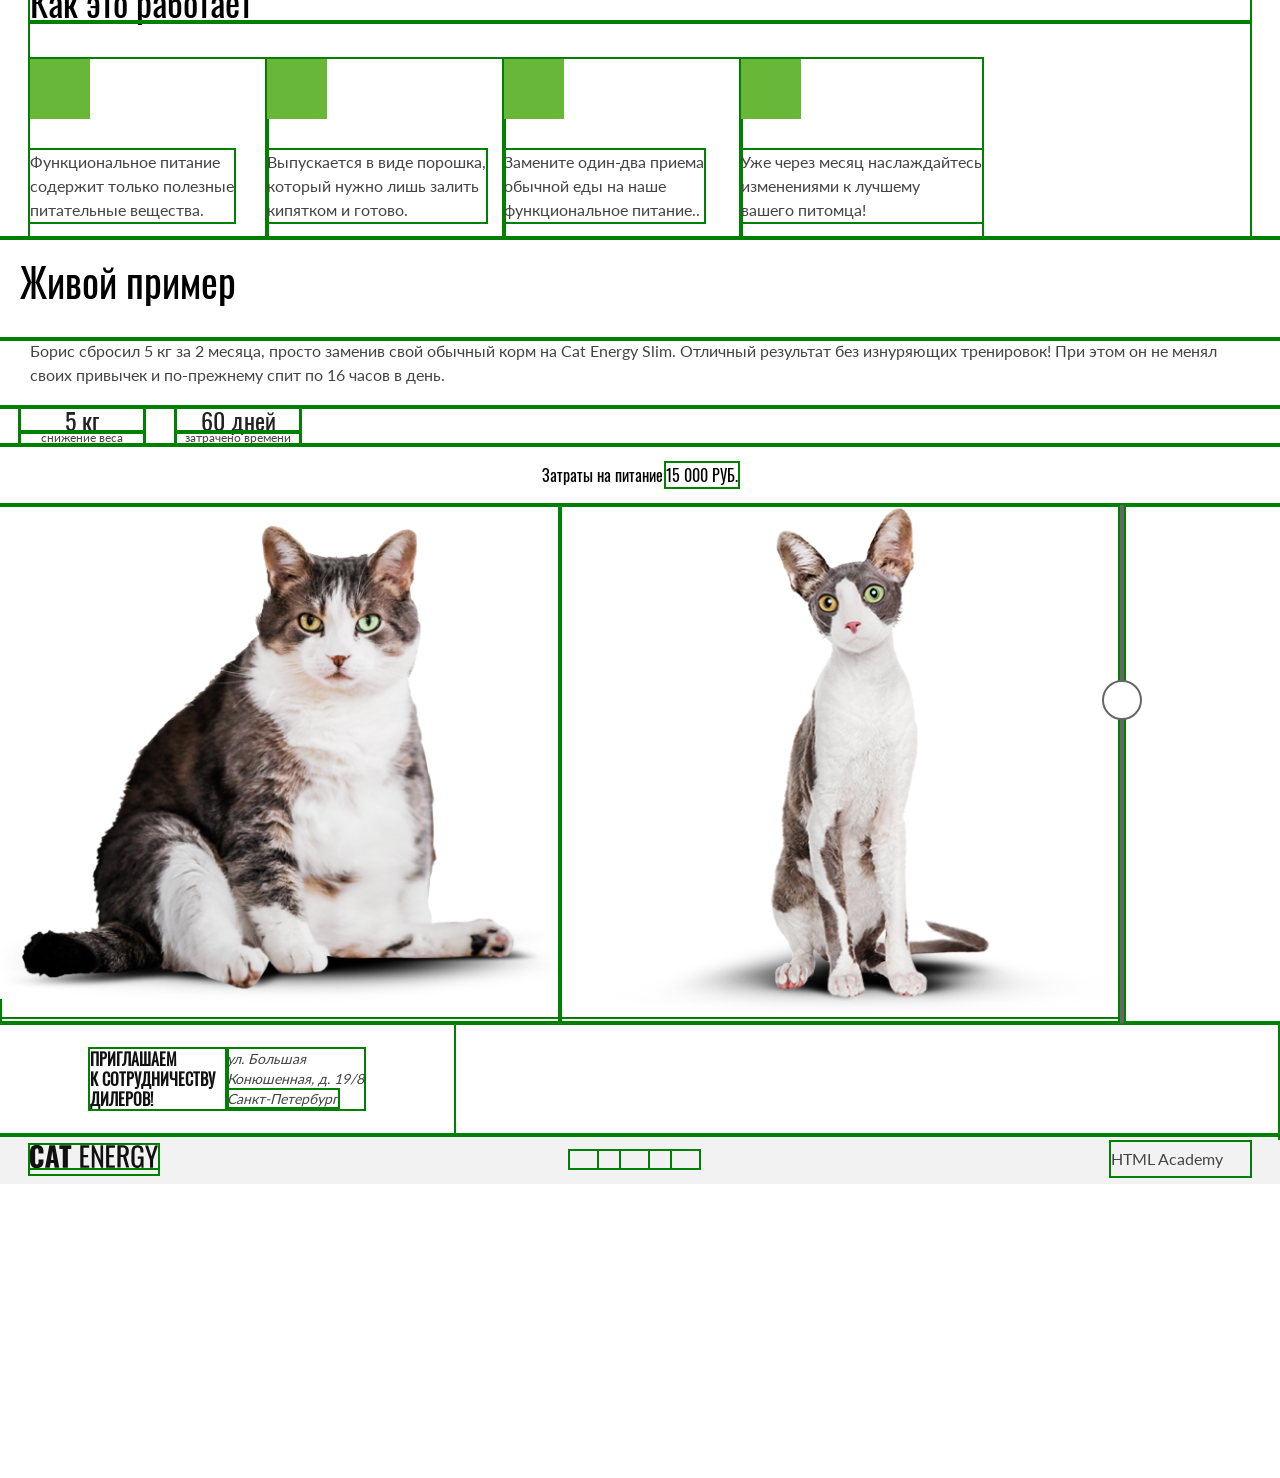
==== commit c1b451ca: "Deploying to gh-pages from @ htmlacademy-adaptive/2410523-cat-energy-31@8b84c20b4e9eef59211f1da0543d" ====
--- a/2/index.html
+++ b/2/index.html
@@ -1 +1 @@
-<!DOCTYPE html><html lang="ru"><head><meta charset="UTF-8"><title>Cat Energy</title><meta name="viewport" content="width=device-width,initial-scale=1"><link rel="stylesheet" href="styles/styles.css"><link rel="icon" href="favicon.ico"><!-- 32×32 --><link rel="icon" href="favicons/icon.svg" type="image/svg+xml"><link rel="apple-touch-icon" href="favicons/180.png"><!-- 180×180 --><link rel="icon" href="favicons/192.png"><!-- 192×192 --><link rel="icon" href="favicons/512.png"><!-- 512×512 --><link rel="manifest" href="manifest.webmanifest"><script src="scripts/index.js" defer="defer"></script></head><body><header class="header"><nav class="navigation wrapper"><a class="navigation__logo logo" href="index.html"><picture><source media="(min-width: 1440px)" width="60" height="50" type="image/svg+xml" srcset="images/logo/logo-desktop.svg"><source media="(min-width: 768px)" width="33" height="38" type="image/svg+xml" srcset="images/logo/logo-tablet.svg"><img class="logo__image" src="images/logo/logo-mobile.svg" width="33" height="38" alt="Логотип кота Energy"></picture><img class="logo__image-text" src="images/logo/logo-text.svg" width="101" height="18" alt="Логотип текст кот Energy"> </a><button class="navigation__open navigation__close" type="button"><span class="visually-hidden">Закрыть меню</span></button><div class="navigation__menu"><ul class="navigation__menu-list"><li class="navigation__menu-item"><a class="navigation__menu-link navigation__menu-link--current" href="#">Главная</a></li><li class="navigation__menu-item"><a class="navigation__menu-link" href="#">Каталог продукции</a></li><li class="navigation__menu-item"><a class="navigation__menu-link" href="#">Подбор продукции</a></li></ul></div></nav></header><main class="main-wrapper"><section class="promo"><h1 class="promo__title title">Функциональное<br>питание для котов</h1><p class="promo__description">Занялся собой? Займись котом!</p><picture><source media="(min-width: 1440px)" width="552" height="499" type="image/png" srcset="images/promo/promo-cat@1x.png, images/promo/promo-cat@2x.png 2x"><source media="(min-width: 768px)" width="709" height="609" type="image/png" srcset="images/promo/promo-cat-tablet@1x.png, images/promo/promo-cat-tablet@2x.png 2x"><img class="promo__image" src="images/promo/promo-cat-mobile@2x.png" width="280" height="270" srcset="images/promo/promo-cat-mobile@1x.png, images/promo/promo-cat-mobile@2x.png 2x" alt="Корм для котов с курицей"></picture><button class="promo__button button button--primary" type="button">Подобрать программу</button></section><section class="programs wrapper"><h2 class="visually-hidden">Програмы питания</h2><div class="programs__card programs__card--slim"><h3 class="programs__card-title title title-h3">Похудение</h3><p class="programs__card-description">Ваш кот весит больше собаки и почти утратил способность лазить по деревьям? Пора на диету! Cat Energy Slim поможет вашему питомцу сбросить лишний вес.</p><a class="programs__card-link" href="catalog.html"><b>Каталог slim</b></a></div><div class="programs__card programs__card--set"><h3 class="programs__card-title title title-h3">Набор массы</h3><p class="programs__card-description">Заработать авторитет среди дворовых котов и даже собак? Серия Cat Energy Pro поможет вашему коту нарастить необходимые мышцы!</p><a class="programs__card-link" href="catalog.html"><b>Каталог pro</b></a></div></section><section class="working wrapper"><h2 class="working__title title title-h2">Как это работает</h2><ul class="working__list"><li class="working__item working__item--useful"><p class="working__item-text">Функциональное питание<br>содержит только полезные<br>питательные вещества.</p></li><li class="working__item working__item--powder"><p class="working__item-text">Выпускается в виде порошка,<br>который нужно лишь залить<br>кипятком и готово.</p></li><li class="working__item working__item--functional"><p class="working__item-text">Замените один-два приема<br>обычной еды на наше<br>функциональное питание..</p></li><li class="working__item working__item--upgrade"><p class="working__item-text">Уже через месяц наслаждайтесь<br>изменениями к лучшему<br>вашего питомца!</p></li></ul></section><section class="example"><h2 class="example__tittle title title-h2">Живой пример</h2><p class="example__description">Борис сбросил 5 кг за 2 месяца, просто заменив свой обычный корм на Cat Energy Slim. Отличный результат без изнуряющих тренировок! При этом он не менял своих привычек и по-прежнему спит по 16 часов в день.</p><div class="example__list"><div class="example__item"><span class="example__item-title">5 кг</span> <span class="example__item-text">снижение веса</span></div><div class="example__item"><span class="example__item-title">60 дней</span> <span class="example__item-text">затрачено времени</span></div></div><span class="example__cash">Затраты на питание:<span>15 000 РУБ.</span></span><div class="example__slider"><picture><source media="(min-width: 768px)" width="560" height="512" type="image/png" srcset="images/slider/slider-image-1-tablet@1x.png, images/slider/slider-image-1-tablet@2x.png 2x"><img class="example__slider-image example__slider-image--before" src="images/slider/slider-image-1-mobile@2x.png" srcset="images/slider/slider-image-1-mobile@1x.png, images/slider/slider-image-1-mobile@2x.png 2x" width="280" height="256" alt="Кот с лишнем весом"></picture><picture><source media="(min-width: 768px)" width="560" height="512" type="image/png" srcset="images/slider/slider-image-2-tablet@1x.png, images/slider/slider-image-2-tablet@2x.png 2x"><img class="example__slider-image example__slider-image--after" src="images/slider/slider-image-2-mobile@2x.png" srcset="images/slider/slider-image-2-mobile@1x.png, images/slider/slider-image-2-mobile@2x.png 2x" width="280" height="256" alt="Стройный кот"></picture><button class="example__button" type="button"><span class="visually-hidden">Кот изменят вес</span></button></div></section><section class="contacts"><h2 class="visually-hidden">Адрес для сотрудничества</h2><p class="contacts__description">приглашаем<br>к сотрудничеству<br>дилеров!</p><address class="contacts__text">ул. Большая<br>Конюшенная, д. 19/8<br><span>Санкт-Петербург</span></address><picture><source media="(min-width: 1440px)" width="1440" height="400" type="image/png" srcset="images/map/map-desktop@1x.png, images/map/map-desktop@2x.png 2x,"><source media="(min-width: 768px)" width="768" height="400" type="image/png" srcset="images/map/map-tablet@1x.png, images/map/map-tablet@2x.png 2x"><img class="contacts__map-image" src="images/map/map-mobile@2x.png" srcset="images/map/map-mobile@1x.png, images/map/map-mobile@2x.png 2x" width="320" height="362" alt="метка на карте для сотрудничества"></picture></section></main><footer class="footer"><div class="footer__wrapper wrapper"><a class="footer__logo" href="index.html"><img class="footer__logo-img" src="images/logo/logo-text.svg" width="128" height="24" alt="Логотип текст кот Energy"></a><ul class="socials"><li class="socials__item"><a class="socials__link socials__link--vk" href="#" target="_blank" rel="noreferrer noopener"><span class="visually-hidden">Вконтакте</span></a></li><li class="socials__item"><a class="socials__link socials__link--youtube" href="#" target="_blank" rel="noreferrer noopener"><span class="visually-hidden">Youtube</span></a></li><li class="socials__item"><a class="socials__link socials__link--tg" href="#" target="_blank" rel="noreferrer noopener"><span class="visually-hidden">телеграм</span></a></li></ul><a class="footer__developer" href="https://htmlacademy.ru/intensive/adaptive"><span class="footer__developer-text">HTML Academy</span></a></div></footer></body></html>+<!DOCTYPE html><html lang="ru"><head><meta charset="UTF-8"><title>Cat Energy</title><meta name="viewport" content="width=device-width,initial-scale=1"><link rel="stylesheet" href="styles/styles.css"><link rel="icon" href="favicon.ico"><!-- 32×32 --><link rel="icon" href="favicons/icon.svg" type="image/svg+xml"><link rel="apple-touch-icon" href="favicons/180.png"><!-- 180×180 --><link rel="icon" href="favicons/192.png"><!-- 192×192 --><link rel="icon" href="favicons/512.png"><!-- 512×512 --><link rel="manifest" href="manifest.webmanifest"><script src="scripts/index.js" defer="defer"></script></head><body><header class="header"><nav class="navigation wrapper"><a class="navigation__logo logo" href="index.html"><picture><source media="(min-width: 1440px)" width="60" height="50" type="image/svg+xml" srcset="images/logo/logo-desktop.svg"><img class="logo__image" src="images/logo/logo-mobile.svg" width="33" height="38" alt="Логотип кота Energy"></picture><img class="logo__image-text" src="images/logo/logo-text.svg" width="101" height="18" alt="Логотип текст кот Energy"> </a><button class="navigation__close navigation__open" type="button"><span class="visually-hidden">Закрыть меню</span></button><div class="navigation__menu--open navigation__menu"><ul class="navigation__menu-list"><li class="navigation__menu-item"><a class="navigation__menu-link navigation__menu-link--current" href="#">Главная</a></li><li class="navigation__menu-item"><a class="navigation__menu-link" href="#">Каталог продукции</a></li><li class="navigation__menu-item"><a class="navigation__menu-link" href="#">Подбор продукции</a></li></ul></div></nav></header><main class="main-wrapper"><section class="promo"><h1 class="promo__title title">Функциональное<br>питание для котов</h1><p class="promo__description">Занялся собой? Займись котом!</p><picture><source media="(min-width: 1440px)" width="552" height="499" type="image/png" srcset="images/promo/promo-cat@1x.png, images/promo/promo-cat@2x.png 2x"><source media="(min-width: 768px)" width="709" height="609" type="image/png" srcset="images/promo/promo-cat-tablet@1x.png, images/promo/promo-cat-tablet@2x.png 2x"><img class="promo__image" src="images/promo/promo-cat-mobile@2x.png" width="280" height="270" srcset="images/promo/promo-cat-mobile@1x.png, images/promo/promo-cat-mobile@2x.png 2x" alt="Корм для котов с курицей"></picture><button class="promo__button button button--primary" type="button">Подобрать программу</button></section><section class="programs wrapper"><h2 class="visually-hidden">Програмы питания</h2><div class="programs__card programs__card--slim"><h3 class="programs__card-title title title-h3">Похудение</h3><p class="programs__card-description">Ваш кот весит больше собаки и почти утратил способность лазить по деревьям? Пора на диету! Cat Energy Slim поможет вашему питомцу сбросить лишний вес.</p><a class="programs__card-link" href="catalog.html"><b>Каталог slim</b></a></div><div class="programs__card programs__card--set"><h3 class="programs__card-title title title-h3">Набор массы</h3><p class="programs__card-description">Заработать авторитет среди дворовых котов и даже собак? Серия Cat Energy Pro поможет вашему коту нарастить необходимые мышцы!</p><a class="programs__card-link" href="catalog.html"><b>Каталог pro</b></a></div></section><section class="working wrapper"><h2 class="working__title title title-h2">Как это работает</h2><ul class="working__list"><li class="working__item working__item--useful"><p class="working__item-text">Функциональное питание<br>содержит только полезные<br>питательные вещества.</p></li><li class="working__item working__item--powder"><p class="working__item-text">Выпускается в виде порошка,<br>который нужно лишь залить<br>кипятком и готово.</p></li><li class="working__item working__item--functional"><p class="working__item-text">Замените один-два приема<br>обычной еды на наше<br>функциональное питание..</p></li><li class="working__item working__item--upgrade"><p class="working__item-text">Уже через месяц наслаждайтесь<br>изменениями к лучшему<br>вашего питомца!</p></li></ul></section><section class="example"><h2 class="example__title title title-h2">Живой пример</h2><p class="example__description">Борис сбросил 5 кг за 2 месяца, просто заменив свой обычный корм на Cat Energy Slim. Отличный результат без изнуряющих тренировок! При этом он не менял своих привычек и по-прежнему спит по 16 часов в день.</p><div class="example__list"><div class="example__item"><span class="example__item-title title-h3">5 кг</span> <span class="example__item-text">снижение веса</span></div><div class="example__item"><span class="example__item-title title-h3">60 дней</span> <span class="example__item-text">затрачено времени</span></div></div><span class="example__cash title-h3">Затраты на питание:<span>15 000 РУБ.</span></span><div class="example__slider"><picture><source media="(min-width: 768px)" width="560" height="512" type="image/png" srcset="images/slider/slider-image-1-tablet@1x.png, images/slider/slider-image-1-tablet@2x.png 2x"><img class="example__slider-image example__slider-image--before" src="images/slider/slider-image-1-mobile@2x.png" srcset="images/slider/slider-image-1-mobile@1x.png, images/slider/slider-image-1-mobile@2x.png 2x" width="280" height="256" alt="Кот с лишнем весом"></picture><picture><source media="(min-width: 768px)" width="560" height="512" type="image/png" srcset="images/slider/slider-image-2-tablet@1x.png, images/slider/slider-image-2-tablet@2x.png 2x"><img class="example__slider-image example__slider-image--after" src="images/slider/slider-image-2-mobile@2x.png" srcset="images/slider/slider-image-2-mobile@1x.png, images/slider/slider-image-2-mobile@2x.png 2x" width="280" height="256" alt="Стройный кот"></picture><button class="example__button" type="button"><span class="visually-hidden">Кот изменят вес</span></button></div></section><section class="contacts"><div class="contacts__wrapper wrapper"><h2 class="visually-hidden">Адрес для сотрудничества</h2><p class="contacts__description title-h3">приглашаем<br>к сотрудничеству<br>дилеров!</p><address class="contacts__text">ул. Большая<br>Конюшенная, д. 19/8<br><span>Санкт-Петербург</span></address></div><picture><source media="(min-width: 1440px)" width="1440" height="400" type="image/png" srcset="images/map/map-desktop@1x.png, images/map/map-desktop@2x.png 2x,"><source media="(min-width: 768px)" width="768" height="400" type="image/png" srcset="images/map/map-tablet@1x.png, images/map/map-tablet@2x.png 2x"><img class="contacts__map-image" src="images/map/map-mobile@2x.png" srcset="images/map/map-mobile@1x.png, images/map/map-mobile@2x.png 2x" width="320" height="362" alt="метка на карте для сотрудничества"></picture></section></main><footer class="footer"><div class="footer__wrapper wrapper"><a class="footer__logo" href="index.html"><img class="footer__logo-img" src="images/logo/logo-text.svg" width="128" height="24" alt="Логотип текст кот Energy"></a><ul class="socials"><li class="socials__item"><a class="socials__link socials__link--vk" href="#" target="_blank" rel="noreferrer noopener"><span class="visually-hidden">Вконтакте</span></a></li><li class="socials__item"><a class="socials__link socials__link--youtube" href="#" target="_blank" rel="noreferrer noopener"><span class="visually-hidden">Youtube</span></a></li><li class="socials__item"><a class="socials__link socials__link--tg" href="#" target="_blank" rel="noreferrer noopener"><span class="visually-hidden">телеграм</span></a></li></ul><a class="footer__developer" href="https://htmlacademy.ru/intensive/adaptive"><span class="footer__developer-text">HTML Academy</span></a></div></footer></body></html>
--- a/2/styles/styles.css
+++ b/2/styles/styles.css
@@ -1 +1 @@
-@font-face{font-family:Lato;font-weight:400;font-style:normal;font-display:swap;src:url(../fonts/lato/Lato-Regular.woff2)format("woff2")}@font-face{font-family:Oswald;font-weight:400;font-style:normal;font-display:swap;src:url(../fonts/oswald/oswaldregular.woff2)format("woff2")}*,:before,:after{box-sizing:border-box}body{color:#444;background-color:#fff;font-family:Lato,Arial,sans-serif;font-size:14px;line-height:18px}a{text-decoration:none}.title{color:#000;font-family:Oswald,Arial,sans-serif;font-weight:400}.visually-hidden{white-space:nowrap;-webkit-clip-path:inset(100%);clip-path:inset(100%);clip:rect(0 0 0 0);border:0;width:1px;height:1px;margin:-1px;padding:0;position:absolute;overflow:hidden}.button{text-transform:uppercase;text-align:center;border-style:none;font-family:Oswald,Arial,sans-serif}.button--primary{color:#fff;background-color:#68b738}.button--primary:hover{background-color:#5eaa2f}.button--primary:active{color:#ffffff4d;background-color:#5eaa2f}.button--secondary{color:#444;background-color:#f2f2f2}.button--secondary:hover,.button--secondary:active{background-color:#ebebeb}.page__body{font-family:Lato,Arial,sans-serif}.header{color:#000;background-color:#fff}.navigation{color:#000;background-color:#fff;align-items:center;display:flex}.navigation__menu{text-transform:uppercase;font-family:Oswald,Arial,sans-serif;font-size:18px;line-height:24px;display:flex}.navigation__menu-list{list-style:none}.navigation__menu-link{color:#000}.navigation__open{cursor:pointer;background-color:#000;border:none;width:28px;height:24px;padding:0;display:block;-webkit-mask-image:url(../icons/stack.svg#burger);mask-image:url(../icons/stack.svg#burger)}.navigation__open:hover{opacity:.8}.navigation__open:active{opacity:.6}.navigation__close{cursor:pointer;background-color:#000;width:18px;height:18px;-webkit-mask-image:url(../icons/stack.svg#close);mask-image:url(../icons/stack.svg#close)}.navigation__close:hover{opacity:.8}.navigation__close:active{opacity:.6}.logo__image:hover,.logo__image-text:hover{opacity:.8}.logo__image:active,.logo__image-text:active{opacity:.6}.promo{color:#000;background-color:#68b738}.promo__title{text-align:center;color:#fff;font-size:36px;line-height:36px}.promo__description{color:#fff;text-transform:uppercase;text-align:center;font-family:Oswald,Arial,sans-serif;font-size:14px;line-height:14px}.programs{color:#000;background-color:#fff}.programs__card{background-color:#eaeaea}.programs__card--slim:before{content:"";background-image:url(../icons/stack.svg#cat-sitting);width:50px;height:53px;display:block}.programs__card--set:before{content:"";background-image:url(../icons/stack.svg#cat-stand);width:50px;height:53px;display:block}.programs__card-title{font-size:24px;line-height:37px;position:relative}.programs__card-description{position:relative}.programs__card-link{color:#000;text-align:center;align-items:center;gap:15px;font-size:16px;line-height:16px;display:flex}.programs__card-link:hover:after{background-color:#000;width:32px;height:12px;transition:-webkit-mask-position 3s linear,mask-position 3s linear;display:block;-webkit-mask-image:url(../icons/stack.svg#cursor-hover);mask-image:url(../icons/stack.svg#cursor-hover);-webkit-mask-position:50%;mask-position:50%;-webkit-mask-repeat:no-repeat;mask-repeat:no-repeat}.programs__card-link:active{opacity:.3}.programs__card-link:after{content:"";background-color:#000;width:24px;height:12px;display:block;-webkit-mask-image:url(../icons/stack.svg#cursor);mask-image:url(../icons/stack.svg#cursor);-webkit-mask-position:50%;mask-position:50%;-webkit-mask-repeat:no-repeat;mask-repeat:no-repeat}.title-h2{color:#000;text-align:center;font-family:Oswald,Arial,sans-serif}.title-h3{color:#222;text-align:center;font-family:Oswald,Arial,sans-serif}.working__list{list-style-type:none}.working__item{align-items:center;gap:15px;display:flex}.working__item:before{content:"";background-color:#68b738;width:60px;height:60px;display:block}.working__item--useful:before{content:"";background-image:url(../icons/stack.svg#sheet);background-position:50%;background-repeat:no-repeat;background-size:30px 32px;display:block}.working__item--powder:before{content:"";background-image:url(../icons/stack.svg#powder);background-position:50%;background-repeat:no-repeat;background-size:30px 32px;display:block}.working__item--functional:before{content:"";background-image:url(../icons/stack.svg#knife-fork);background-position:50%;background-repeat:no-repeat;background-size:30px 32px;display:block}.working__item--upgrade:before{content:"";background-image:url(../icons/stack.svg#alarm);background-position:50%;background-repeat:no-repeat;background-size:30px 32px;display:block}.working__title{font-size:36px;line-height:40px}.working__item-text{display:flex}.example{background-color:#eaeaea}.example__title{color:#000;text-align:center;font-size:40px;line-height:36px}.example__list{gap:32px;display:flex}.example__item{text-align:center;border:1px solid #cdcdcd;flex-direction:column;width:124px;display:flex}.example__item-title{font-size:24px;line-height:24px}.example__item-text{text-align:center;font-size:12px;line-height:12px}.example__cash{color:#000;text-align:center;line-height:20px}.example__slider{display:flex}.example__button{z-index:2;cursor:pointer;background-color:#666;border-style:none;width:4px;height:256px;padding:0;display:block;position:relative}.example__button:hover,.example__button:hover:after{background-color:#68b738}.example__button:hover:before{border-color:#68b738}.example__button:active,.example__button:active:before,.example__button:active:after{opacity:.6}.example__button:before{content:"";background-color:#fff;background-position:50%;border:2px solid #666;border-radius:50%;width:40px;height:40px;display:block;position:absolute;top:40%;left:-18px}.example__button:after{content:"";background-color:#666;width:24px;height:18px;display:block;position:absolute;top:44%;left:0;transform:translate(-36%);-webkit-mask-image:url(../icons/stack.svg#slider-arrow);mask-image:url(../icons/stack.svg#slider-arrow)}.contacts{flex-wrap:wrap;display:flex}.contacts__description{color:#111;text-transform:uppercase;font-size:16px;font-weight:700;line-height:20px}.contacts__text{color:#444;font-size:14px;line-height:20px}.contacts__map-image{height:100%}.subscribe{color:#000;text-align:center;font-family:Oswald,Arial,sans-serif;font-size:16px;line-height:24px}.subscribe__title{font-size:24px;line-height:24px}.subscribe__description{font-weight:700}.form__input{color:#444;border:1px solid #e7e7e7;font-family:Oswald,Arial,sans-serif;font-size:20px;line-height:30px}.form__input:hover{border-color:#cdcdcd}.form__input:focus{border-color:#fff;outline:2px solid #444}.form__input:invalid{border-color:#fff;outline:2px solid #ff8282}.form__button{font-size:20px;line-height:26px}.footer{background-color:#f2f2f2}.footer__wrapper{align-items:center;display:flex}.footer__logo-img:hover{opacity:.8}.footer__logo-img:active{opacity:.3}.footer__developer-text{color:#444;align-items:center;display:flex}.footer__developer-text:hover:after{background-color:#68b738}.footer__developer-text:after{content:"";background-color:#666;width:27px;height:34px;display:block;-webkit-mask-image:url(../icons/stack.svg#developer);mask-image:url(../icons/stack.svg#developer);-webkit-mask-position:50%;mask-position:50%;-webkit-mask-size:27px 34px;mask-size:27px 34px}.socials{gap:24px;list-style-type:none;display:flex}.socials__link{width:27px;height:17px}.socials__link:hover:after{background-color:#68b738}.socials__link:active:after{opacity:.3}.socials__link--vk:after{content:"";background-color:#666;width:27px;height:17px;display:block;-webkit-mask-image:url(../icons/stack.svg#vkontakte);mask-image:url(../icons/stack.svg#vkontakte)}.socials__link--youtube:after{content:"";background-color:#666;width:27px;height:17px;display:block;-webkit-mask-image:url(../icons/stack.svg#youtube);mask-image:url(../icons/stack.svg#youtube)}.socials__link--tg:after{content:"";background-color:#666;width:27px;height:17px;display:block;-webkit-mask-image:url(../icons/stack.svg#telegram);mask-image:url(../icons/stack.svg#telegram)}.catalog__title{color:#000;font-size:36px;line-height:36px}.catalog__list{list-style-type:none}.catalog__prices-title{color:#111;font-size:16px}.product-card{font-size:16px;line-height:20px}.product-card__title{color:#222;font-family:Oswald,Arial,sans-serif}.subproducts__title{font-size:24px;line-height:24px}.subproducts__list{list-style-type:none}.subproducts__item{font-size:14px;line-height:14px}.subproducts__heading{color:#222;font-size:16px;font-weight:700;line-height:16px}.gift{color:#000;background-color:#68b738;font-size:20px;line-height:16px}.gift-description{text-align:center}.gift-description:before{content:"";background-image:url(../icons/stack.svg#gift);background-position:50%;width:78px;height:80px;margin:0 auto;display:block}+@font-face{font-family:Lato;font-weight:400;font-style:normal;font-display:swap;src:url(../fonts/lato/Lato-Regular.woff2)format("woff2")}@font-face{font-family:Oswald;font-weight:400;font-style:normal;font-display:swap;src:url(../fonts/oswald/oswaldregular.woff2)format("woff2")}*,:before,:after{box-sizing:border-box;overflow-wrap:anywhere}*{outline:2px solid green}html{height:100%}body{color:#444;background-color:#fff;width:100%;min-height:100%;margin:0 auto;font-family:Lato,Arial,sans-serif;font-size:14px;line-height:18px}@media (width>=768px){body{font-size:16px;line-height:24px}}a{text-decoration:none}img{object-fit:contain;max-width:100%;height:auto}.title{color:#000;font-family:Oswald,Arial,sans-serif;font-weight:400}.visually-hidden{white-space:nowrap;-webkit-clip-path:inset(100%);clip-path:inset(100%);clip:rect(0 0 0 0);border:0;width:1px;height:1px;margin:-1px;padding:0;position:absolute;overflow:hidden}.wrapper{padding:0 20px}@media (width>=768px){.wrapper{padding:0 30px}}@media (width>=1440px){.wrapper{padding:0 110px}}.button{text-transform:uppercase;text-align:center;border-style:none;min-width:169px;min-height:40px;padding:10px 20px;font-family:Oswald,Arial,sans-serif}.button--primary{color:#fff;background-color:#68b738}.button--primary:hover{background-color:#5eaa2f}.button--primary:active{color:#ffffff4d;background-color:#5eaa2f}.button--secondary{color:#444;background-color:#f2f2f2}.button--secondary:hover,.button--secondary:active{background-color:#ebebeb}.page__body{font-family:Lato,Arial,sans-serif}.header{min-width:320px}@media (width>=1440px){.header{z-index:1;margin-left:auto;position:relative}}.navigation{flex-wrap:wrap;align-items:center;padding-top:13px;display:flex}@media (width>=768px){.navigation{width:704px}}@media (width>=1440px){.navigation{width:1220px}}.navigation__logo{align-items:center;gap:56px;display:flex}.navigation__logo:hover{opacity:.8}.navigation__logo:active{opacity:.6}@media (width>=768px){.navigation__logo{gap:0}}.navigation__menu{text-transform:uppercase;text-align:center;font-family:Oswald,Arial,sans-serif;font-size:18px;line-height:24px;display:block;position:static;top:42px;left:0}@media (width>=768px){.navigation__menu{align-items:center;min-width:436px;font-size:18px;line-height:24px;position:static}}@media (width>=1440px){.navigation__menu{min-width:475px;margin-left:auto;position:static}}.navigation__menu--open{display:none}@media (width>=768px){.navigation__menu--open{display:flex}}.navigation__menu-list{flex-direction:column;margin:0;padding:0;list-style:none;display:flex}@media (width>=768px){.navigation__menu-list{flex-direction:row;min-width:436px;position:static}}@media (width>=1440px){.navigation__menu-list{min-width:475px;margin-left:auto}}.navigation__menu-item{padding:22px 30px 24px}@media (width<=767px){.navigation__menu-item{border-bottom:1px solid #e6e6e6;width:calc(100% + 10px)}}.navigation__menu-item:first-child{border-top:1px solid #e6e6e6}@media (width>=768px){.navigation__menu-item{border:none;padding:0}}.navigation__menu-link{color:#000;padding:20px 30px}@media (width>=768px){.navigation__menu-link{padding:15px 10px;font-size:18px;line-height:24px;display:block}.navigation__menu-link--current:after{content:"";border-bottom:1px solid #68b738;width:calc(100% - 1px);display:block}}.navigation__open{background-color:#0000;border:none;width:40px;height:40px;margin-left:auto;display:block}@media (width>=768px){.navigation__open{display:none}}.navigation__open:hover{opacity:.8}.navigation__open:active{opacity:.6}.navigation__open:before{content:"";cursor:pointer;background-color:#000;width:28px;height:24px;display:block;-webkit-mask-image:url(/icons/stack.svg#burger);mask-image:url(/icons/stack.svg#burger)}.navigation__close{background-color:#0000;border:none;width:40px;height:40px;margin-left:auto;display:block}@media (width>=768px){.navigation__close{display:none}}.navigation__close:before{content:"";cursor:pointer;background-color:#000;width:18px;height:18px;margin-left:auto;-webkit-mask-image:url(/icons/stack.svg#close);mask-image:url(/icons/stack.svg#close)}@media (width>=768px){.navigation__close:before{display:none}}.navigation__close:before:hover{opacity:.8}.navigation__close:before:active{opacity:.6}@media (width>=768px){.logo__image{width:60px;height:50px}.logo__image-text{margin-right:94px}}.promo{background-image:linear-gradient(270deg,#64a83c,#62a53ad9),url(../images/background/background-cat%20@2x.png);background-position:top;background-repeat:no-repeat;background-size:auto 302px;flex-flow:column wrap;margin-bottom:20px;display:flex}@media (width>=768px) and (width<=1439px){.promo{color:#000;background-color:#fff;background-image:none;flex-direction:column;display:flex}}@media (width>=1440px){.promo{background-image:none;grid-template-columns:420px 1fr;grid-template-areas:"title img""text img""button img";margin-bottom:82px;display:grid}.promo:before{content:"";z-index:-1;background-image:linear-gradient(270deg,#64a83c,#62a53a),url(../images/background/background-cat-desktop@2x.png);background-position:bottom;background-repeat:no-repeat;background-size:contain;width:720px;height:680px;display:block;position:absolute;top:0;right:0}}.promo__title{text-align:center;color:#fff;order:-3;font-size:36px;line-height:36px}@media (width>=768px){.promo__title{color:#000;text-align:start;padding-left:120px}}@media (width>=1440px){.promo__title{grid-area:title;display:block}}.promo__description{color:#fff;text-transform:uppercase;text-align:center;order:-2;font-family:Oswald,Arial,sans-serif;font-size:14px;line-height:14px}@media (width>=768px){.promo__description{color:#000;text-align:start;padding-left:120px}}@media (width>=1440px){.promo__description{grid-area:text}}.promo__image{margin:0 auto;display:block}@media (width>=1440px){.promo__image{grid-area:img/3/img/-1;margin:0}}.promo__button{margin-left:20px;margin-right:20px}@media (width>=768px){.promo__button{order:-1;width:244px;margin-left:120px;padding:14px 10px;font-size:20px;line-height:26px}}@media (width>=1440px){.promo__button{grid-area:button}}.programs{color:#000;background-color:#fff;flex-direction:column;margin:0 auto;display:flex}@media (width>=1440px){.programs{flex-direction:row;gap:80px;display:flex}}.programs__card{background-color:#eaeaea;grid-template-columns:78px 1fr;grid-template-areas:"before title""text text""link link";align-items:start;margin-bottom:20px;padding:0 20px;display:grid;position:relative}@media (width>=768px) and (width<=1439px){.programs__card{grid-template-columns:340px 1fr;grid-template-areas:"title before""text before""link before";width:708px}}@media (width>=1440px){.programs__card{width:570px}}.programs__card--slim:before{content:"";background-image:url(/icons/stack.svg#cat-sitting);background-position:50%;background-repeat:no-repeat;grid-area:before;align-self:center;width:50px;height:53px;display:flex}@media (width>=768px){.programs__card--slim:before{width:200px;height:211px}}@media (width>=1440px){.programs__card--slim:before{width:100px;height:106px}}.programs__card--set:before{content:"";background-image:url(/icons/stack.svg#cat-stand);background-repeat:no-repeat;grid-area:before;align-self:center;width:67px;height:50px;display:block}@media (width>=768px){.programs__card--set:before{width:268px;height:200px}}@media (width>=1440px){.programs__card--set:before{width:134px;height:100px}}.programs__card-title{grid-area:title;justify-self:start;font-size:24px;line-height:37px}.programs__card-description{grid-area:text;margin-bottom:0}@media (width>=768px){.programs__card-description{border:none;margin-right:19px}}.programs__card-description:after{content:"";background-color:#d9d9d9;width:100%;height:1px;margin-top:23px;display:block}.programs__card-link{color:inherit;text-align:center;text-transform:uppercase;grid-area:link;align-items:center;gap:15px;padding-top:15px;padding-bottom:13px;font-family:Oswald,Arial,sans-serif;font-size:16px;line-height:16px;display:flex}.programs__card-link:hover:after{background-color:#000;width:32px;height:12px;transition:-webkit-mask-position 3s linear,mask-position 3s linear;display:block;-webkit-mask-image:url(/icons/stack.svg#cursor-hover);mask-image:url(/icons/stack.svg#cursor-hover);-webkit-mask-position:50%;mask-position:50%;-webkit-mask-repeat:no-repeat;mask-repeat:no-repeat}.programs__card-link:active{opacity:.3}.programs__card-link:after{content:"";background-color:#000;width:24px;height:12px;display:block;-webkit-mask-image:url(/icons/stack.svg#cursor);mask-image:url(/icons/stack.svg#cursor);-webkit-mask-position:50%;mask-position:50%;-webkit-mask-repeat:no-repeat;mask-repeat:no-repeat}.title-h2{color:#000;text-align:center;font-family:Oswald,Arial,sans-serif}@media (width>=1440px){.title-h2{font-size:40px;line-height:40px}}.title-h3{color:#222;text-align:center;font-family:Oswald,Arial,sans-serif}.working__list{margin:0;padding:0;list-style-type:none}@media (width>=768px){.working__list{flex-wrap:wrap;display:flex}}.working__item{grid-template-columns:60px 1fr;align-items:center;gap:15px;display:grid}@media (width>=768px){.working__item{flex-direction:column;align-items:start;min-width:237px;margin-top:37px;display:flex}}.working__item .working__item:nth-child(2n){margin-right:0}@media (width>=1440px){.working__item{margin-right:0}}.working__item:before{content:"";background-color:#68b738;width:60px;height:60px;display:block}.working__item--useful:before{content:"";background-image:url(/icons/stack.svg#sheet);background-position:50%;background-repeat:no-repeat;background-size:30px 32px;display:block}.working__item--powder:before{content:"";background-image:url(/icons/stack.svg#powder);background-position:50%;background-repeat:no-repeat;background-size:30px 32px;display:block}.working__item--functional:before{content:"";background-image:url(/icons/stack.svg#knife-fork);background-position:50%;background-repeat:no-repeat;background-size:30px 32px;display:block}.working__item--upgrade:before{content:"";background-image:url(/icons/stack.svg#alarm);background-position:50%;background-repeat:no-repeat;background-size:30px 32px;display:block}.working__title{text-align:start;font-size:36px;line-height:40px}@media (width>=768px){.working__title{margin-bottom:0}}.working__item-text{display:flex}.example{background-color:#eaeaea;max-width:100%}@media (width>=768px){.example{background-color:#fff}}@media (width>=1440px){.example{background-color:#eaeaea}}.example__title{color:#000;text-align:start;margin:0;padding:25px 20px 40px;font-size:40px;line-height:36px}@media (width>=1440px){.example__title{background-color:#fff;width:325px}}.example__list{gap:32px;padding:0 20px;display:flex}.example__item{text-align:center;border:1px solid #cdcdcd;flex-direction:column;width:124px;display:flex}.example__description{margin:0;padding:0 20px 20px}@media (width>=768px){.example__description{padding-left:30px;padding-right:30px}}.example__item-title{font-size:24px;line-height:24px}.example__item-text{text-align:center;font-size:12px;line-height:12px}.example__cash{color:#000;text-align:center;margin:0 auto;padding:20px;line-height:20px;display:block}.example__slider{display:flex}.example__button{z-index:2;cursor:pointer;background-color:#666;border-style:none;width:4px;padding:0;display:block;position:relative}.example__button:hover,.example__button:hover:after{background-color:#68b738}.example__button:hover:before{border-color:#68b738}.example__button:active,.example__button:active:before,.example__button:active:after{opacity:.6}.example__button:before{content:"";background-color:#fff;background-position:50%;border:2px solid #666;border-radius:50%;width:40px;height:40px;display:block;position:absolute;top:22%;left:50%;transform:translate(-50%,50%)}@media (width>=768px){.example__button:before{top:30%}}@media (width>=1440px){.example__button:before{top:50%}}.example__button:after{content:"";background-color:#666;width:24px;height:18px;display:block;position:absolute;top:37%;left:50%;transform:translate(-50%,50%);-webkit-mask-image:url(/icons/stack.svg#slider-arrow);mask-image:url(/icons/stack.svg#slider-arrow);-webkit-mask-position:50%;mask-position:50%}@media (width>=1440px){.example__button:after{top:54%}}.contacts{margin-bottom:0}@media (width>=768px){.contacts{justify-content:space-between;display:flex}}@media (width>=1440px){.contacts{width:1440px;display:flex}}.contacts__wrapper{grid-template-columns:1fr 1fr;align-items:center;padding:26px 20px;display:grid}.contacts__description{color:#111;text-transform:uppercase;text-align:start;margin:0;font-size:16px;font-weight:700;line-height:20px}@media (width>=768px){.contacts__description{margin-left:70px}}.contacts__text{color:#444;font-size:14px;line-height:20px}@media (width>=768px){.contacts__text{margin-right:70px}}.contacts__map-image{width:100%;height:100%}.subscribe{color:#000;text-align:center;font-family:Oswald,Arial,sans-serif;font-size:16px;line-height:24px}@media (width>=1440px){.subscribe{margin-bottom:104px}}.subscribe__title{font-size:24px;line-height:24px}@media (width>=1440px){.subscribe__title{text-align:start;margin-top:96px;margin-bottom:72px;font-size:40px;line-height:40px}}.subscribe__description{font-weight:700}@media (width>=1440px){.subscribe__description{font-size:24px;font-weight:400;line-height:32px}}.form__input{color:#444;border:1px solid #e7e7e7;font-family:Oswald,Arial,sans-serif;font-size:20px;line-height:30px}@media (width>=1440px){.form__input{width:496px;margin:0;padding:10px}}.form__input:hover{border-color:#cdcdcd}.form__input:focus{border-color:#fff;outline:2px solid #444}.form__input:invalid{border-color:#fff;outline:2px solid #ff8282}.form__button{padding:0;font-size:20px;line-height:26px}@media (width>=1440px){.form__button{width:256px;padding:15px}}.footer{background-color:#f2f2f2}.footer__wrapper{flex-direction:column;align-items:center;display:flex}@media (width>=768px){.footer__wrapper{flex-direction:row;justify-content:space-between;display:flex}}.footer__logo-img{border-bottom:1px solid #d9d9d9}@media (width>=768px){.footer__logo-img{border:none}}.footer__logo-img:hover{opacity:.8}.footer__logo-img:active{opacity:.3}.footer__developer-text{color:#444;align-items:center;display:flex}.footer__developer-text:hover:after{background-color:#68b738}.footer__developer-text:after{content:"";background-color:#666;width:27px;height:34px;display:block;-webkit-mask-image:url(/icons/stack.svg#developer);mask-image:url(/icons/stack.svg#developer);-webkit-mask-position:50%;mask-position:50%;-webkit-mask-size:27px 34px;mask-size:27px 34px}.socials{border-bottom:1px solid #d9d9d9;gap:24px;padding:0;list-style-type:none;display:flex}@media (width>=768px){.socials{border:none}}.socials__link{width:27px;height:17px}.socials__link:hover:after{background-color:#68b738}.socials__link:active:after{opacity:.3}.socials__link:after{content:"";background-color:#666;width:27px;height:17px;display:block}.socials__link--vk:after{-webkit-mask-image:url(/icons/stack.svg#vkontakte);mask-image:url(/icons/stack.svg#vkontakte)}.socials__link--youtube:after{-webkit-mask-image:url(/icons/stack.svg#youtube);mask-image:url(/icons/stack.svg#youtube)}.socials__link--tg:after{-webkit-mask-image:url(/icons/stack.svg#telegram);mask-image:url(/icons/stack.svg#telegram)}@media (width>=1440px){.catalog{margin-bottom:71px}}.catalog__title{color:#000;margin-bottom:84px;padding-left:30px;font-size:36px;line-height:36px}@media (width>=1440px){.catalog__title{padding:0}}.catalog__list{padding:0;list-style-type:none}@media (width>=768px){.catalog__list{flex-wrap:wrap;gap:17px;display:flex}}@media (width>=1440px){.catalog__list{flex-wrap:wrap;gap:60px;display:flex}}.catalog__prices-title{color:#111;font-size:16px}.catalog__prices-title:before{content:"";background-image:url(/icons/stack.svg#plus);width:30px;height:30px;margin:0 auto;display:block}@media (width>=768px){.catalog__prices-title:before{width:60px;height:60px}}.catalog__item{width:320px;padding:20px 20px 25px}@media (width>=768px){.catalog__item{background-color:#f2f2f2;width:324px;padding:0}}@media (width>=1440px){.catalog__item{width:245px}}.product-card{font-size:16px;line-height:20px;position:relative}.product-card__title{color:#222;font-family:Oswald,Arial,sans-serif}.product-card__button{width:280px;display:inline-block}.product-card__image{display:block;position:absolute;bottom:0}.subproducts__title{font-size:24px;line-height:24px}@media (width>=1440px){.subproducts__title{text-align:start;font-size:40px;line-height:40px}}.subproducts__list{margin:0;padding:0;list-style-type:none}@media (width>=1440px){.subproducts__list{width:896px;display:block}}.subproducts__item{font-size:14px;line-height:14px}@media (width>=1440px){.subproducts__item{grid-template-columns:180px 150px 45px 240px;justify-content:space-between;align-items:center;display:grid}}.subproducts__heading{color:#222;text-align:start;font-size:16px;font-weight:700;line-height:16px}.subproducts__button{width:280px;display:block}@media (width>=768px){.subproducts__button{width:632px}}@media (width>=1440px){.subproducts__button{text-align:center;width:244px;height:40px;padding:10px}.subproducts__wrapper{grid-template-columns:896px 1fr;display:grid}}.gift{color:#000;background-image:linear-gradient(270deg,#68b738d9,#68b738d9),url(../images/background/background-cat-2-mob@1x.png);background-repeat:no-repeat;background-size:cover;width:100%;height:100%;font-size:20px;line-height:16px;display:block}@media (width>=768px){.gift{background-image:linear-gradient(270deg,#68b738d9,#68b738d9),url(../images/background/background-cat-2-tabl@1x.png);width:707px}}@media (width>=1440px){.gift{background-image:linear-gradient(270deg,#68b738d9,#68b738d9),url(../images/background/background-cat-2-desktop@2x.png);width:245px;margin-left:auto}}.gift-description{text-align:center;color:#fff}.gift-description:before{content:"";background-image:url(/icons/stack.svg#gift);background-position:50%;width:78px;height:80px;margin:0 auto;display:block}@media (width>=768px){.gift-description:before{background-position:0}}
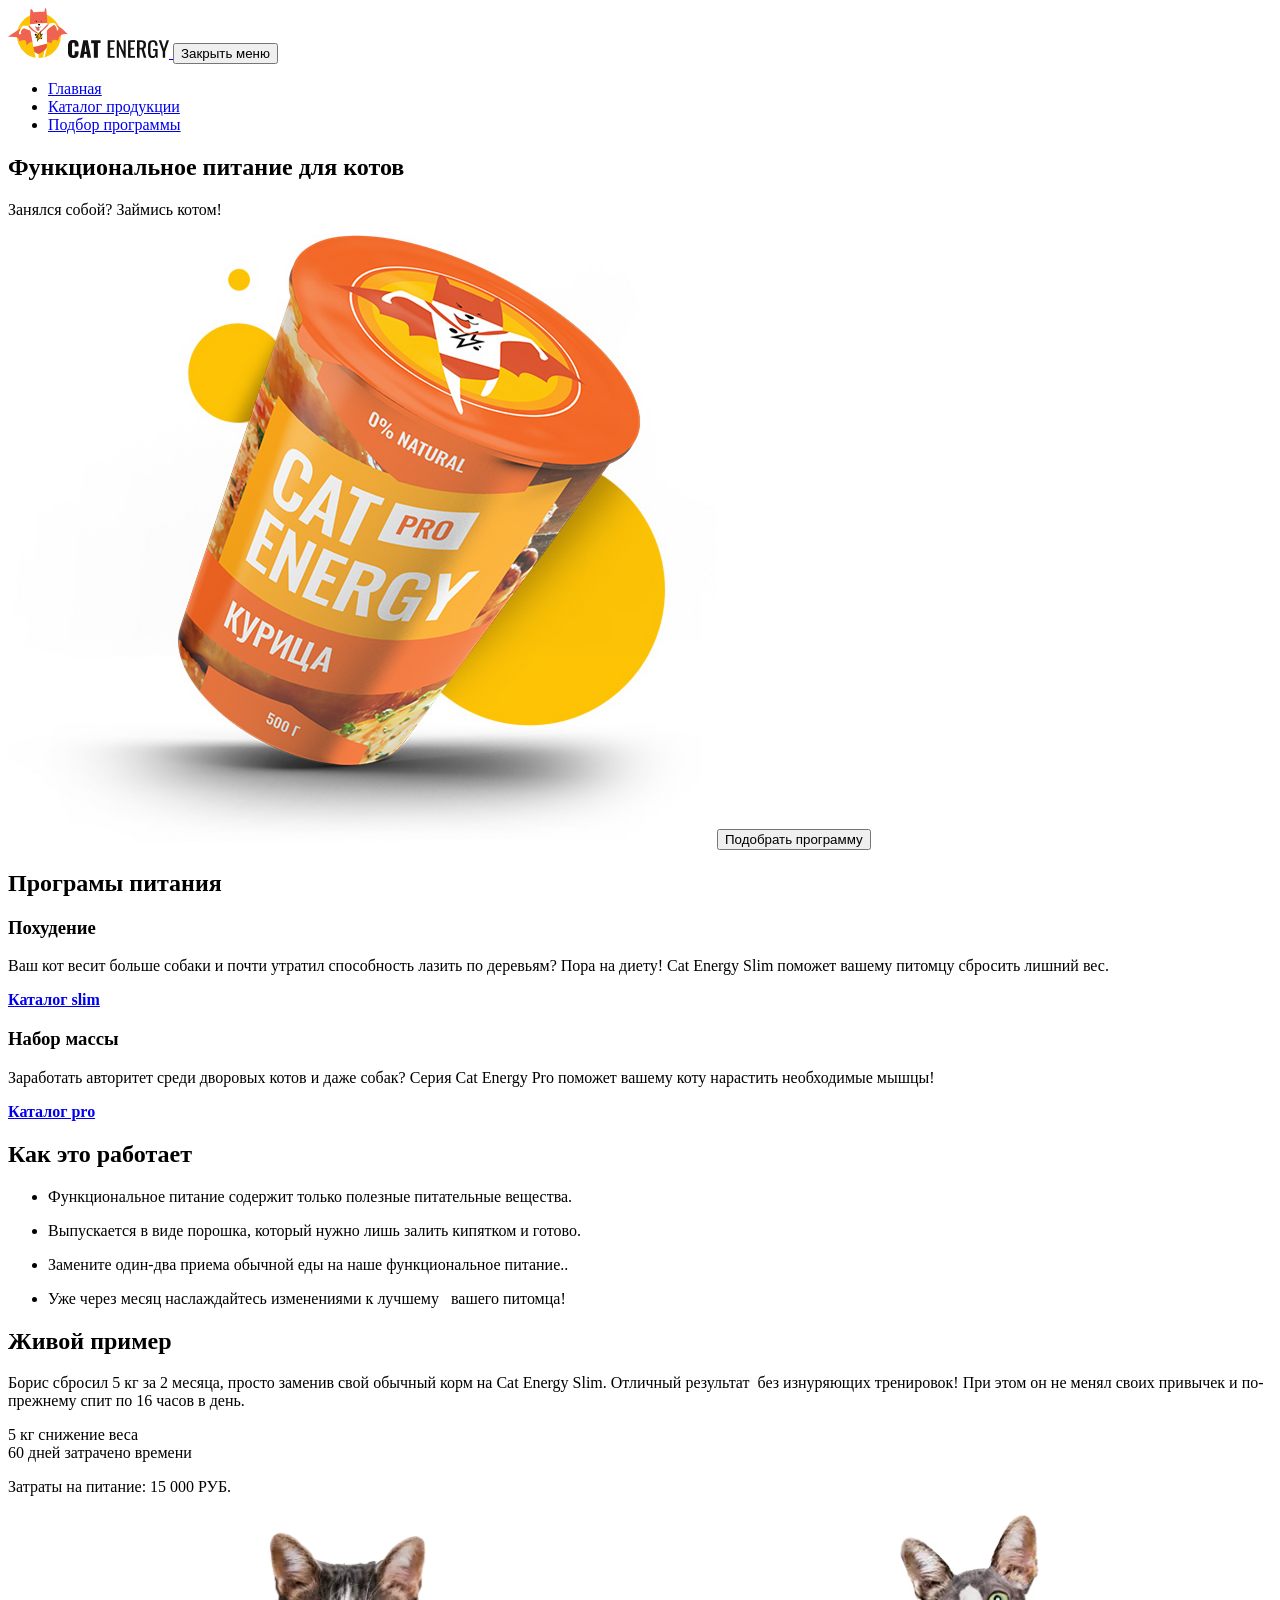
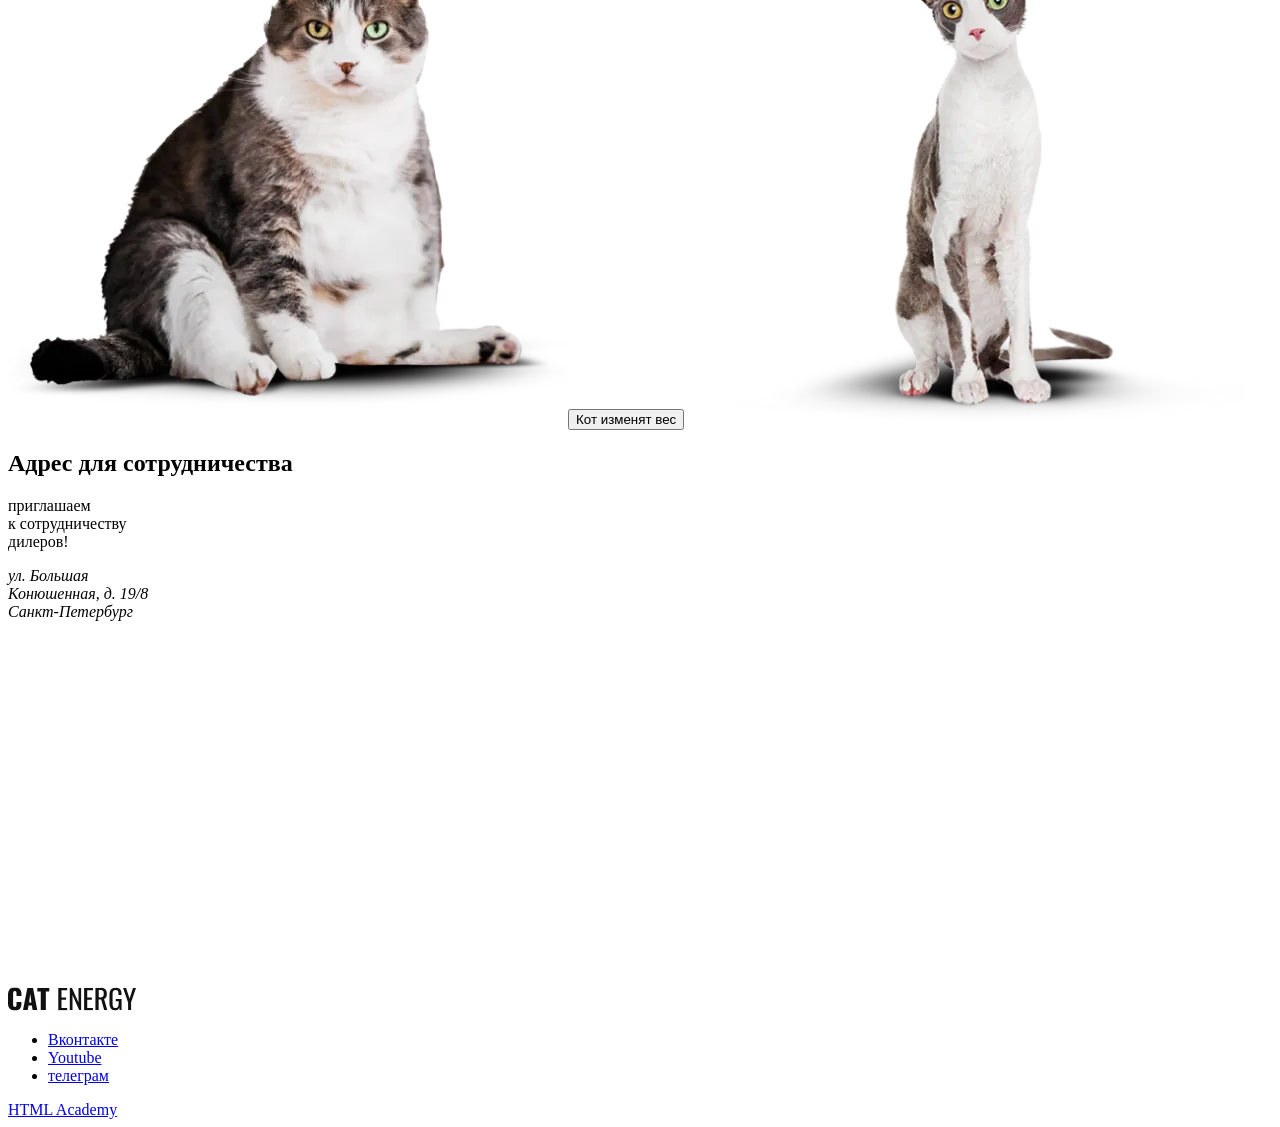
==== commit 7829772d: "Deploying to gh-pages from @ htmlacademy-adaptive/2410523-cat-energy-31@8b84c20b4e9eef59211f1da0543d" ====
--- a/2/index.html
+++ b/2/index.html
@@ -1 +1 @@
-<!DOCTYPE html><html lang="ru"><head><meta charset="UTF-8"><title>Cat Energy</title><meta name="viewport" content="width=device-width,initial-scale=1"><link rel="stylesheet" href="styles/styles.css"><link rel="icon" href="favicon.ico"><!-- 32×32 --><link rel="icon" href="favicons/icon.svg" type="image/svg+xml"><link rel="apple-touch-icon" href="favicons/180.png"><!-- 180×180 --><link rel="icon" href="favicons/192.png"><!-- 192×192 --><link rel="icon" href="favicons/512.png"><!-- 512×512 --><link rel="manifest" href="manifest.webmanifest"><script src="scripts/index.js" defer="defer"></script></head><body><header class="header"><nav class="navigation wrapper"><a class="navigation__logo logo" href="index.html"><picture><source media="(min-width: 1440px)" width="60" height="50" type="image/svg+xml" srcset="images/logo/logo-desktop.svg"><img class="logo__image" src="images/logo/logo-mobile.svg" width="33" height="38" alt="Логотип кота Energy"></picture><img class="logo__image-text" src="images/logo/logo-text.svg" width="101" height="18" alt="Логотип текст кот Energy"> </a><button class="navigation__close navigation__open" type="button"><span class="visually-hidden">Закрыть меню</span></button><div class="navigation__menu--open navigation__menu"><ul class="navigation__menu-list"><li class="navigation__menu-item"><a class="navigation__menu-link navigation__menu-link--current" href="#">Главная</a></li><li class="navigation__menu-item"><a class="navigation__menu-link" href="#">Каталог продукции</a></li><li class="navigation__menu-item"><a class="navigation__menu-link" href="#">Подбор продукции</a></li></ul></div></nav></header><main class="main-wrapper"><section class="promo"><h1 class="promo__title title">Функциональное<br>питание для котов</h1><p class="promo__description">Занялся собой? Займись котом!</p><picture><source media="(min-width: 1440px)" width="552" height="499" type="image/png" srcset="images/promo/promo-cat@1x.png, images/promo/promo-cat@2x.png 2x"><source media="(min-width: 768px)" width="709" height="609" type="image/png" srcset="images/promo/promo-cat-tablet@1x.png, images/promo/promo-cat-tablet@2x.png 2x"><img class="promo__image" src="images/promo/promo-cat-mobile@2x.png" width="280" height="270" srcset="images/promo/promo-cat-mobile@1x.png, images/promo/promo-cat-mobile@2x.png 2x" alt="Корм для котов с курицей"></picture><button class="promo__button button button--primary" type="button">Подобрать программу</button></section><section class="programs wrapper"><h2 class="visually-hidden">Програмы питания</h2><div class="programs__card programs__card--slim"><h3 class="programs__card-title title title-h3">Похудение</h3><p class="programs__card-description">Ваш кот весит больше собаки и почти утратил способность лазить по деревьям? Пора на диету! Cat Energy Slim поможет вашему питомцу сбросить лишний вес.</p><a class="programs__card-link" href="catalog.html"><b>Каталог slim</b></a></div><div class="programs__card programs__card--set"><h3 class="programs__card-title title title-h3">Набор массы</h3><p class="programs__card-description">Заработать авторитет среди дворовых котов и даже собак? Серия Cat Energy Pro поможет вашему коту нарастить необходимые мышцы!</p><a class="programs__card-link" href="catalog.html"><b>Каталог pro</b></a></div></section><section class="working wrapper"><h2 class="working__title title title-h2">Как это работает</h2><ul class="working__list"><li class="working__item working__item--useful"><p class="working__item-text">Функциональное питание<br>содержит только полезные<br>питательные вещества.</p></li><li class="working__item working__item--powder"><p class="working__item-text">Выпускается в виде порошка,<br>который нужно лишь залить<br>кипятком и готово.</p></li><li class="working__item working__item--functional"><p class="working__item-text">Замените один-два приема<br>обычной еды на наше<br>функциональное питание..</p></li><li class="working__item working__item--upgrade"><p class="working__item-text">Уже через месяц наслаждайтесь<br>изменениями к лучшему<br>вашего питомца!</p></li></ul></section><section class="example"><h2 class="example__title title title-h2">Живой пример</h2><p class="example__description">Борис сбросил 5 кг за 2 месяца, просто заменив свой обычный корм на Cat Energy Slim. Отличный результат без изнуряющих тренировок! При этом он не менял своих привычек и по-прежнему спит по 16 часов в день.</p><div class="example__list"><div class="example__item"><span class="example__item-title title-h3">5 кг</span> <span class="example__item-text">снижение веса</span></div><div class="example__item"><span class="example__item-title title-h3">60 дней</span> <span class="example__item-text">затрачено времени</span></div></div><span class="example__cash title-h3">Затраты на питание:<span>15 000 РУБ.</span></span><div class="example__slider"><picture><source media="(min-width: 768px)" width="560" height="512" type="image/png" srcset="images/slider/slider-image-1-tablet@1x.png, images/slider/slider-image-1-tablet@2x.png 2x"><img class="example__slider-image example__slider-image--before" src="images/slider/slider-image-1-mobile@2x.png" srcset="images/slider/slider-image-1-mobile@1x.png, images/slider/slider-image-1-mobile@2x.png 2x" width="280" height="256" alt="Кот с лишнем весом"></picture><picture><source media="(min-width: 768px)" width="560" height="512" type="image/png" srcset="images/slider/slider-image-2-tablet@1x.png, images/slider/slider-image-2-tablet@2x.png 2x"><img class="example__slider-image example__slider-image--after" src="images/slider/slider-image-2-mobile@2x.png" srcset="images/slider/slider-image-2-mobile@1x.png, images/slider/slider-image-2-mobile@2x.png 2x" width="280" height="256" alt="Стройный кот"></picture><button class="example__button" type="button"><span class="visually-hidden">Кот изменят вес</span></button></div></section><section class="contacts"><div class="contacts__wrapper wrapper"><h2 class="visually-hidden">Адрес для сотрудничества</h2><p class="contacts__description title-h3">приглашаем<br>к сотрудничеству<br>дилеров!</p><address class="contacts__text">ул. Большая<br>Конюшенная, д. 19/8<br><span>Санкт-Петербург</span></address></div><picture><source media="(min-width: 1440px)" width="1440" height="400" type="image/png" srcset="images/map/map-desktop@1x.png, images/map/map-desktop@2x.png 2x,"><source media="(min-width: 768px)" width="768" height="400" type="image/png" srcset="images/map/map-tablet@1x.png, images/map/map-tablet@2x.png 2x"><img class="contacts__map-image" src="images/map/map-mobile@2x.png" srcset="images/map/map-mobile@1x.png, images/map/map-mobile@2x.png 2x" width="320" height="362" alt="метка на карте для сотрудничества"></picture></section></main><footer class="footer"><div class="footer__wrapper wrapper"><a class="footer__logo" href="index.html"><img class="footer__logo-img" src="images/logo/logo-text.svg" width="128" height="24" alt="Логотип текст кот Energy"></a><ul class="socials"><li class="socials__item"><a class="socials__link socials__link--vk" href="#" target="_blank" rel="noreferrer noopener"><span class="visually-hidden">Вконтакте</span></a></li><li class="socials__item"><a class="socials__link socials__link--youtube" href="#" target="_blank" rel="noreferrer noopener"><span class="visually-hidden">Youtube</span></a></li><li class="socials__item"><a class="socials__link socials__link--tg" href="#" target="_blank" rel="noreferrer noopener"><span class="visually-hidden">телеграм</span></a></li></ul><a class="footer__developer" href="https://htmlacademy.ru/intensive/adaptive"><span class="footer__developer-text">HTML Academy</span></a></div></footer></body></html>+<!DOCTYPE html><html lang="ru"><head><meta charset="UTF-8"><title>Cat Energy</title><meta name="viewport" content="width=device-width,initial-scale=1"><link rel="stylesheet" href="styles/styles.css"><link rel="icon" href="favicon.ico"><!-- 32×32 --><link rel="icon" href="favicons/icon.svg" type="image/svg+xml"><link rel="apple-touch-icon" href="favicons/180.png"><!-- 180×180 --><link rel="icon" href="favicons/192.png"><!-- 192×192 --><link rel="icon" href="favicons/512.png"><!-- 512×512 --><link rel="manifest" href="manifest.webmanifest"><link rel="preload" href="fonts/lato/Lato-Regular.woff2" type="font/woff2" as="font" crossorigin="anonymous"><link rel="preload" href="fonts/oswald/oswaldregular.woff2" type="font/woff2" as="font" crossorigin="anonymous"><script src="scripts/index.js" defer="defer"></script></head><body><header class="header"><nav class="navigation wrapper"><a class="navigation__logo logo" href="index.html"><picture><source media="(min-width: 1440px)" width="70" height="59" type="image/svg+xml" srcset="images/logo/logo-desktop.svg"><source media="(min-width: 768px)" width="60" height="50" type="image/svg+xml" srcset="images/logo/logo-tablet.svg"><img class="logo__image" src="images/logo/logo-mobile.svg" width="33" height="38" alt="Логотип кота Energy"></picture><img class="logo__image-text" src="images/logo/logo-text.svg" width="101" height="18" alt="Логотип текст кот Energy"> </a><button class="navigation__close navigation__open" type="button"><span class="visually-hidden">Закрыть меню</span></button><div class="navigation__menu--open navigation__menu"><ul class="navigation__menu-list"><li class="navigation__menu-item"><a class="navigation__menu-link navigation__menu-link--current" href="#">Главная</a></li><li class="navigation__menu-item"><a class="navigation__menu-link" href="catalog.html">Каталог продукции</a></li><li class="navigation__menu-item"><a class="navigation__menu-link" href="#">Подбор программы</a></li></ul></div></nav></header><main class="main-wrapper"><section class="promo"><div class="promo__wrapper wrapper"><h1 class="promo__title title">Функциональное питание для котов</h1><p class="promo__description">Занялся собой? Займись котом!</p><picture><source media="(min-width: 1440px)" width="552" height="499" type="image/png" srcset="images/promo/promo-cat@1x.png, images/promo/promo-cat@2x.png 2x"><source media="(min-width: 768px)" width="709" height="609" type="image/png" srcset="images/promo/promo-cat-tablet@1x.png, images/promo/promo-cat-tablet@2x.png 2x"><img class="promo__image" src="images/promo/promo-cat-mobile@2x.png" width="280" height="270" srcset="images/promo/promo-cat-mobile@1x.png, images/promo/promo-cat-mobile@2x.png 2x" alt="Корм для котов с курицей"></picture><button class="promo__button button button--primary" type="button">Подобрать программу</button></div></section><section class="programs wrapper"><h2 class="visually-hidden">Програмы питания</h2><div class="programs__card programs__card--slim"><h3 class="programs__card-title title-h3">Похудение</h3><p class="programs__card-description">Ваш кот весит больше собаки и почти утратил способность лазить по деревьям? Пора на диету! Cat Energy Slim поможет вашему питомцу сбросить лишний вес.</p><a class="programs__card-link" href="catalog.html"><b>Каталог slim</b></a></div><div class="programs__card programs__card--set"><h3 class="programs__card-title title-h3">Набор массы</h3><p class="programs__card-description programs__card-description-set">Заработать авторитет среди дворовых котов и даже собак? Серия Cat Energy Pro поможет вашему коту нарастить необходимые мышцы!</p><a class="programs__card-link" href="catalog.html"><b>Каталог pro</b></a></div></section><section class="working wrapper"><h2 class="working__title title-h2">Как это работает</h2><ul class="working__list"><li class="working__item working__item--useful"><p class="working__item-text">Функциональное питание содержит только полезные питательные вещества.</p></li><li class="working__item working__item--powder"><p class="working__item-text">Выпускается в виде порошка, который нужно лишь залить кипятком и готово.</p></li><li class="working__item working__item--functional"><p class="working__item-text">Замените один-два приема обычной еды на наше функциональное питание..</p></li><li class="working__item working__item--upgrade"><p class="working__item-text">Уже через месяц наслаждайтесь изменениями к лучшему &nbsp; вашего питомца!</p></li></ul></section><section class="example"><h2 class="example__title title-h2">Живой пример</h2><p class="example__description">Борис сбросил 5 кг за 2 месяца, просто заменив свой обычный корм на Cat Energy Slim. Отличный результат&nbsp; без изнуряющих тренировок! При этом он не менял своих привычек и по-прежнему спит по 16 часов в день.</p><div class="example__list"><div class="example__item"><span class="example__item-title title-h3">5 кг</span> <span class="example__item-text">снижение веса</span></div><div class="example__item"><span class="example__item-title title-h3">60 дней</span> <span class="example__item-text">затрачено времени</span></div><p class="example__cash title-h3"><span>Затраты на питание:</span> <span>15 000 РУБ.</span></p></div><div class="example__slider slider"><picture><source media="(min-width:768px)" width="560" height="512" type="image/webp" srcset="images/slider/slider-image-1-tablet@1x.webp, images/slider/slider-image-1-tablet@2x.webp 2x"><source width="280" height="256" type="image/webp" srcset="images/slider/slider-image-1-mobile@1x.webp, images/slider/slider-image-1-mobile@2x.webp 2x"><source media="(min-width: 768px)" width="560" height="512" type="image/png" srcset="images/slider/slider-image-1-tablet@1x.png, images/slider/slider-image-1-tablet@2x.png 2x"><img class="example__slider-image slider__image slider__image--before" src="images/slider/slider-image-1-mobile@2x.png" srcset="images/slider/slider-image-1-mobile@1x.png, images/slider/slider-image-1-mobile@2x.png 2x" width="280" height="256" alt="Кот с лишнем весом"></picture><button class="example__button slider__button" type="button"><span class="visually-hidden">Кот изменят вес</span></button><picture><source media="(min-width:768px)" width="560" height="512" type="image/webp" srcset="images/slider/slider-image-2-tablet@1x.webp, images/slider/slider-image-2-tablet@2x.webp 2x"><source width="280" height="256" type="image/webp" srcset="images/slider/slider-image-2-mobile@1x.webp, images/slider/slider-image-2-mobile@2x.webp 2x"><source media="(min-width: 768px)" width="560" height="512" type="image/png" srcset="images/slider/slider-image-2-tablet@1x.png, images/slider/slider-image-2-tablet@2x.png 2x"><img class="example__slider-image slider__image slider__image--after" src="images/slider/slider-image-2-mobile@2x.png" srcset="images/slider/slider-image-2-mobile@1x.png, images/slider/slider-image-2-mobile@2x.png 2x" width="280" height="256" alt="Стройный кот"></picture></div></section><section class="contacts"><div class="contacts__wrapper wrapper"><h2 class="visually-hidden">Адрес для сотрудничества</h2><p class="contacts__description title-h3">приглашаем<br>к сотрудничеству<br>дилеров!</p><address class="contacts__text">ул. Большая<br>Конюшенная, д. 19/8<br><span>Санкт-Петербург</span></address></div><div class="contacts__map-iframe"><iframe src="https://www.google.com/maps/embed?pb=!1m18!1m12!1m3!1d1998.6037876728572!2d30.3204724767367!3d59.93871647491517!2m3!1f0!2f0!3f0!3m2!1i1024!2i768!4f13.1!3m3!1m2!1s0x4696310fca145cc1%3A0x42b32648d8238007!2z0JHQvtC70YzRiNCw0Y8g0JrQvtC90Y7RiNC10L3QvdCw0Y8g0YPQuy4sIDE5LzgsINCh0LDQvdC60YIt0J_QtdGC0LXRgNCx0YPRgNCzLCAxOTExODY!5e0!3m2!1sru!2sru!4v1716731097502!5m2!1sru!2sru" width="320" height="362" style="border:0;" allowfullscreen="" loading="lazy" referrerpolicy="no-referrer-when-downgrade"></iframe></div><noscript><picture><source media="(min-width: 1440px)" width="1440" height="400" type="image/png" srcset="images/map/map-desktop@1x.png, images/map/map-desktop@2x.png 2x"><source media="(min-width: 768px)" width="768" height="400" type="image/png" srcset="images/map/map-tablet@1x.png, images/map/map-tablet@2x.png 2x"><img class="contacts__map-image" src="images/map/map-mobile@2x.png" srcset="images/map/map-mobile@1x.png, images/map/map-mobile@2x.png 2x" width="320" height="362" alt="метка на карте для сотрудничества"></picture></noscript></section></main><footer class="footer"><div class="footer__wrapper wrapper"><a class="footer__logo" href="index.html"><img class="footer__logo-img" src="images/logo/logo-text.svg" width="128" height="24" alt="Логотип текст кот Energy"></a><ul class="socials"><li class="socials__item"><a class="socials__link socials__link--vk" href="#" target="_blank" rel="noreferrer noopener"><span class="visually-hidden">Вконтакте</span></a></li><li class="socials__item"><a class="socials__link socials__link--youtube" href="#" target="_blank" rel="noreferrer noopener"><span class="visually-hidden">Youtube</span></a></li><li class="socials__item"><a class="socials__link socials__link--tg" href="#" target="_blank" rel="noreferrer noopener"><span class="visually-hidden">телеграм</span></a></li></ul><a class="footer__developer" href="https://htmlacademy.ru/intensive/adaptive"><span class="footer__developer-text">HTML Academy</span></a></div></footer></body></html>
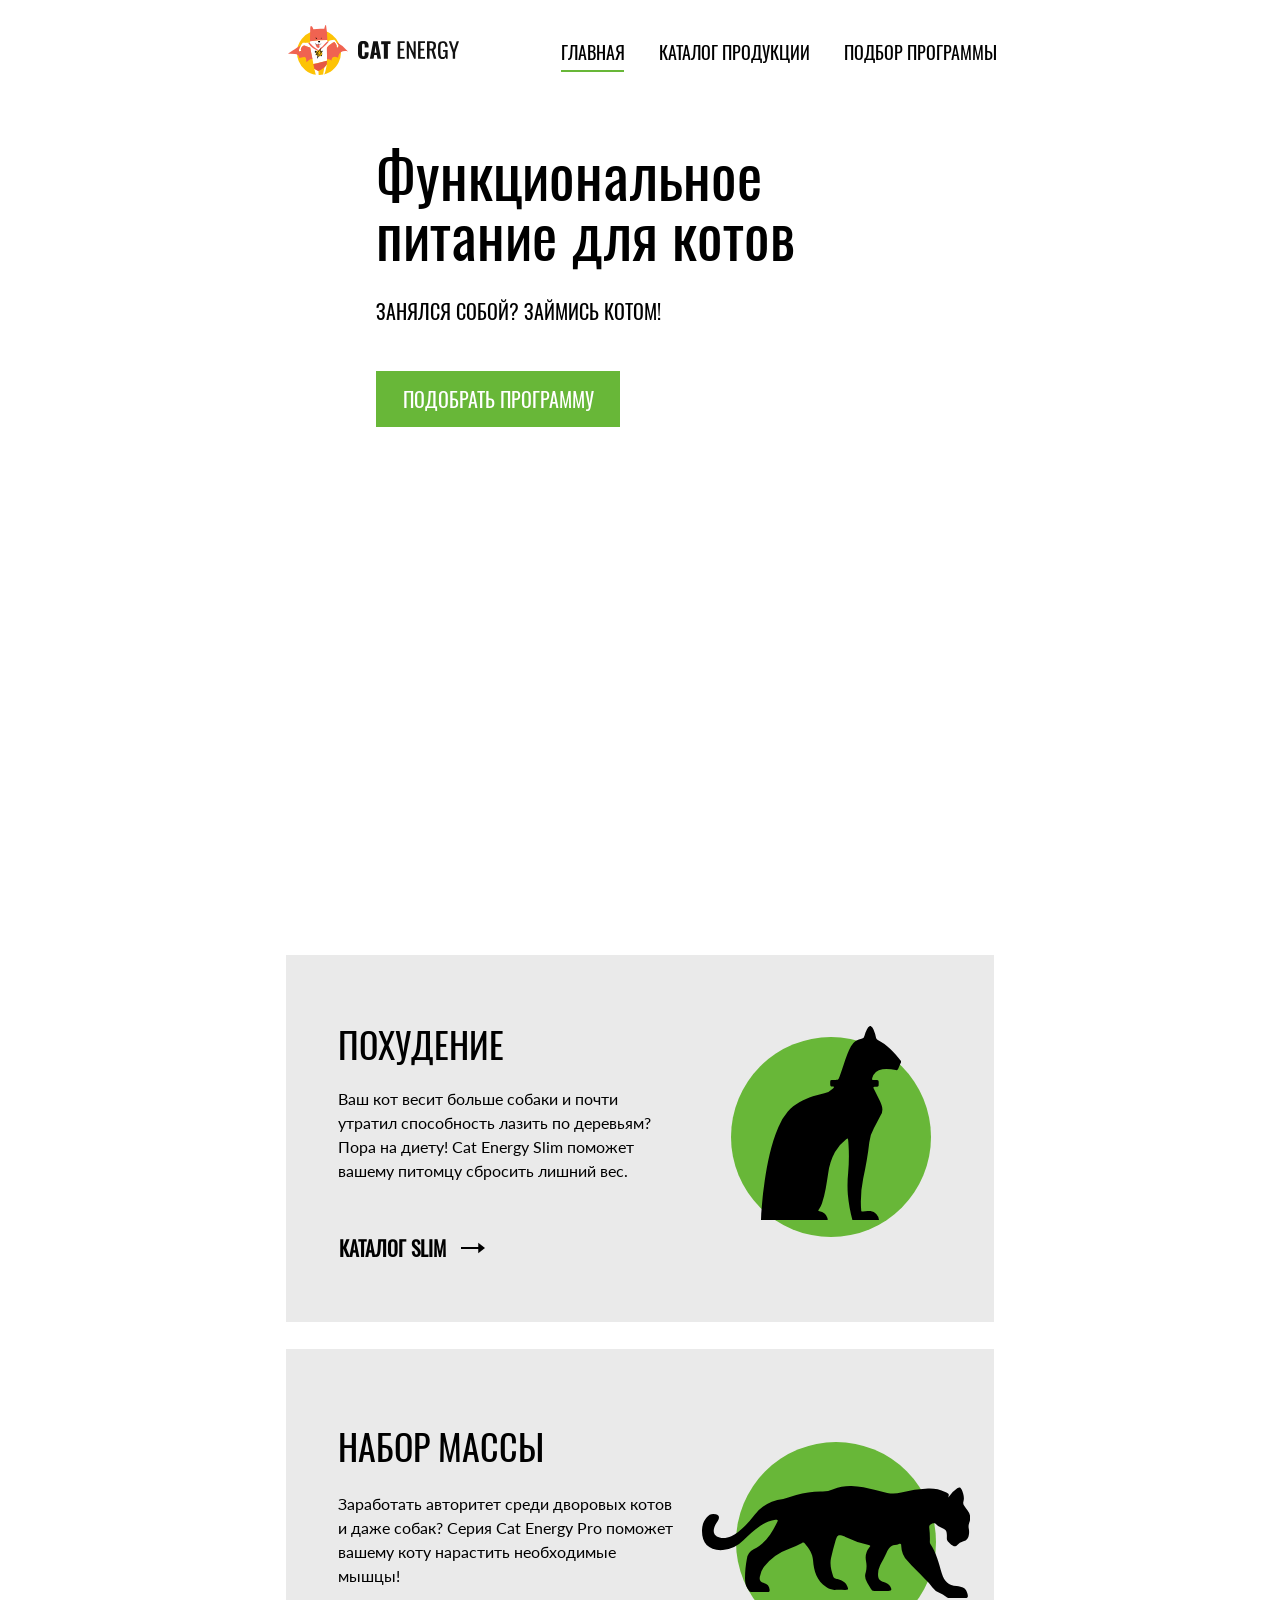
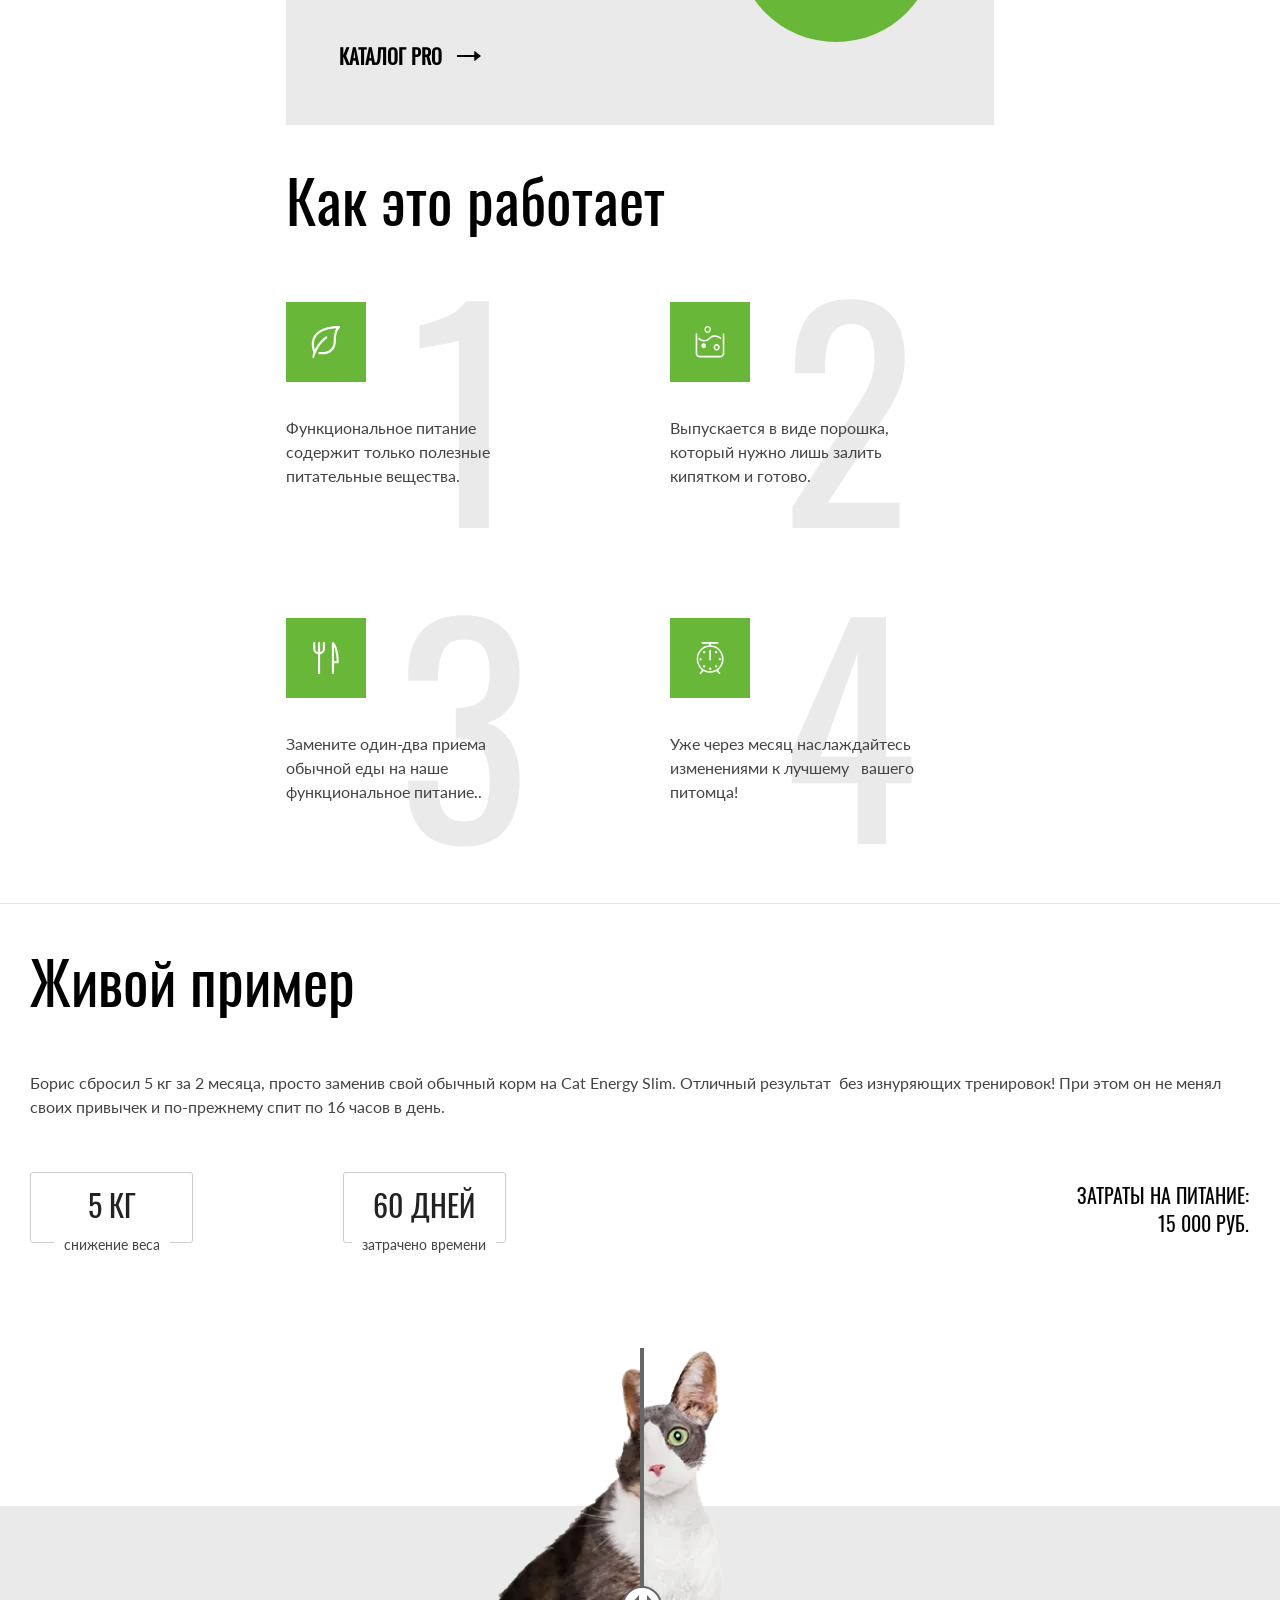
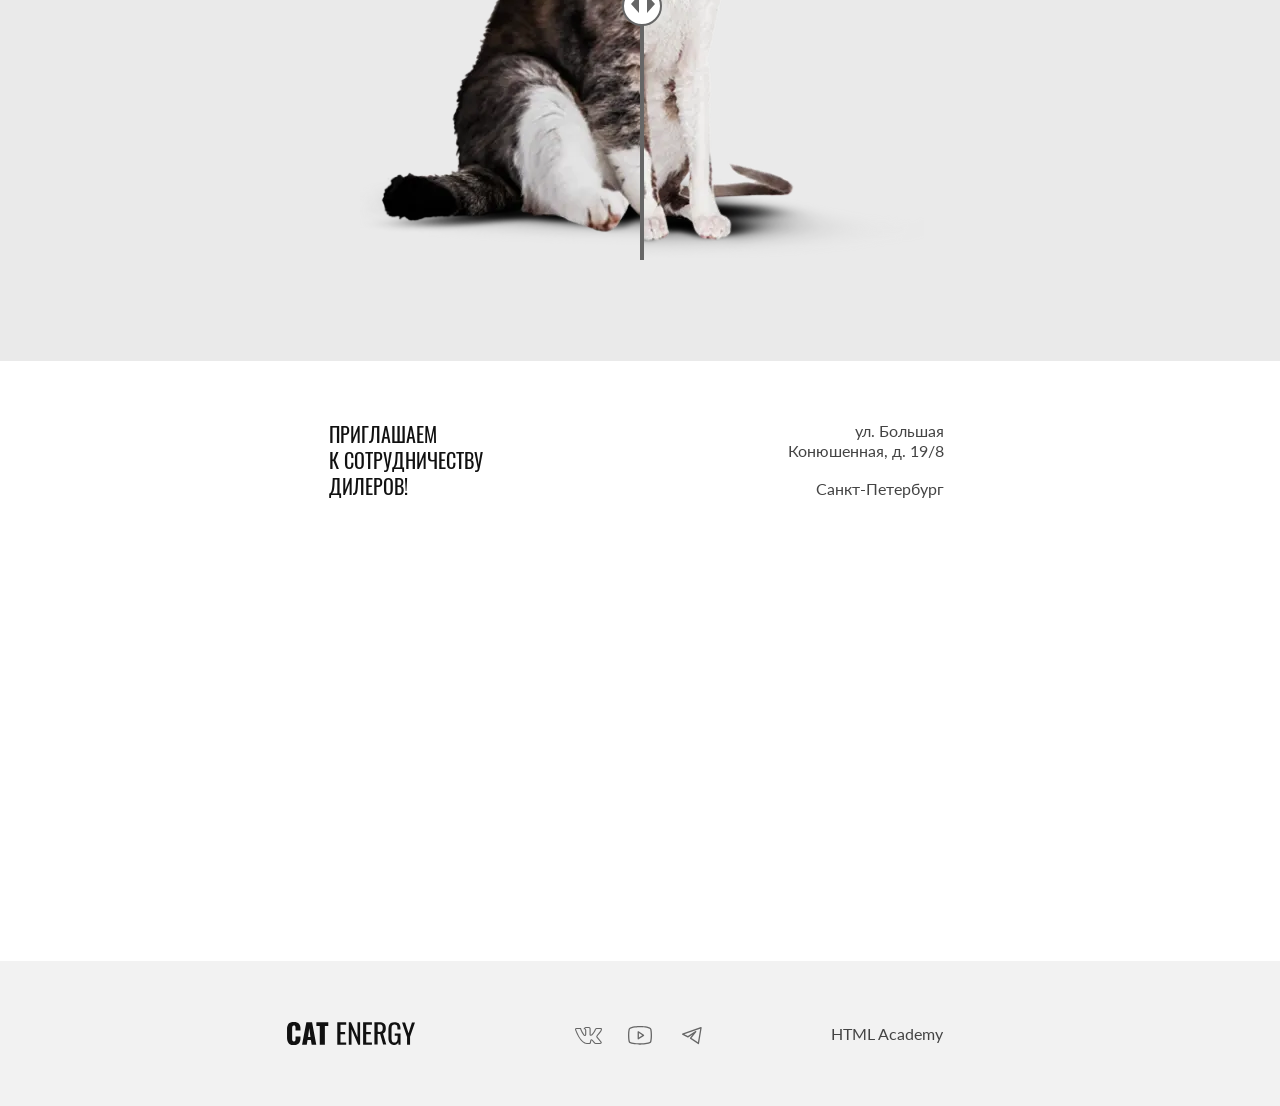
==== commit 65bde08d: "Deploying to gh-pages from @ htmlacademy-adaptive/2410523-cat-energy-31@8b84c20b4e9eef59211f1da0543d" ====
--- a/2/index.html
+++ b/2/index.html
@@ -1 +1 @@
-<!DOCTYPE html><html lang="ru"><head><meta charset="UTF-8"><title>Cat Energy</title><meta name="viewport" content="width=device-width,initial-scale=1"><link rel="stylesheet" href="styles/styles.css"><link rel="icon" href="favicon.ico"><!-- 32×32 --><link rel="icon" href="favicons/icon.svg" type="image/svg+xml"><link rel="apple-touch-icon" href="favicons/180.png"><!-- 180×180 --><link rel="icon" href="favicons/192.png"><!-- 192×192 --><link rel="icon" href="favicons/512.png"><!-- 512×512 --><link rel="manifest" href="manifest.webmanifest"><link rel="preload" href="fonts/lato/Lato-Regular.woff2" type="font/woff2" as="font" crossorigin="anonymous"><link rel="preload" href="fonts/oswald/oswaldregular.woff2" type="font/woff2" as="font" crossorigin="anonymous"><script src="scripts/index.js" defer="defer"></script></head><body><header class="header"><nav class="navigation wrapper"><a class="navigation__logo logo" href="index.html"><picture><source media="(min-width: 1440px)" width="70" height="59" type="image/svg+xml" srcset="images/logo/logo-desktop.svg"><source media="(min-width: 768px)" width="60" height="50" type="image/svg+xml" srcset="images/logo/logo-tablet.svg"><img class="logo__image" src="images/logo/logo-mobile.svg" width="33" height="38" alt="Логотип кота Energy"></picture><img class="logo__image-text" src="images/logo/logo-text.svg" width="101" height="18" alt="Логотип текст кот Energy"> </a><button class="navigation__close navigation__open" type="button"><span class="visually-hidden">Закрыть меню</span></button><div class="navigation__menu--open navigation__menu"><ul class="navigation__menu-list"><li class="navigation__menu-item"><a class="navigation__menu-link navigation__menu-link--current" href="#">Главная</a></li><li class="navigation__menu-item"><a class="navigation__menu-link" href="catalog.html">Каталог продукции</a></li><li class="navigation__menu-item"><a class="navigation__menu-link" href="#">Подбор программы</a></li></ul></div></nav></header><main class="main-wrapper"><section class="promo"><div class="promo__wrapper wrapper"><h1 class="promo__title title">Функциональное питание для котов</h1><p class="promo__description">Занялся собой? Займись котом!</p><picture><source media="(min-width: 1440px)" width="552" height="499" type="image/png" srcset="images/promo/promo-cat@1x.png, images/promo/promo-cat@2x.png 2x"><source media="(min-width: 768px)" width="709" height="609" type="image/png" srcset="images/promo/promo-cat-tablet@1x.png, images/promo/promo-cat-tablet@2x.png 2x"><img class="promo__image" src="images/promo/promo-cat-mobile@2x.png" width="280" height="270" srcset="images/promo/promo-cat-mobile@1x.png, images/promo/promo-cat-mobile@2x.png 2x" alt="Корм для котов с курицей"></picture><button class="promo__button button button--primary" type="button">Подобрать программу</button></div></section><section class="programs wrapper"><h2 class="visually-hidden">Програмы питания</h2><div class="programs__card programs__card--slim"><h3 class="programs__card-title title-h3">Похудение</h3><p class="programs__card-description">Ваш кот весит больше собаки и почти утратил способность лазить по деревьям? Пора на диету! Cat Energy Slim поможет вашему питомцу сбросить лишний вес.</p><a class="programs__card-link" href="catalog.html"><b>Каталог slim</b></a></div><div class="programs__card programs__card--set"><h3 class="programs__card-title title-h3">Набор массы</h3><p class="programs__card-description programs__card-description-set">Заработать авторитет среди дворовых котов и даже собак? Серия Cat Energy Pro поможет вашему коту нарастить необходимые мышцы!</p><a class="programs__card-link" href="catalog.html"><b>Каталог pro</b></a></div></section><section class="working wrapper"><h2 class="working__title title-h2">Как это работает</h2><ul class="working__list"><li class="working__item working__item--useful"><p class="working__item-text">Функциональное питание содержит только полезные питательные вещества.</p></li><li class="working__item working__item--powder"><p class="working__item-text">Выпускается в виде порошка, который нужно лишь залить кипятком и готово.</p></li><li class="working__item working__item--functional"><p class="working__item-text">Замените один-два приема обычной еды на наше функциональное питание..</p></li><li class="working__item working__item--upgrade"><p class="working__item-text">Уже через месяц наслаждайтесь изменениями к лучшему &nbsp; вашего питомца!</p></li></ul></section><section class="example"><h2 class="example__title title-h2">Живой пример</h2><p class="example__description">Борис сбросил 5 кг за 2 месяца, просто заменив свой обычный корм на Cat Energy Slim. Отличный результат&nbsp; без изнуряющих тренировок! При этом он не менял своих привычек и по-прежнему спит по 16 часов в день.</p><div class="example__list"><div class="example__item"><span class="example__item-title title-h3">5 кг</span> <span class="example__item-text">снижение веса</span></div><div class="example__item"><span class="example__item-title title-h3">60 дней</span> <span class="example__item-text">затрачено времени</span></div><p class="example__cash title-h3"><span>Затраты на питание:</span> <span>15 000 РУБ.</span></p></div><div class="example__slider slider"><picture><source media="(min-width:768px)" width="560" height="512" type="image/webp" srcset="images/slider/slider-image-1-tablet@1x.webp, images/slider/slider-image-1-tablet@2x.webp 2x"><source width="280" height="256" type="image/webp" srcset="images/slider/slider-image-1-mobile@1x.webp, images/slider/slider-image-1-mobile@2x.webp 2x"><source media="(min-width: 768px)" width="560" height="512" type="image/png" srcset="images/slider/slider-image-1-tablet@1x.png, images/slider/slider-image-1-tablet@2x.png 2x"><img class="example__slider-image slider__image slider__image--before" src="images/slider/slider-image-1-mobile@2x.png" srcset="images/slider/slider-image-1-mobile@1x.png, images/slider/slider-image-1-mobile@2x.png 2x" width="280" height="256" alt="Кот с лишнем весом"></picture><button class="example__button slider__button" type="button"><span class="visually-hidden">Кот изменят вес</span></button><picture><source media="(min-width:768px)" width="560" height="512" type="image/webp" srcset="images/slider/slider-image-2-tablet@1x.webp, images/slider/slider-image-2-tablet@2x.webp 2x"><source width="280" height="256" type="image/webp" srcset="images/slider/slider-image-2-mobile@1x.webp, images/slider/slider-image-2-mobile@2x.webp 2x"><source media="(min-width: 768px)" width="560" height="512" type="image/png" srcset="images/slider/slider-image-2-tablet@1x.png, images/slider/slider-image-2-tablet@2x.png 2x"><img class="example__slider-image slider__image slider__image--after" src="images/slider/slider-image-2-mobile@2x.png" srcset="images/slider/slider-image-2-mobile@1x.png, images/slider/slider-image-2-mobile@2x.png 2x" width="280" height="256" alt="Стройный кот"></picture></div></section><section class="contacts"><div class="contacts__wrapper wrapper"><h2 class="visually-hidden">Адрес для сотрудничества</h2><p class="contacts__description title-h3">приглашаем<br>к сотрудничеству<br>дилеров!</p><address class="contacts__text">ул. Большая<br>Конюшенная, д. 19/8<br><span>Санкт-Петербург</span></address></div><div class="contacts__map-iframe"><iframe src="https://www.google.com/maps/embed?pb=!1m18!1m12!1m3!1d1998.6037876728572!2d30.3204724767367!3d59.93871647491517!2m3!1f0!2f0!3f0!3m2!1i1024!2i768!4f13.1!3m3!1m2!1s0x4696310fca145cc1%3A0x42b32648d8238007!2z0JHQvtC70YzRiNCw0Y8g0JrQvtC90Y7RiNC10L3QvdCw0Y8g0YPQuy4sIDE5LzgsINCh0LDQvdC60YIt0J_QtdGC0LXRgNCx0YPRgNCzLCAxOTExODY!5e0!3m2!1sru!2sru!4v1716731097502!5m2!1sru!2sru" width="320" height="362" style="border:0;" allowfullscreen="" loading="lazy" referrerpolicy="no-referrer-when-downgrade"></iframe></div><noscript><picture><source media="(min-width: 1440px)" width="1440" height="400" type="image/png" srcset="images/map/map-desktop@1x.png, images/map/map-desktop@2x.png 2x"><source media="(min-width: 768px)" width="768" height="400" type="image/png" srcset="images/map/map-tablet@1x.png, images/map/map-tablet@2x.png 2x"><img class="contacts__map-image" src="images/map/map-mobile@2x.png" srcset="images/map/map-mobile@1x.png, images/map/map-mobile@2x.png 2x" width="320" height="362" alt="метка на карте для сотрудничества"></picture></noscript></section></main><footer class="footer"><div class="footer__wrapper wrapper"><a class="footer__logo" href="index.html"><img class="footer__logo-img" src="images/logo/logo-text.svg" width="128" height="24" alt="Логотип текст кот Energy"></a><ul class="socials"><li class="socials__item"><a class="socials__link socials__link--vk" href="#" target="_blank" rel="noreferrer noopener"><span class="visually-hidden">Вконтакте</span></a></li><li class="socials__item"><a class="socials__link socials__link--youtube" href="#" target="_blank" rel="noreferrer noopener"><span class="visually-hidden">Youtube</span></a></li><li class="socials__item"><a class="socials__link socials__link--tg" href="#" target="_blank" rel="noreferrer noopener"><span class="visually-hidden">телеграм</span></a></li></ul><a class="footer__developer" href="https://htmlacademy.ru/intensive/adaptive"><span class="footer__developer-text">HTML Academy</span></a></div></footer></body></html>+<!DOCTYPE html><html lang="ru"><head><meta charset="UTF-8"><title>Cat Energy</title><meta name="viewport" content="width=device-width,initial-scale=1"><link rel="stylesheet" href="styles/styles.css"><link rel="icon" href="favicon.ico"><!-- 32×32 --><link rel="icon" href="favicons/icon.svg" type="image/svg+xml"><link rel="apple-touch-icon" href="favicons/180.png"><!-- 180×180 --><link rel="icon" href="favicons/192.png"><!-- 192×192 --><link rel="icon" href="favicons/512.png"><!-- 512×512 --><link rel="manifest" href="manifest.webmanifest"><link rel="preload" href="fonts/lato/Lato-Regular.woff2" type="font/woff2" as="font" crossorigin="anonymous"><link rel="preload" href="fonts/oswald/oswaldregular.woff2" type="font/woff2" as="font" crossorigin="anonymous"><script src="scripts/index.js" defer="defer"></script></head><body><header class="header"><nav class="navigation wrapper"><a class="navigation__logo logo" href="index.html"><picture><source media="(min-width: 1440px)" width="70" height="59" type="image/svg+xml" srcset="images/logo/logo-desktop.svg"><source media="(min-width: 768px)" width="60" height="50" type="image/svg+xml" srcset="images/logo/logo-tablet.svg"><img class="logo__image" src="images/logo/logo-mobile.svg" width="33" height="38" alt="Логотип кота Energy"></picture><img class="logo__image-text" src="images/logo/logo-text.svg" width="101" height="18" alt="Логотип текст кот Energy"> </a><button class="navigation__open navigation__close" type="button"><span class="visually-hidden">Закрыть меню</span></button><div class="navigation__menu navigation__menu--close navigation__menu--open"><ul class="navigation__menu-list"><li class="navigation__menu-item"><a class="navigation__menu-link navigation__menu-link--current" href="#">Главная</a></li><li class="navigation__menu-item"><a class="navigation__menu-link" href="catalog.html">Каталог продукции</a></li><li class="navigation__menu-item"><a class="navigation__menu-link" href="#">Подбор программы</a></li></ul></div></nav></header><main class="main-wrapper"><section class="promo"><div class="promo__wrapper wrapper"><h1 class="promo__title title">Функциональное питание для котов</h1><p class="promo__description">Занялся собой? Займись котом!</p><picture><source media="(min-width: 1440px)" width="552" height="499" type="image/png" srcset="images/promo/promo-cat@1x.png, images/promo/promo-cat@2x.png 2x"><source media="(min-width: 768px)" width="709" height="609" type="image/png" srcset="images/promo/promo-cat-tablet@1x.png, images/promo/promo-cat-tablet@2x.png 2x"><img class="promo__image" src="images/promo/promo-cat-mobile@2x.png" width="280" height="270" srcset="images/promo/promo-cat-mobile@1x.png, images/promo/promo-cat-mobile@2x.png 2x" alt="Корм для котов с курицей"></picture><button class="promo__button button button--primary" type="button">Подобрать программу</button></div></section><section class="programs wrapper"><h2 class="visually-hidden">Програмы питания</h2><div class="programs__card programs__card--slim"><h3 class="programs__card-title title-h3">Похудение</h3><p class="programs__card-description">Ваш кот весит больше собаки и почти утратил способность лазить по деревьям? Пора на диету! Cat Energy Slim поможет вашему питомцу сбросить лишний вес.</p><a class="programs__card-link" href="catalog.html"><b>Каталог slim</b></a></div><div class="programs__card programs__card--set"><h3 class="programs__card-title title-h3">Набор массы</h3><p class="programs__card-description programs__card-description-set">Заработать авторитет среди дворовых котов и даже собак? Серия Cat Energy Pro поможет вашему коту нарастить необходимые мышцы!</p><a class="programs__card-link" href="catalog.html"><b>Каталог pro</b></a></div></section><section class="working wrapper"><h2 class="working__title title-h2">Как это работает</h2><ul class="working__list"><li class="working__item working__item--useful"><p class="working__item-text">Функциональное питание содержит только полезные питательные вещества.</p></li><li class="working__item working__item--powder"><p class="working__item-text">Выпускается в виде порошка, который нужно лишь залить кипятком и готово.</p></li><li class="working__item working__item--functional"><p class="working__item-text">Замените один-два приема обычной еды на наше функциональное питание..</p></li><li class="working__item working__item--upgrade"><p class="working__item-text">Уже через месяц наслаждайтесь изменениями к лучшему &nbsp; вашего питомца!</p></li></ul></section><section class="example"><h2 class="example__title title-h2">Живой пример</h2><p class="example__description">Борис сбросил 5 кг за 2 месяца, просто заменив свой обычный корм на Cat Energy Slim. Отличный результат&nbsp; без изнуряющих тренировок! При этом он не менял своих привычек и по-прежнему спит по 16 часов в день.</p><div class="example__list"><div class="example__item"><span class="example__item-title title-h3">5 кг</span> <span class="example__item-text">снижение веса</span></div><div class="example__item"><span class="example__item-title title-h3">60 дней</span> <span class="example__item-text">затрачено времени</span></div><p class="example__cash title-h3"><span>Затраты на питание:</span> <span>15 000 РУБ.</span></p></div><div class="example__slider slider"><picture><source media="(min-width:768px)" width="560" height="512" type="image/webp" srcset="images/slider/slider-image-1-tablet@1x.webp, images/slider/slider-image-1-tablet@2x.webp 2x"><source width="280" height="256" type="image/webp" srcset="images/slider/slider-image-1-mobile@1x.webp, images/slider/slider-image-1-mobile@2x.webp 2x"><source media="(min-width: 768px)" width="560" height="512" type="image/png" srcset="images/slider/slider-image-1-tablet@1x.png, images/slider/slider-image-1-tablet@2x.png 2x"><img class="example__slider-image slider__image slider__image--before" src="images/slider/slider-image-1-mobile@2x.png" srcset="images/slider/slider-image-1-mobile@1x.png, images/slider/slider-image-1-mobile@2x.png 2x" width="280" height="256" alt="Кот с лишнем весом"></picture><button class="example__button slider__button" type="button"><span class="visually-hidden">Кот изменят вес</span></button><picture><source media="(min-width:768px)" width="560" height="512" type="image/webp" srcset="images/slider/slider-image-2-tablet@1x.webp, images/slider/slider-image-2-tablet@2x.webp 2x"><source width="280" height="256" type="image/webp" srcset="images/slider/slider-image-2-mobile@1x.webp, images/slider/slider-image-2-mobile@2x.webp 2x"><source media="(min-width: 768px)" width="560" height="512" type="image/png" srcset="images/slider/slider-image-2-tablet@1x.png, images/slider/slider-image-2-tablet@2x.png 2x"><img class="example__slider-image slider__image slider__image--after" src="images/slider/slider-image-2-mobile@2x.png" srcset="images/slider/slider-image-2-mobile@1x.png, images/slider/slider-image-2-mobile@2x.png 2x" width="280" height="256" alt="Стройный кот"></picture></div></section><section class="contacts"><div class="contacts__wrapper wrapper"><h2 class="visually-hidden">Адрес для сотрудничества</h2><p class="contacts__description title-h3">приглашаем<br>к сотрудничеству<br>дилеров!</p><address class="contacts__text">ул. Большая<br>Конюшенная, д. 19/8<br><span>Санкт-Петербург</span></address></div><div class="contacts__map-iframe"><iframe src="https://www.google.com/maps/embed?pb=!1m18!1m12!1m3!1d1998.6037876728572!2d30.3204724767367!3d59.93871647491517!2m3!1f0!2f0!3f0!3m2!1i1024!2i768!4f13.1!3m3!1m2!1s0x4696310fca145cc1%3A0x42b32648d8238007!2z0JHQvtC70YzRiNCw0Y8g0JrQvtC90Y7RiNC10L3QvdCw0Y8g0YPQuy4sIDE5LzgsINCh0LDQvdC60YIt0J_QtdGC0LXRgNCx0YPRgNCzLCAxOTExODY!5e0!3m2!1sru!2sru!4v1716731097502!5m2!1sru!2sru" width="320" height="362" style="border:0;" allowfullscreen="" loading="lazy" referrerpolicy="no-referrer-when-downgrade"></iframe></div><noscript><picture><source media="(min-width: 1440px)" width="1440" height="400" type="image/png" srcset="images/map/map-desktop@1x.png, images/map/map-desktop@2x.png 2x"><source media="(min-width: 768px)" width="768" height="400" type="image/png" srcset="images/map/map-tablet@1x.png, images/map/map-tablet@2x.png 2x"><img class="contacts__map-image" src="images/map/map-mobile@2x.png" srcset="images/map/map-mobile@1x.png, images/map/map-mobile@2x.png 2x" width="320" height="362" alt="метка на карте для сотрудничества"></picture></noscript></section></main><footer class="footer"><div class="footer__wrapper wrapper"><a class="footer__logo" href="index.html"><img class="footer__logo-img" src="images/logo/logo-text.svg" width="128" height="24" alt="Логотип текст кот Energy"></a><ul class="socials"><li class="socials__item"><a class="socials__link socials__link--vk" href="#" target="_blank" rel="noreferrer noopener"><span class="visually-hidden">Вконтакте</span></a></li><li class="socials__item"><a class="socials__link socials__link--youtube" href="#" target="_blank" rel="noreferrer noopener"><span class="visually-hidden">Youtube</span></a></li><li class="socials__item"><a class="socials__link socials__link--tg" href="#" target="_blank" rel="noreferrer noopener"><span class="visually-hidden">телеграм</span></a></li></ul><a class="footer__developer" href="https://htmlacademy.ru/intensive/adaptive"><span class="footer__developer-text">HTML Academy</span></a></div></footer></body></html>
--- a/2/styles/styles.css
+++ b/2/styles/styles.css
@@ -0,0 +1 @@
+@font-face{font-family:Lato;font-weight:400;font-style:normal;font-display:swap;src:url(../fonts/lato/Lato-Regular.woff2)format("woff2")}@font-face{font-family:Oswald;font-weight:400;font-style:normal;font-display:swap;src:url(../fonts/oswald/oswaldregular.woff2)format("woff2")}*,:before,:after{box-sizing:border-box;overflow-wrap:anywhere}html{height:100%}body{color:#444;background-color:#fff;width:100%;min-height:100%;margin:0 auto;font-family:Lato,Arial,sans-serif;font-size:14px;line-height:18px}@media (width>=768px){body{font-size:16px;line-height:24px}}a{text-decoration:none}img{object-fit:contain;max-width:100%;height:auto}source,picture{display:contents}iframe{width:100%;height:100%}.visually-hidden{white-space:nowrap;-webkit-clip-path:inset(100%);clip-path:inset(100%);clip:rect(0 0 0 0);border:0;width:1px;height:1px;margin:-1px;padding:0;position:absolute;overflow:hidden}.wrapper{width:100%;margin:0 auto;padding:0 20px}@media (width>=768px){.wrapper{max-width:768px;padding:0 30px}}@media (width>=1440px){.wrapper{max-width:1280px}}.button{text-transform:uppercase;text-align:center;cursor:pointer;border-style:none;min-width:169px;min-height:40px;padding:10px 20px;font-family:Oswald,Arial,sans-serif}@media (width>=768px){.button{font-size:16px;line-height:20px}}.button--primary{color:#fff;background-color:#68b738}.button--primary:hover{background-color:#5eaa2f}.button--primary:active{color:#ffffff4d;background-color:#5eaa2f}.button--primary:disabled{opacity:.3}.button--secondary{color:#444;background-color:#f2f2f2}.button--secondary:hover,.button--secondary:active{background-color:#ebebeb}.button--secondary:disabled{opacity:.3}.title-h2{color:#000;text-align:center;font-family:Oswald,Arial,sans-serif;font-size:24px;font-weight:400;line-height:24px}@media (width>=768px){.title-h2{font-size:60px;line-height:60px}}.title-h2--width-border:after{content:"";z-index:-1;background-color:#68b738;width:100vw;height:2px;display:block;position:absolute;top:50%;right:0;box-shadow:100vw 0 #68b738}.title-h3{text-align:center;color:#222;font-family:Oswald,Arial,sans-serif;font-weight:400}@media (width>=768px){.title-h3{font-size:20px;line-height:24px}}.header{min-width:320px;position:relative}@media (width>=1440px){.header{z-index:1;margin-top:31px;margin-left:auto;position:relative}}.navigation{flex-wrap:wrap;align-items:center;padding:12px 14px 12px 20px;display:flex}@media (width>=768px){.navigation{padding-top:25px;padding-bottom:30px}}@media (width>=1440px){.navigation{margin-bottom:20px}}.navigation__logo{align-items:center;gap:56px;display:flex}.navigation__logo:hover{opacity:.8}.navigation__logo:active{opacity:.6}@media (width>=768px){.navigation__logo{gap:0;margin-bottom:12px;padding:0 0 0 12px}}@media (width>=1440px){.navigation__logo{gap:11px;padding-left:14px}}.navigation__menu{text-transform:uppercase;text-align:center;min-width:100%;font-family:Oswald,Arial,sans-serif;font-size:18px;line-height:24px;display:block;position:absolute;top:100%;left:0}@media (width>=768px){.navigation__menu{align-items:center;min-width:436px;margin-left:auto;font-size:18px;position:static}}@media (width>=1440px){.navigation__menu{min-width:475px;margin-left:auto;position:static}}.navigation__menu--close{display:none}@media (width>=768px){.navigation__menu--close{display:flex}}@media (width<=767px){.navigation__menu--open{z-index:1;display:block}}.navigation__menu-list{background-color:#fff;flex-direction:column;width:100%;margin:0;padding:0;list-style:none;display:flex}@media (width<=767px){.navigation__menu-list{border-top:1px solid #e6e6e6;width:calc(100% + 10px)}}@media (width>=768px){.navigation__menu-list{flex-flow:wrap;gap:8px;min-width:436px;position:static}}@media (width>=1440px){.navigation__menu-list{background-color:#0000;min-width:475px;margin-left:auto}}.navigation__menu-item{padding:22px 30px 24px}@media (width<=767px){.navigation__menu-item{border-bottom:1px solid #e6e6e6;width:calc(100% + 10px);font-size:20px;line-height:20px}}@media (width>=768px){.navigation__menu-item{border:none;padding:0}}.navigation__menu-link{color:#000;cursor:pointer;padding:20px 30px 20px 9px}@media (width>=768px){.navigation__menu-link{padding:15px 13px;font-size:18px;line-height:24px;display:block}}@media (width>=1440px){.navigation__menu-link{color:#fff;font-size:20px;line-height:30px}}.navigation__menu-link:hover{opacity:.6}.navigation__menu-link:active{opacity:.3}.navigation__menu-link--dark{color:#000}@media (width>=768px){.navigation__menu-link--current:after{content:"";border-bottom:2px solid #68b738;width:calc(100% - 1px);padding-top:6px;display:block}.navigation__menu-link--current:after:hover{opacity:.6}.navigation__menu-link--current:after:active{opacity:.3}.navigation__menu-link--current-secondary:after{content:"";border-bottom:2px solid #68b738;width:calc(100% - 1px);padding-top:6px;display:block}}@media (width>=1440px){.navigation__menu-link--current:after{border-color:#fff}}.navigation__open{background-color:#0000;border:none;width:40px;height:40px;margin-left:auto;display:block}@media (width>=768px){.navigation__open{display:none}}.navigation__open:hover{opacity:.8}.navigation__open:active{opacity:.6}.navigation__open:before{content:"";cursor:pointer;background-color:#000;width:28px;height:24px;display:block;-webkit-mask-image:url(../icons/stack.svg#burger);mask-image:url(../icons/stack.svg#burger)}.navigation__close{background-color:#0000;border:none;width:40px;height:40px;margin-left:auto;display:block}@media (width>=768px){.navigation__close{display:none}}.navigation__close:before{content:"";cursor:pointer;background-color:#000;width:18px;height:18px;margin-left:auto;-webkit-mask-image:url(../icons/stack.svg#close);mask-image:url(../icons/stack.svg#close)}@media (width>=768px){.navigation__close:before{display:none}}.navigation__close:before:hover{opacity:.8}.navigation__close:before:active{opacity:.6}@media (width>=768px){.logo__image{width:60px;height:50px}.logo__image-text{margin-left:10px}}@media (width>=1440px){.logo__image-text{width:118px;height:21px}}.promo{background-repeat:no-repeat;background-size:auto 302px;margin-bottom:22px}@media (width>=768px) and (width<=1439px){.promo{color:#000;background-color:#fff;background-image:none;flex-direction:column;display:flex;position:relative}}@media (width>=1440px){.promo{background-size:auto 694px;padding-top:23px}}.promo:before{content:"";z-index:-1;background-image:-webkit-linear-gradient(#ffffffa1 0%,#68b738cc 0%),-webkit-image-set(url(../images/background/background-cat%20@2x.jpg) 2x type("image/jpg"),url(../images/background/background-cat%20@1x.jpg) 1x type("image/jpg"),url(../images/background/background-cat%20@1x.webp) 1x type("image/webp"),url(../images/background/background-cat%20@2x.webp) 2x type("image/webp")),-webkit-linear-gradient(#ffffffed 0%,#4f4e54 0%);background-image:linear-gradient(#ffffffa1 0%,#68b738cc 0%),image-set("../images/background/background-cat%20@2x.jpg" 2x type("image/jpg"),"../images/background/background-cat%20@1x.jpg" 1x type("image/jpg"),"../images/background/background-cat%20@1x.webp" 1x type("image/webp"),"../images/background/background-cat%20@2x.webp" 2x type("image/webp")),linear-gradient(#ffffffed 0%,#4f4e54 0%);background-position:top;background-repeat:no-repeat;background-size:auto 302px;width:100%;height:302px;display:block;position:absolute}@media (width>=768px) and (width<=1439px){.promo:before{background-image:none}}@media (width>=1440px){.promo:before{content:"";background-image:-webkit-linear-gradient(#ffffffa1 0%,#68b738cc 0%),-webkit-image-set(url(../images/background/cat-desktop@2x.jpg) 2x type("image/jpg"),url(../images/background/cat-desktop@1x.jpg) 1x type("image/jpg"),url(../images/background/cat-desktop@1x.webp) 1x type("image/webp"),url(../images/background/cat-desktop@2x.webp) 2x type("image/webp")),-webkit-linear-gradient(#ffffffed 0%,#4f4e54 0%);background-image:linear-gradient(#ffffffa1 0%,#68b738cc 0%),image-set("../images/background/cat-desktop@2x.jpg" 2x type("image/jpg"),"../images/background/cat-desktop@1x.jpg" 1x type("image/jpg"),"../images/background/cat-desktop@1x.webp" 1x type("image/webp"),"../images/background/cat-desktop@2x.webp" 2x type("image/webp")),linear-gradient(#ffffffed 0%,#4f4e54 0%);background-position:top;background-repeat:no-repeat;background-size:auto 694px;width:50%;height:694px;display:block;top:0;right:0}}@media (width>=768px){.promo__wrapper{flex-direction:column;max-width:768px;display:flex;position:relative}}@media (width>=1440px){.promo__wrapper{max-width:1220px}}.promo__title{text-align:center;color:#fff;order:-3;margin:0 0 25px;padding-top:27px;font-family:Oswald,Arial,sans-serif;font-size:36px;font-weight:400;line-height:36px}@media (width>=768px){.promo__title{color:#000;text-align:start;max-width:554px;margin:0 0 37px 70px;padding-left:20px;font-size:60px;line-height:60px}}@media (width>=1440px){.promo__title{margin-left:0;padding-left:50px;display:block}}.promo__description{color:#fff;text-transform:uppercase;text-align:center;order:-2;margin:0 0 28px;font-family:Oswald,Arial,sans-serif;font-size:14px;line-height:14px}@media (width>=768px){.promo__description{color:#000;text-align:start;margin:0 0 50px 70px;padding-left:20px;font-size:20px;line-height:20px}}@media (width>=1440px){.promo__description{margin-left:0;padding-left:50px}}.promo__image{margin:0 auto 3px;display:block}@media (width>=768px){.promo__image{z-index:2;max-width:-moz-fit-content;max-width:fit-content;height:609px;margin:-86px 0}}@media (width>=1440px){.promo__image{z-index:1;margin:0;position:absolute;bottom:-60%;left:37%}}.promo__button{min-width:100%;margin:0 auto;font-size:16px;line-height:20px;display:block}@media (width>=768px){.promo__button{z-index:4;order:-1;min-width:244px;margin-left:90px;padding:15px 10px;font-size:20px;line-height:26px}}@media (width>=1440px){.promo__button{margin-left:50px}}.programs{color:#000;background-color:#fff;flex-direction:column;margin:0 auto;display:flex}@media (width>=1440px){.programs{grid-template-columns:1fr 1fr;gap:80px;margin-top:189px;padding-top:82px;display:grid}}.programs__card{background-color:#eaeaea;grid-template-columns:75px 1fr;grid-template-areas:"before title""text text""link link";align-items:start;margin-bottom:20px;padding:6px 19px;display:grid;position:relative}@media (width>=768px) and (width<=1439px){.programs__card{grid-template-columns:340px 1fr;grid-template-areas:"title before""text before""link before";padding:71px 63px 43px 52px}}@media (width>=1440px){.programs__card{padding:40px 30px 56px 52px}}@media (width>=768px) and (width<=1439px){.programs__card--slim{margin-top:69px}}.programs__card--slim:before{content:"";background-image:url(../icons/stack.svg#cat-sitting);background-position:50%;background-repeat:no-repeat;grid-area:before;align-self:center;width:50px;height:53px;display:flex}@media (width>=768px){.programs__card--slim:before{width:200px;height:211px;margin-bottom:42px;margin-left:auto}}@media (width>=1440px){.programs__card--slim:before{width:100px;height:106px;margin-bottom:33px}}@media (width<=767px){.programs__card--set{padding:9px 21px 9px 12px}}@media (width>=768px) and (width<=1439px){.programs__card--set{margin-top:7px;padding:79px 27px 35px 52px}}.programs__card-description-text{min-width:227px;padding-left:7px}@media (width>=768px){.programs__card-description-text{max-width:382px;padding:0}}.programs__card--set:before{content:"";background-image:url(../icons/stack.svg#cat-stand);background-repeat:no-repeat;grid-area:before;align-self:center;width:67px;height:50px;padding:1px;display:block}@media (width>=768px){.programs__card--set:before{width:268px;height:200px;margin:14px 0 48px 24px}}@media (width>=1440px){.programs__card--set:before{width:134px;height:100px;margin:0 0 44px -19px}}.programs__card-title{color:#000;text-transform:uppercase;grid-area:title;justify-self:start;font-size:24px;line-height:37px}@media (width>=768px){.programs__card-title{text-transform:uppercase;margin-top:0;margin-bottom:13px;font-size:36px;line-height:36px}}@media (width>=1440px){.programs__card-title{margin:35px 0 0 86px}}.programs__card-description{grid-area:text;margin:6px 0 0}@media (width>=768px){.programs__card-description{margin-top:0;margin-bottom:38px}}@media (width>=1440px){.programs__card-description{max-width:455px;margin-bottom:25px;font-size:15px}}.programs__card-description:after{content:"";background-color:#d9d9d9;width:100%;height:1px;margin-top:23px;display:block}@media (width>=768px){.programs__card-description:after{display:none}}.programs__card-link{color:#000;text-align:center;text-transform:uppercase;grid-area:link;align-items:center;gap:15px;padding:17px 2px 13px;font-family:Oswald,Arial,sans-serif;font-size:16px;line-height:16px;display:flex}@media (width>=768px){.programs__card-link{padding:0 1px 4px;font-size:20px;line-height:30px}}.programs__card-link:hover:after{background-color:#000;width:32px;height:12px;transition:-webkit-mask-position 3s linear,mask-position 3s linear;display:block;-webkit-mask-image:url(../icons/stack.svg#cursor-hover);mask-image:url(../icons/stack.svg#cursor-hover);-webkit-mask-position:50%;mask-position:50%;-webkit-mask-repeat:no-repeat;mask-repeat:no-repeat}.programs__card-link:active{opacity:.3}.programs__card-link:after{content:"";background-color:#000;width:24px;height:12px;display:block;-webkit-mask-image:url(../icons/stack.svg#cursor);mask-image:url(../icons/stack.svg#cursor);-webkit-mask-position:50%;mask-position:50%;-webkit-mask-repeat:no-repeat;mask-repeat:no-repeat}@media (width>=768px) and (width<=1439px){.working{padding-bottom:8px;position:relative}.working:after{content:"";background-color:#e6e6e6;width:100vw;height:1px;display:block;position:absolute;bottom:0;overflow:hidden;box-shadow:-100vw 0 #e6e6e6}}.working__list{counter-reset:working 0;margin:0;padding:0 0 35px;list-style-type:none}@media (width>=768px){.working__list{grid-template-columns:1fr 1fr;gap:0 60px;display:grid}}@media (width>=1440px){.working__list{grid-template-columns:1fr 1fr 1fr 1fr;gap:77px}}.working__item{counter-increment:working 1;grid-template-columns:60px 1fr;align-items:center;gap:19px;padding:9px 0 12px;display:grid;position:relative}@media (width>=768px){.working__item{grid-template-columns:1fr 1fr;align-items:start;min-width:237px;margin-top:33px;padding:40px 0 57px;display:grid}}.working__item .working__item:nth-child(2n){margin-right:0}@media (width>=1440px){.working__item{margin-right:0}}.working__item:after{content:counter(working);z-index:-1;color:#eaeaea;width:100%;height:100%;font-family:Oswald,Arial,sans-serif;font-size:280px;line-height:280px;display:none;position:absolute;bottom:0;left:40%}@media (width>=768px){.working__item:after{justify-content:center;padding-left:32px;display:flex;left:0}}@media (width>=1440px){.working__item:after{margin-left:41px}}.working__item:before{content:"";background-color:#68b738;background-position:50%;background-repeat:no-repeat;background-size:30px 32px;width:60px;height:60px;display:block}@media (width>=768px){.working__item:before{width:80px;height:80px}}.working__item--useful:before{content:"";background-image:url(../icons/stack.svg#sheet)}.working__item--powder:before{content:"";background-image:url(../icons/stack.svg#powder);display:block}.working__item--functional:before{content:"";background-image:url(../icons/stack.svg#knife-fork);display:block}.working__item--upgrade:before{content:"";background-image:url(../icons/stack.svg#alarm);display:block}.working__title{text-align:start;margin-top:0;font-size:36px;line-height:40px}@media (width>=768px){.working__title{margin:24px 0 0;font-size:60px;line-height:60px}}@media (width>=1440px){.working__title{margin-top:20px;padding-top:30px}}.working__item-text{margin:0;display:flex}@media (width>=768px){.working__item-text{grid-column:1/3;max-width:245px;margin-top:15px}}@media (width>=1440px){.working__item-text{max-width:250px}}.example{background-color:#eaeaea;max-width:100%}@media (width>=768px){.example{background-image:linear-gradient(#fff 57%,#eaeaea 0%);padding:6px 0 61px}}@media (width>=1440px){.example{background-image:linear-gradient(#fff 26%,#eaeaea 0%);grid-template-columns:1fr 1fr;display:grid}}.example__title{color:#000;text-align:start;margin:0 0 20px;padding:25px 20px 20px;font-size:36px;line-height:40px}@media (width>=768px){.example__title{margin-bottom:61px;padding:40px 0 0 30px;font-size:60px;line-height:60px}}@media (width>=1440px){.example__title{background-color:#fff;max-width:369px;margin:0 0 137px 80px;padding-top:26px}}.example__list{grid-template-columns:1fr 1fr;padding:0 20px;display:grid}@media (width>=768px){.example__list{grid-template-columns:1fr 1fr 2fr;gap:10px;margin-bottom:105px;padding-left:30px}}@media (width>=1440px){.example__list{grid-column:1/2;grid-template-columns:33% 50%;gap:6px;margin-bottom:0;margin-left:80px}}.example__item{text-align:center;border:1px solid #cdcdcd;border-radius:3px;flex-direction:column;width:124px;margin-right:30px;display:flex}@media (width>=768px){.example__item{gap:10px;width:163px;position:relative}}.example__description{margin:0;padding:0 19px 20px}@media (width>=768px){.example__description{margin-bottom:33px;padding-left:30px;padding-right:28px}}@media (width>=1440px){.example__description{grid-column:1/2;max-width:490px;margin:0 0 35px 80px}}.example__item-title{text-transform:uppercase;padding:13px;font-size:24px;line-height:24px}@media (width>=768px){.example__item-title{font-size:30px;line-height:37px}}.example__item-text{text-align:center;background-color:#eaeaea;max-width:80px;margin:-10px auto -25px;padding:2px 10px 14px;font-size:12px;line-height:12px}@media (width>=768px){.example__item-text{background-color:#fff;max-width:179px;margin-bottom:-28px;font-size:14px;line-height:14px}}@media (width>=1440px){.example__item-text{background-color:#eaeaea;padding:2px 4px 9px}}.example__cash{color:#000;text-transform:uppercase;grid-column:1/3;max-width:255px;margin:10px 60px 10px auto;padding:22px 15px 10px;line-height:20px;display:block}@media (width>=768px) and (width<=1439px){.example__cash{text-align:end;flex-direction:column;grid-column:auto;gap:8px;margin-top:0;margin-left:auto;margin-right:0;padding:13px 11px 0;display:flex}}@media (width>=1440px){.example__cash{grid-column:1/3;gap:60px;max-width:384px;margin:35px 13px 0 -11px;display:flex}}@media (width>=768px){.example__cash-number{width:80px}}.example__slider{padding:0 26px 40px;position:relative}@media (width>=768px){.example__slider{margin:0 auto 40px;padding:0}}@media (width>=1440px){.example__slider{grid-area:2/2/-3/3}}.example__button{position:relative}.slider{aspect-ratio:280/256;grid-template-columns:50% auto 50%;width:min(100%,560px);display:grid;position:relative}@media (width>=1440px){.slider{margin:32px 0 22px 50px}}.slider__image{object-fit:cover;width:100%;height:100%;display:block;overflow:hidden}.slider__image--before{object-position:left}.slider__image--after{object-position:right}.slider__button{cursor:pointer;background-color:#666;border-style:none;width:4px;padding:0;display:block;position:relative}.slider__button:hover,.slider__button:hover:after{background-color:#68b738}.slider__button:hover:before{border-color:#68b738}.slider__button:active,.slider__button:active:before,.slider__button:active:after{opacity:.6}.slider__button:before{content:"";background-color:#fff;background-position:50%;border:2px solid #666;border-radius:50%;width:40px;height:40px;margin:-18px;display:block;position:absolute}.slider__button:after{content:"";background-color:#666;width:24px;height:18px;margin:-9px;display:block;-webkit-mask-image:url(../icons/stack.svg#slider-arrow);mask-image:url(../icons/stack.svg#slider-arrow);-webkit-mask-position:50%;mask-position:50%}.contacts{margin-bottom:0}@media (width>=1440px){.contacts{display:flex;position:relative}}.contacts__wrapper{grid-template-columns:1fr 1fr;align-items:center;padding:30px 22px 26px;display:grid}@media (width>=768px){.contacts__wrapper{justify-content:space-between;padding:60px 80px 62px 73px}}@media (width>=1440px){.contacts__wrapper{z-index:1;background-color:#fff;max-width:565px;position:relative;top:93px;right:324px}}.contacts__description{color:#111;text-transform:uppercase;text-align:start;margin:0;font-family:Oswald,Arial,sans-serif;font-size:16px;line-height:20px}@media (width>=768px){.contacts__description{text-align:start;font-size:20px;line-height:26px}}@media (width>=1440px){.contacts__description{padding-left:4px}}.contacts__text{color:#444;margin-left:auto;font-size:14px;font-style:normal;line-height:20px}@media (width>=768px){.contacts__text{text-align:end;flex-direction:column;justify-content:space-between;gap:18px;font-size:16px;display:flex}}@media (width>=1440px){.contacts__text{text-align:start;padding-left:41px}}.contacts__map-iframe{width:100%;height:362px}@media (width>=768px){.contacts__map-iframe{height:400px}}@media (width>=1440px){.contacts__map-iframe{position:absolute}}.contacts__map-image{width:100%;height:100%}.subscribe{color:#000;text-align:center;padding:40px 20px 39px;font-family:Oswald,Arial,sans-serif;font-size:16px;line-height:24px}@media (width>=768px){.subscribe{margin:48px auto 49px;padding:31px 31px 30px}}@media (width>=1440px){.subscribe{margin-top:0;margin-bottom:77px}}.subscribe__title{text-align:start;background-color:#fff;width:-moz-fit-content;width:fit-content;margin:0 0 32px;position:relative;box-shadow:40px 0 #fff}@media (width>=768px){.subscribe__title{margin:0 0 67px 40px;font-size:32px;line-height:32px;box-shadow:-40px 0 #fff,40px 0 #fff}}@media (width>=1440px){.subscribe__title{text-align:start;margin:0 0 72px;font-size:40px;line-height:40px}}.subscribe__description{margin-bottom:24px;font-weight:700}@media (width>=768px){.subscribe__description{max-width:600px;margin:0 auto 24px;font-size:24px;font-weight:400;line-height:32px}}@media (width>=1440px){.subscribe__description{min-width:700px}}.form__input{color:#444;text-transform:uppercase;border:1px solid #e7e7e7;width:100%;margin-bottom:16px;padding:11px 12px;font-family:Oswald,Arial,sans-serif;font-size:20px;line-height:30px}@media (width>=768px){.form__input{width:376px;margin:0;padding:10px}}@media (width>=1440px){.form__input{width:496px}}.form__input:hover{border-color:#cdcdcd}.form__input:focus,.form__input:focus-visible{border-color:#fff;outline:2px solid #444}.form__input::placeholder{opacity:0}.form__input:user-invalid{border-color:#fff;outline:2px solid #ff8282}.form__button{width:100%;padding:15px;font-size:20px;line-height:26px}@media (width>=768px){.form__button{width:256px;padding:15px}}.footer{background-color:#f2f2f2}.footer__wrapper{justify-items:center;gap:17px;padding:20px 0;display:grid}@media (width>=768px){.footer__wrapper{justify-content:center;align-items:center;gap:9px;padding:35px 15px;display:flex}}@media (width>=1440px){.footer__wrapper{padding:46px 30px 35px}}.footer__logo-img:hover{opacity:.8}.footer__logo-img:active{opacity:.3}.footer__developer{min-width:280px;padding-bottom:20px}@media (width>=768px){.footer__developer{justify-content:space-between;align-items:center;gap:5px;width:170px;padding-bottom:0;display:flex}}@media (width>=1440px){.footer__developer{display:block}}.footer__developer-text{color:#444;justify-content:space-between;align-items:center;font-size:16px;line-height:20px;display:flex}@media (width>=768px){.footer__developer-text{justify-content:space-between;align-items:center;min-width:163px;margin:0 0 0 42px;padding:0}}@media (width>=1440px){.footer__developer-text{justify-content:end;align-items:center;gap:24px;margin:0;padding:0}}.footer__developer-text:hover:after{background-color:#68b738}.footer__developer-text:active{opacity:.3}.footer__developer-text:after{content:"";background-color:#666;width:27px;height:34px;display:block;-webkit-mask-image:url(/icons/stack.svg#developer);mask-image:url(/icons/stack.svg#developer);-webkit-mask-position:50%;mask-position:50%;-webkit-mask-size:27px 34px;mask-size:27px 34px}.footer__logo{border-bottom:1px solid #d9d9d9;justify-content:center;min-width:280px;padding:20px 0;display:flex}@media (width>=768px){.footer__logo{border:none;padding:0}}@media (width>=1440px){.footer__logo{justify-content:start}}.footer__logo:hover{opacity:.8}.socials{border-bottom:1px solid #d9d9d9;justify-content:center;min-width:280px;margin:3px auto 0;padding:0 0 20px;list-style-type:none;display:flex}@media (width>=768px){.socials{border:none;max-width:150px;padding:25px 10px}}.socials:after{content:"";background-color:#d9d9d9;height:1px;display:block}.socials__item{margin-left:24px}.socials__item:nth-last-child(3n){margin-left:0}.socials__link{width:40px;height:40px}.socials__link:hover:after{background-color:#68b738}.socials__link:active:after{opacity:.3}.socials__link:after{content:"";background-color:#666;width:28px;height:22px;display:block}.socials__link--vk:after{-webkit-mask-image:url(../icons/stack.svg#vkontakte);mask-image:url(../icons/stack.svg#vkontakte)}.socials__link--youtube:after{-webkit-mask-image:url(../icons/stack.svg#youtube);mask-image:url(../icons/stack.svg#youtube)}.socials__link--tg:after{-webkit-mask-image:url(../icons/stack.svg#telegram);mask-image:url(../icons/stack.svg#telegram)}@media (width>=1440px){.catalog{margin-bottom:71px;padding-top:17px}}.catalog__title{color:#000;margin:0 0 20px;padding:28px 0 20px;font-family:Oswald,Arial,sans-serif;font-size:36px;font-weight:400;line-height:36px;position:relative}@media (width>=768px){.catalog__title{margin-bottom:70px;padding-top:24px;padding-bottom:24px;font-size:60px;line-height:60px}}@media (width>=1440px){.catalog__title{margin-bottom:89px;padding:0}}@media (width<=767px){.catalog__title:before{content:"";background-color:#ebebeb;width:100vw;height:1px;display:block;position:absolute;top:0;overflow:hidden;box-shadow:-100vw 0 #ebebeb}}.catalog__list{margin:0 0 24px;padding:0;list-style-type:none;position:relative}@media (width<=767px){.catalog__list:after{content:"";background-color:#ebebeb;width:100vw;height:1px;display:block;position:absolute;bottom:0;overflow:hidden;box-shadow:-100vw 0 #ebebeb}}@media (width>=768px){.catalog__list{flex-wrap:wrap;justify-content:center;gap:71px 60px;margin-bottom:72px;display:flex}}@media (width>=1440px){.catalog__list{flex-wrap:wrap;gap:73px 80px;display:flex}}.catalog__prices-title{color:#111;font-size:16px}.catalog__item{padding:23px 0 25px}@media (width>=768px){.catalog__item{width:324px;padding:0;position:relative}}@media (width>=1440px){.catalog__item{width:245px}}@media (width>=768px){.catalog__item:last-child:before{background-color:#fff}}.catalog__item-wrapper{grid-template-columns:1fr 1fr;display:grid}@media (width>=768px){.catalog__item-wrapper{grid-template-columns:1fr;padding:0 38px 16px}}@media (width>=1440px){.catalog__item-wrapper{width:170px;margin:0 auto 16px;padding:0}}.product-card{flex-direction:column;font-size:16px;line-height:20px;display:flex;position:relative}@media (width<=767px){.product-card:before{content:"";background-color:#ebebeb;width:100vw;height:1px;display:block;position:absolute;top:0;overflow:hidden;box-shadow:-100vw 0 #ebebeb}}@media (width>=768px){.product-card:not(:last-child){background-image:linear-gradient(#fff 14%,#f2f2f2 0%)}}.product-card--other{padding:80px 5px 27px 2px;position:relative}@media (width>=768px){.product-card--other{border:2px solid #f2f2f2;margin-top:70px;padding:24px 10px 24px 7px}}@media (width<=767px){.product-card--other:after{content:"";background-color:#ebebeb;width:100vw;height:1px;display:block;position:absolute;top:0;overflow:hidden;box-shadow:-100vw 0 #ebebeb}}.product-card--other:before{content:"";background-color:#0000;background-image:url(../icons/stack.svg#plus);width:30px;height:30px;margin:25px 122px;display:block}@media (width>=768px){.product-card--other:before{width:60px;height:60px;margin-bottom:51px}}@media (width>=1440px){.product-card--other:before{margin-bottom:40px;margin-left:84px;margin-right:84px}}.product-card__title{color:#222;text-transform:uppercase;max-width:210px;margin:0 auto;font-family:Oswald,Arial,sans-serif;display:block}@media (width>=768px){.product-card__title{max-width:135px;margin-left:48px}}@media (width>=1440px){.product-card__title{margin:0 0 2px 19px}}@media (width>=768px){.product-card__link{margin:0 auto 20px;display:block}}@media (width>=1440px){.product-card__link{margin-bottom:10px}}.product-card__link:hover{opacity:.6}.product-card__link:active{opacity:.3}.product-card__link--title{text-transform:uppercase;text-align:start;max-width:72px;display:block}@media (width>=768px){.product-card__link--title{text-align:center;max-width:132px}}.product-card__button{width:280px;height:41px;padding-top:13px;padding-bottom:13px;display:inline-block}@media (width>=768px){.product-card__button{width:250px;margin-bottom:40px;margin-left:37px}}@media (width>=1440px){.product-card__button{width:170px}}.product-card__button-other{text-align:center;margin:4px 0 0;padding-left:14px}@media (width>=768px){.product-card__button-other{padding-left:10px;padding-right:10px}}.product-card__image{display:block}@media (width>=768px){.product-card__image{margin:0 auto 2px}}.product-card__image:hover{opacity:.6}.product-card__image:active{opacity:.3}@media (width>=768px){.product-card__informs{margin-top:9px}}@media (width>=1440px){.product-card__informs{margin-top:26px}}.product-card__inform{grid-template-columns:1fr 1fr;font-size:12px;line-height:16px;display:grid}@media (width>=768px){.product-card__inform{font-size:inherit;line-height:inherit;margin-bottom:9px}}@media (width>=1440px){.product-card__inform{margin-bottom:7px}}@media (width>=768px){.product-card__inform:after{content:"";border-bottom:1px solid #cdcdcd;width:200%;padding-top:2px;display:block}}@media (width>=1440px){.product-card__inform:after{padding-top:5px}}.product-card__inform-text{margin:0}.product-card__inform-value{text-align:end;margin:0}.product-card__text{text-align:center;grid-column:1/-1;max-width:275px;margin-top:10px;font-size:12px;line-height:16px}@media (width>=768px){.product-card__text{min-width:170px;font-size:16px;line-height:18px}.product-card__text--other{margin:13px 10px 64px;padding:10px 29px 10px 10px}}@media (width>=1440px){.product-card__text--other{min-width:205px;margin:13px -9px 74px;padding:10px 20px 10px 7px}.subproducts{margin-bottom:46px}}.subproducts__title{background-color:#fff;width:-moz-fit-content;width:fit-content;margin-top:0;margin-bottom:36px;position:relative;box-shadow:40px 0 #fff}@media (width>=768px){.subproducts__title{margin-bottom:82px;margin-left:40px;font-size:32px;line-height:32px;box-shadow:-40px 0 #fff,40px 0 #fff}}@media (width>=1440px){.subproducts__title{text-align:start;margin-bottom:79px;margin-left:0;font-size:40px;line-height:40px}}.subproducts__item{padding:15px 0 18px;font-size:14px;line-height:14px;position:relative}@media (width<=767px){.subproducts__item:before{content:"";background-color:#cdcdcd;width:100%;height:1px;display:block;position:absolute;top:0}}@media (width>=768px){.subproducts__item{grid-template-columns:1fr 1fr;display:grid}.subproducts__item:not(:first-child){padding-top:9px}.subproducts__item:last-child{padding-bottom:0}}@media (width>=1440px){.subproducts__item{grid-template-columns:1fr auto 1fr;align-items:baseline;row-gap:15px}.subproducts__item:not(:first-child){padding-top:0;padding-bottom:15px}}@media (width>=768px){.subproducts__item:not(:last-child):after{content:"";border-bottom:1px solid #cdcdcd;width:calc(200% + 38px);display:block;box-shadow:-38px 0 #cdcdcd}}@media (width>=1440px){.subproducts__item:not(:last-child):after{box-shadow:none;width:300%}}.subproducts__link{color:#222;text-transform:uppercase;text-align:start;padding-bottom:12px;font-size:16px;font-weight:700;line-height:16px;display:block}@media (width>=768px){.subproducts__link{text-align:start;font-size:20px;line-height:20px}}.subproducts__list{color:#222;text-align:start;margin-top:12px;margin-bottom:13px;padding:0;font-size:16px;font-weight:700;list-style-type:none}@media (width>=768px) and (width<=1439px){.subproducts__list{border:1px solid #cdcdcd;padding:10px 38px 1px}}@media (width>=1440px){.subproducts__list{border-top:1px solid #cdcdcd;border-bottom:1px solid #cdcdcd;width:896px;margin-top:0;display:block}}.subproducts__button{width:280px;padding-top:13px;padding-bottom:13px;font-size:16px;font-weight:400;display:block}@media (width>=768px){.subproducts__button{grid-column:1/3;width:100%;margin-bottom:26px;padding-top:12px;padding-bottom:9px}}@media (width>=1440px){.subproducts__button{text-align:center;grid-column:3/4;width:244px;height:40px;margin-bottom:0;margin-left:auto;padding:10px}.subproducts__wrapper{grid-template-columns:2fr 1fr;display:grid}}.subproducts__part-wrapper{color:#444;justify-content:space-between;margin-bottom:15px;font-size:14px;font-weight:400;line-height:14px;display:flex}@media (width>=768px){.subproducts__part-wrapper{color:#444;margin-bottom:18px;margin-left:auto;padding:3px;font-size:16px;line-height:20px}}@media (width>=1440px){.subproducts__part-wrapper{min-width:339px;margin:0;padding-left:48px;padding-right:8px}}.subproducts__part-item{margin:0}@media (width>=768px){.subproducts__part-item{text-align:end}}.subproducts__part-price{margin:0}@media (width>=768px){.subproducts__part-price{max-width:50px;margin-left:49px}}.gift{color:#000;background-image:-webkit-linear-gradient(270deg,#68b738d9,#68b738d9),-webkit-image-set(url(../images/background/background-cat-2-mob@1x.jpg) 1x type("image/jpg"),url(../images/background/background-cat-2-mob@2x.jpg) 2x type("image/jpg"),url(../images/background/background-cat-2-desktop@1x.webp) 1x type("image/webp"),url(../images/background/background-cat-2-mob@2x.webp) 2x type("image/webp"));background-image:linear-gradient(270deg,#68b738d9,#68b738d9),image-set("../images/background/background-cat-2-mob@1x.jpg" 1x type("image/jpg"),"../images/background/background-cat-2-mob@2x.jpg" 2x type("image/jpg"),"../images/background/background-cat-2-desktop@1x.webp" 1x type("image/webp"),"../images/background/background-cat-2-mob@2x.webp" 2x type("image/webp"));background-repeat:no-repeat;background-size:auto 290px;width:100%;height:290px;margin-top:35px;padding:18px 10px;font-size:20px;line-height:16px;display:block}@media (width>=768px){.gift{background-image:-webkit-linear-gradient(270deg,#68b738d9,#68b738d9),-webkit-image-set(url(../images/background/background-cat-2-tabl@1x.jpg) 1x type("image/jpg"),url(../images/background/background-cat-2-tabl@2x.jpg) 2x type("image/jpg"),url(../images/background/background-cat-2-tabl@1x.webp) 1x type("image/webp"),url(../images/background/background-cat-2-tabl@2x.webp) 2x type("image/webp"));background-image:linear-gradient(270deg,#68b738d9,#68b738d9),image-set("../images/background/background-cat-2-tabl@1x.jpg" 1x type("image/jpg"),"../images/background/background-cat-2-tabl@2x.jpg" 2x type("image/jpg"),"../images/background/background-cat-2-tabl@1x.webp" 1x type("image/webp"),"../images/background/background-cat-2-tabl@2x.webp" 2x type("image/webp"));background-size:auto 200px;height:200px;margin-top:70px;padding-top:51px;padding-bottom:51px}}@media (width>=1440px){.gift{background-image:-webkit-linear-gradient(270deg,#68b738d9,#68b738d9),-webkit-image-set(url(../images/background/background-cat-2-desktop@2x.jpg) 2x type("image/jpg"),url(../images/background/background-cat-2-desktop@1x.jpg) 2x type("image/jpg"),url(../images/background/background-cat-2-desktop@1x.webp) 1x type("image/webp"),url(../images/background/background-cat-2-desktop@2x.webp) 2x type("image/webp"));background-image:linear-gradient(270deg,#68b738d9,#68b738d9),image-set("../images/background/background-cat-2-desktop@2x.jpg" 2x type("image/jpg"),"../images/background/background-cat-2-desktop@1x.jpg" 2x type("image/jpg"),"../images/background/background-cat-2-desktop@1x.webp" 1x type("image/webp"),"../images/background/background-cat-2-desktop@2x.webp" 2x type("image/webp"));background-size:auto 100%;width:245px;height:94%;margin-top:0;margin-left:auto}}.gift-description{text-align:center;color:#fff;max-width:262px;margin:0;padding:10px 20px;font-size:16px;line-height:20px}@media (width>=768px) and (width<=1439px){.gift-description{text-align:start;justify-content:space-between;align-items:center;max-width:592px;display:flex}}@media (width>=1440px){.gift-description{display:block}}.gift-description:before{content:"";background-image:url(../icons/stack.svg#gift);width:78px;height:80px;margin:32px auto 48px;display:block}@media (width>=768px){.gift-description:before{background-position:0;margin:0 0 0 48px}}@media (width>=1440px){.gift-description:before{margin:0 0 44px 55px}}
